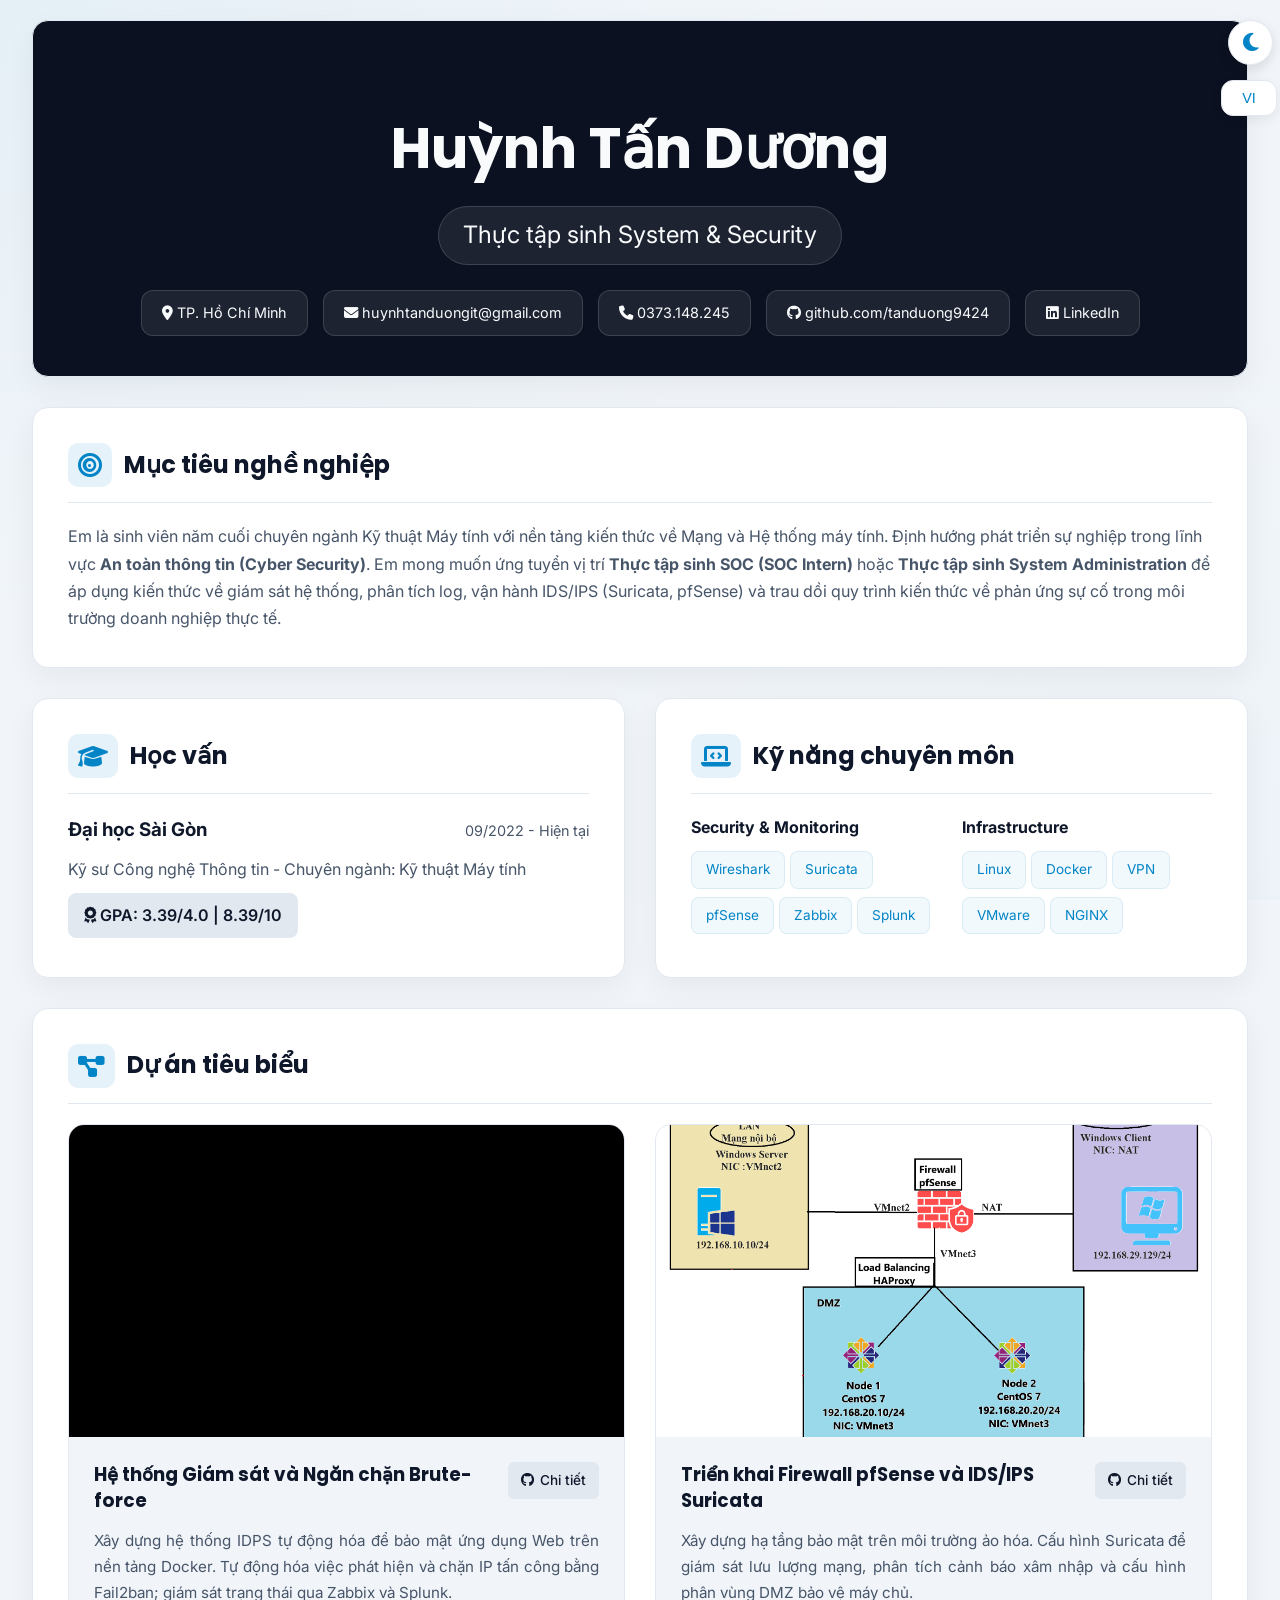
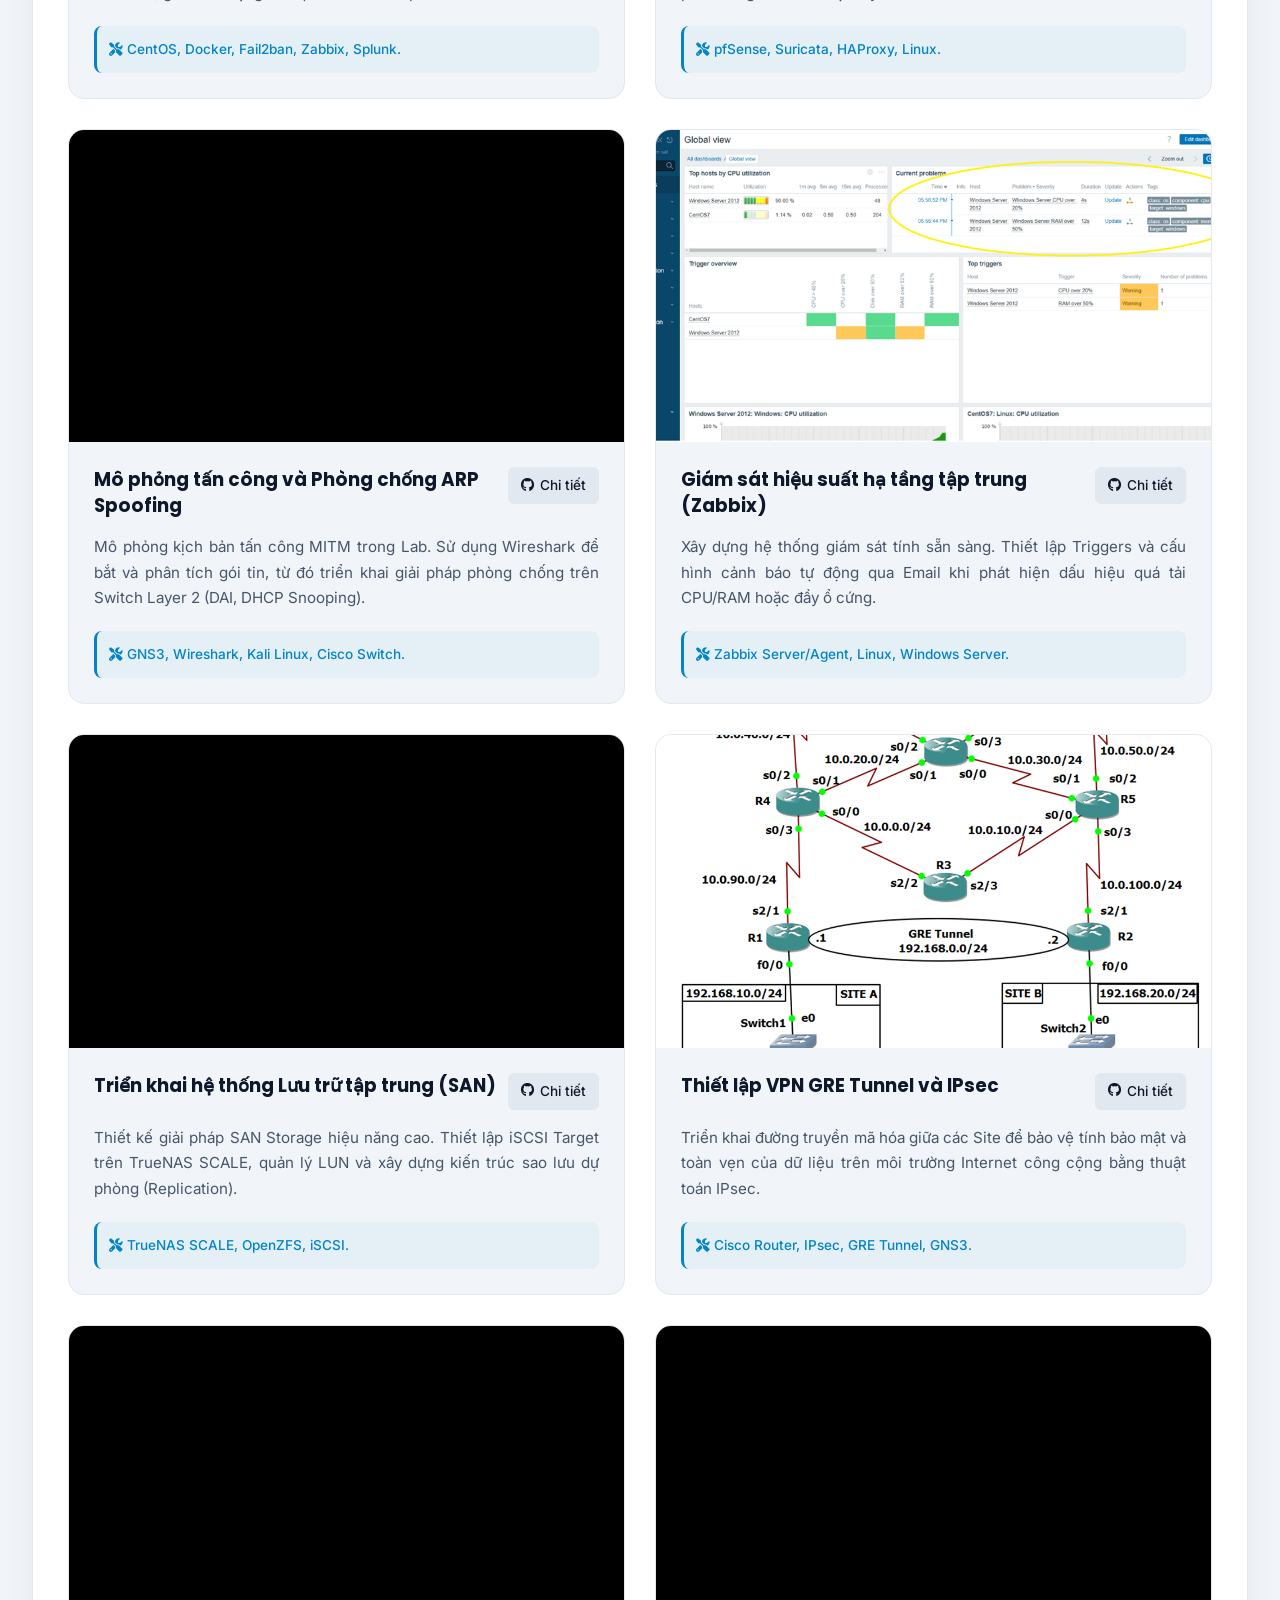
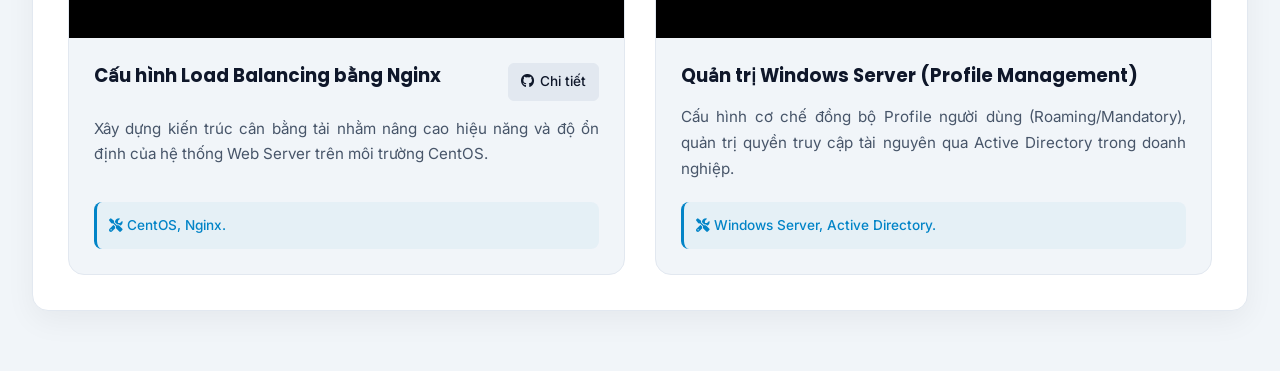
==== index.html @ 0d098e1c "update change language feature" ====
<!DOCTYPE html>
<html lang="vi">
<head>
    <meta charset="UTF-8">
    <meta name="viewport" content="width=device-width, initial-scale=1.0">
    <link rel="icon" href="data:image/svg+xml,<svg xmlns=%22http://www.w3.org/2000/svg%22 viewBox=%220 0 100 100%22><text y=%22.9em%22 font-size=%2290%22>🛡️</text></svg>">
    <title>Huỳnh Tấn Dương - System & Security Portfolio</title>
    <link href="https://fonts.googleapis.com/css2?family=Inter:wght@300;400;500;600;700&family=Poppins:wght@500;600;700&display=swap" rel="stylesheet">
    <link rel="stylesheet" href="https://cdnjs.cloudflare.com/ajax/libs/font-awesome/6.4.0/css/all.min.css">
    <style>
        :root {
            /* MẶC ĐỊNH: LIGHT MODE */
            --bg-main: #f1f5f9;
            --bg-card: #ffffff;
            --bg-hover: #e2e8f0;
            --text-primary: #0f172a;
            --text-secondary: #475569;
            --accent-color: #0284c7;
            --accent-glow: rgba(2, 132, 199, 0.3);
            --border-color: #e2e8f0;
            --gradient-1: rgba(2, 132, 199, 0.05);
            --gradient-2: rgba(2, 132, 199, 0.02);
            --card-radius: 16px;
            /* Header màu đảo để tăng tương phản: mặc định (light mode) header tối, chữ sáng */
            --header-bg: #0b1120;
            --header-text: #f8fafc;
            --header-contrast-bg: rgba(255,255,255,0.08);
            --header-contrast-border: rgba(255,255,255,0.14);
            --header-contrast-text: var(--header-text);
        }

        body.dark-mode {
            /* KHI CHUYỂN: DARK MODE */
            --bg-main: #0b1120;
            --bg-card: #1e293b;
            --bg-hover: #334155;
            --text-primary: #f8fafc;
            --text-secondary: #94a3b8;
            --accent-color: #0ea5e9;
            --accent-glow: rgba(14, 165, 233, 0.5);
            --border-color: #334155;
            --gradient-1: rgba(14, 165, 233, 0.1);
            --gradient-2: rgba(14, 165, 233, 0.05);
            /* Khi dark mode bật, đổi header sáng để tăng tương phản */
            --header-bg: #ffffff;
            --header-text: #0f172a;
            --header-contrast-bg: rgba(15,23,42,0.06);
            --header-contrast-border: rgba(15,23,42,0.12);
            --header-contrast-text: var(--header-text);
        }

        * { box-sizing: border-box; margin: 0; padding: 0; }

        body {
            font-family: 'Inter', sans-serif;
            line-height: 1.7;
            color: var(--text-secondary);
            background-color: var(--bg-main);
            background-image: 
                radial-gradient(at 0% 0%, var(--gradient-1) 0px, transparent 50%),
                radial-gradient(at 100% 100%, var(--gradient-2) 0px, transparent 50%);
            background-attachment: fixed;
            transition: background-color 0.4s ease, color 0.4s ease;
        }

        /* --- THEME TOGGLE VỚI HIỆU ỨNG ẨN/HIỆN --- */
        .theme-toggle {
            position: fixed; top: 20px; right: 7px; width: 45px; height: 45px;
            border-radius: 50%; background-color: var(--bg-card); 
            border: 1px solid var(--border-color);
            color: var(--accent-color); cursor: pointer; display: flex; align-items: center;
            justify-content: center; font-size: 1.3rem; z-index: 1000; 
            transition: all 0.4s cubic-bezier(0.4, 0, 0.2, 1);
            box-shadow: 0 4px 12px rgba(0,0,0,0.1);
        }

        .lang-toggle { 
            position: fixed; top: 80px; right: 3px; width: 56px; height: 36px; 
            border-radius: 12px; background-color: var(--bg-card); 
            border: 1px solid var(--border-color); 
            color: var(--accent-color); cursor: pointer; display: flex; align-items: center; 
            justify-content: center; font-size: 0.9rem; z-index: 1000; padding: 4px 8px; 
            transition: all 0.3s ease; 
            box-shadow: 0 4px 12px rgba(0,0,0,0.06); }

        /* Class để ẩn nút khi cuộn */
        .theme-toggle.hidden {
            opacity: 0;
            visibility: hidden;
            transform: translateY(-20px);
        }

        .theme-toggle:hover { 
            transform: scale(1.1); 
            border-color: var(--accent-color); 
        }

        .lang-toggle.hidden {
            opacity: 0;
            visibility: hidden;
            transform: translateY(-20px);
        }

        .lang-toggle:hover { 
            transform: scale(1.1); 
            border-color: var(--accent-color); 
        }

        /* Logic Icon: Mặc định Light hiện Moon, sang Dark hiện Sun */
        .theme-toggle .fa-moon { display: block; }
        .theme-toggle .fa-sun { display: none; }
        body.dark-mode .theme-toggle .fa-moon { display: none; }
        body.dark-mode .theme-toggle .fa-sun { display: block; }

        /* --- LAYOUT CHÍNH --- */
        .container { max-width: 1400px; width: 95%; margin: 0 auto; padding-bottom: 60px; }

        header { padding: 80px 20px 40px; text-align: center; background: var(--header-bg); color: var(--header-text); border: 1px solid var(--border-color); border-radius: var(--card-radius); box-shadow: 0 10px 30px rgba(0,0,0,0.05); transition: background-color 0.4s ease, border-color 0.4s ease, color 0.3s ease; margin: 20px 0 30px; }
        h1 { font-family: 'Poppins', sans-serif; font-size: 3.5rem; color: var(--header-text); margin-bottom: 10px; }
        .role-title { color: var(--header-text); font-size: 1.5rem; background: var(--header-contrast-bg); padding: 8px 24px; border-radius: 50px; display: inline-block; margin-bottom: 25px; transition: color 0.3s ease, background 0.3s ease; border: 1px solid var(--header-contrast-border); }

        .contact-info { display: flex; justify-content: center; flex-wrap: wrap; gap: 15px; }
        .contact-info > * { background: var(--bg-card); padding: 10px 20px; border-radius: 12px; color: var(--text-primary); text-decoration: none; border: 1px solid var(--border-color); font-size: 0.9rem; transition: all 0.3s; }
        /* Override màu trong header để tương phản với header background */
        header .contact-info > * { color: var(--header-contrast-text); background: var(--header-contrast-bg); border-color: var(--header-contrast-border); }
        .contact-info a:hover { border-color: var(--accent-color); transform: translateY(-2px); }

        /* BỐ CỤC GRID */
        .main-grid { display: grid; grid-template-columns: 1fr 1fr; gap: 30px; }
        .full-width { grid-column: 1 / -1; }

        section { background: var(--bg-card); padding: 35px; border-radius: var(--card-radius); border: 1px solid var(--border-color); box-shadow: 0 10px 30px rgba(0,0,0,0.05); transition: background-color 0.4s ease; }
        
        h2 { font-family: 'Poppins', sans-serif; color: var(--text-primary); font-size: 1.5rem; margin-bottom: 20px; display: flex; align-items: center; gap: 12px; border-bottom: 1px solid var(--border-color); padding-bottom: 15px; }
        h2 i { color: var(--accent-color); background: rgba(2, 132, 199, 0.1); padding: 10px; border-radius: 10px; }

        .tag { background: rgba(2, 132, 199, 0.05); color: var(--accent-color); padding: 6px 14px; border-radius: 8px; font-size: 0.85rem; border: 1px solid rgba(2, 132, 199, 0.1); margin-right: 5px; margin-bottom: 8px; display: inline-block; }

        /* DỰ ÁN */
        .project-grid { display: grid; grid-template-columns: 1fr 1fr; gap: 30px; }
        .project-card { background: var(--bg-main); border-radius: 16px; border: 1px solid var(--border-color); overflow: hidden; display: flex; flex-direction: column; transition: all 0.3s ease; height: 100%; }
        .project-card:hover { transform: translateY(-5px); border-color: var(--accent-color); box-shadow: 0 15px 35px rgba(0,0,0,0.1); }

        .media-container { width: 100%; aspect-ratio: 16 / 9; background: #000; overflow: hidden; position: relative; }
        .media-container iframe, .media-container img { width: 100%; height: 100%; object-fit: cover; border: 0; }

        .project-content { padding: 25px; flex-grow: 1; display: flex; flex-direction: column; }
        .project-header-box { display: flex; justify-content: space-between; align-items: flex-start; margin-bottom: 15px; gap: 10px; }
        .project-title { font-family: 'Poppins', sans-serif; font-size: 1.15rem; font-weight: 700; color: var(--text-primary); line-height: 1.4; }
        
        .project-link { color: var(--text-primary); background: var(--bg-hover); padding: 6px 12px; border-radius: 6px; text-decoration: none; font-size: 0.85rem; font-weight: 500; display: inline-flex; align-items: center; gap: 6px; white-space: nowrap; transition: all 0.2s; border: 1px solid var(--border-color); }
        .project-link:hover { background: var(--accent-color); color: #fff; border-color: var(--accent-color); }

        .project-desc { font-size: 0.95rem; margin-bottom: 20px; flex-grow: 1; text-align: justify; }
        .project-tech { font-size: 0.85rem; color: var(--accent-color); background: rgba(2, 132, 199, 0.05); padding: 12px; border-radius: 8px; border-left: 3px solid var(--accent-color); font-weight: 500; }

        /* RESPONSIVE */
        @media (max-width: 1024px) {
            .main-grid, .project-grid { grid-template-columns: 1fr; }
            h1 { font-size: 2.5rem; }
            .container { width: 92%; }
        }
    </style>
</head>
<body>

<button class="theme-toggle" id="theme-toggle" aria-label="Đổi giao diện">
    <i class="fas fa-moon"></i>
    <i class="fas fa-sun"></i>
</button>

<button class="lang-toggle" id="lang-toggle" aria-label="Toggle language">EN</button>

<div class="container">
    <header id="header">
        <h1>Huỳnh Tấn Dương</h1>
        <div class="role-title" data-i18n="roleTitle">Thực tập sinh System & Security</div>
        <div class="contact-info">
            <span data-i18n="city"><i class="fas fa-map-marker-alt"></i> TP. Hồ Chí Minh</span>
            <span><i class="fas fa-envelope"></i> huynhtanduongit@gmail.com</span>
            <span data-i18n="phone"><i class="fas fa-phone"></i> 0373.148.245</span>
            <a href="https://github.com/tanduong9424" target="_blank"><i class="fab fa-github"></i> github.com/tanduong9424</a>
            <a href="https://www.linkedin.com/in/huỳnh-tấn-dương-b003352ab" target="_blank"><i class="fab fa-linkedin"></i> LinkedIn</a>
        </div>
    </header>

    <div class="main-grid">
        <section id="objective" class="full-width">
            <h2 data-i18n="objectiveHeading"><i class="fas fa-bullseye"></i> Mục tiêu nghề nghiệp</h2>
            <p data-i18n="objectiveText">Em là sinh viên năm cuối chuyên ngành Kỹ thuật Máy tính với nền tảng kiến thức về Mạng và Hệ thống máy tính. Định hướng phát triển sự nghiệp trong lĩnh vực <strong>An toàn thông tin (Cyber Security)</strong>. Em mong muốn ứng tuyển vị trí <strong>Thực tập sinh SOC (SOC Intern)</strong> hoặc <strong>Thực tập sinh System Administration</strong> để áp dụng kiến thức về giám sát hệ thống, phân tích log, vận hành IDS/IPS (Suricata, pfSense) và trau dồi quy trình kiến thức về phản ứng sự cố trong môi trường doanh nghiệp thực tế.</p>
        </section>

        <section id="education">
            <h2 data-i18n="educationHeading"><i class="fas fa-graduation-cap"></i> Học vấn</h2>
            <div style="display: flex; justify-content: space-between; align-items: baseline;">
                <h3 style="color: var(--text-primary);" data-i18n="university">Đại học Sài Gòn</h3>
                <span style="font-size: 0.9rem;" data-i18n="educationDate">09/2022 - Hiện tại</span>
            </div>
            <p style="margin: 10px 0;" data-i18n="degree">Kỹ sư Công nghệ Thông tin - Chuyên ngành: Kỹ thuật Máy tính</p>
            <div style="background: var(--bg-hover); padding: 8px 15px; border-radius: 8px; display: inline-block; color: var(--text-primary); font-weight: 600; border: 1px solid var(--border-color);">
                <i class="fas fa-award"></i> GPA: 3.39/4.0 | 8.39/10
            </div>
        </section>

        <section id="skills">
            <h2 data-i18n="skillsHeading"><i class="fas fa-laptop-code"></i> Kỹ năng chuyên môn</h2>
            <div style="display: grid; grid-template-columns: 1fr 1fr; gap: 20px;">
                <div>
                    <h4 style="color: var(--text-primary); margin-bottom: 10px;" data-i18n="secMonitoring">Security & Monitoring</h4>
                    <span class="tag">Wireshark</span><span class="tag">Suricata</span><span class="tag">pfSense</span><span class="tag">Zabbix</span><span class="tag">Splunk</span>
                </div>
                <div>
                    <h4 style="color: var(--text-primary); margin-bottom: 10px;" data-i18n="infrastructure">Infrastructure</h4>
                    <span class="tag">Linux</span><span class="tag">Docker</span><span class="tag">VPN</span><span class="tag">VMware</span><span class="tag">NGINX</span>
                </div>
            </div>
        </section>

        <section id="projects" class="full-width">
            <h2 data-i18n="projectsHeading"><i class="fas fa-project-diagram"></i> Dự án tiêu biểu</h2>
            <div class="project-grid">
                
                <div class="project-card">
                    <div class="media-container"><iframe src="https://www.youtube.com/embed/CfIdjHtFCog" allowfullscreen></iframe></div>
                    <div class="project-content">
                        <div class="project-header-box">
                            <span class="project-title" data-i18n="p1Title">Hệ thống Giám sát và Ngăn chặn Brute-force</span>
                            <a href="https://github.com/tanduong9424/BruteForce-Prevention-System" class="project-link" target="_blank"><i class="fab fa-github"></i> <span data-i18n="details">Chi tiết</span></a>
                        </div>
                        <p class="project-desc" data-i18n="p1Desc">Xây dựng hệ thống IDPS tự động hóa để bảo mật ứng dụng Web trên nền tảng Docker. Tự động hóa việc phát hiện và chặn IP tấn công bằng Fail2ban; giám sát trạng thái qua Zabbix và Splunk.</p>
                        <div class="project-tech"><i class="fas fa-tools"></i> CentOS, Docker, Fail2ban, Zabbix, Splunk.</div>
                    </div>
                </div>

                <div class="project-card">
                    <div class="media-container"><img src="img/Firewall_pFSense.png" alt="Firewall" onerror="this.src='https://via.placeholder.com/1600x900/e2e8f0/0284c7?text=Firewall+pfSense'"></div>
                    <div class="project-content">
                        <div class="project-header-box">
                            <span class="project-title" data-i18n="p2Title">Triển khai Firewall pfSense và IDS/IPS Suricata</span>
                            <a href="https://github.com/tanduong9424/Firewall" class="project-link" target="_blank"><i class="fab fa-github"></i> <span data-i18n="details">Chi tiết</span></a>
                        </div>
                        <p class="project-desc" data-i18n="p2Desc">Xây dựng hạ tầng bảo mật trên môi trường ảo hóa. Cấu hình Suricata để giám sát lưu lượng mạng, phân tích cảnh báo xâm nhập và cấu hình phân vùng DMZ bảo vệ máy chủ.</p>
                        <div class="project-tech"><i class="fas fa-tools"></i> pfSense, Suricata, HAProxy, Linux.</div>
                    </div>
                </div>

                <div class="project-card">
                    <div class="media-container"><iframe src="https://www.youtube.com/embed/1dm-6aczEgE" allowfullscreen></iframe></div>
                    <div class="project-content">
                        <div class="project-header-box">
                            <span class="project-title" data-i18n="p3Title">Mô phỏng tấn công và Phòng chống ARP Spoofing</span>
                            <a href="https://github.com/tanduong9424/Timhieu_ARP_Spoofing" class="project-link" target="_blank"><i class="fab fa-github"></i> <span data-i18n="details">Chi tiết</span></a>
                        </div>
                        <p class="project-desc" data-i18n="p3Desc">Mô phỏng kịch bản tấn công MITM trong Lab. Sử dụng Wireshark để bắt và phân tích gói tin, từ đó triển khai giải pháp phòng chống trên Switch Layer 2 (DAI, DHCP Snooping).</p>
                        <div class="project-tech"><i class="fas fa-tools"></i> GNS3, Wireshark, Kali Linux, Cisco Switch.</div>
                    </div>
                </div>

                <div class="project-card">
                    <div class="media-container"><img src="img/zabbix_giamsat_hieusuat.png" alt="Zabbix" onerror="this.src='https://via.placeholder.com/1600x900/e2e8f0/0284c7?text=Zabbix+Monitoring'"></div>
                    <div class="project-content">
                        <div class="project-header-box">
                            <span class="project-title" data-i18n="p4Title">Giám sát hiệu suất hạ tầng tập trung (Zabbix)</span>
                            <a href="https://github.com/tanduong9424/ZABBIX-Performance-monitoring" class="project-link" target="_blank"><i class="fab fa-github"></i> <span data-i18n="details">Chi tiết</span></a>
                        </div>
                        <p class="project-desc" data-i18n="p4Desc">Xây dựng hệ thống giám sát tính sẵn sàng. Thiết lập Triggers và cấu hình cảnh báo tự động qua Email khi phát hiện dấu hiệu quá tải CPU/RAM hoặc đầy ổ cứng.</p>
                        <div class="project-tech"><i class="fas fa-tools"></i> Zabbix Server/Agent, Linux, Windows Server.</div>
                    </div>
                </div>

                <div class="project-card">
                    <div class="media-container"><iframe src="https://www.youtube.com/embed/FXNRfB4K9yw" allowfullscreen></iframe></div>
                    <div class="project-content">
                        <div class="project-header-box">
                            <span class="project-title" data-i18n="p5Title">Triển khai hệ thống Lưu trữ tập trung (SAN)</span>
                            <a href="https://github.com/tanduong9424/SAN_Storage" class="project-link" target="_blank"><i class="fab fa-github"></i> <span data-i18n="details">Chi tiết</span></a>
                        </div>
                        <p class="project-desc" data-i18n="p5Desc">Thiết kế giải pháp SAN Storage hiệu năng cao. Thiết lập iSCSI Target trên TrueNAS SCALE, quản lý LUN và xây dựng kiến trúc sao lưu dự phòng (Replication).</p>
                        <div class="project-tech"><i class="fas fa-tools"></i> TrueNAS SCALE, OpenZFS, iSCSI.</div>
                    </div>
                </div>

                <div class="project-card">
                    <div class="media-container"><img src="img/VPN_GRE_Tunnel.png" alt="VPN" onerror="this.src='https://via.placeholder.com/1600x900/e2e8f0/0284c7?text=VPN+GRE+Tunnel'"></div>
                    <div class="project-content">
                        <div class="project-header-box">
                            <span class="project-title" data-i18n="p6Title">Thiết lập VPN GRE Tunnel và IPsec</span>
                            <a href="https://github.com/tanduong9424/VPN_GRE_TUNNEL_IPSEC" class="project-link" target="_blank"><i class="fab fa-github"></i> <span data-i18n="details">Chi tiết</span></a>
                        </div>
                        <p class="project-desc" data-i18n="p6Desc">Triển khai đường truyền mã hóa giữa các Site để bảo vệ tính bảo mật và toàn vẹn của dữ liệu trên môi trường Internet công cộng bằng thuật toán IPsec.</p>
                        <div class="project-tech"><i class="fas fa-tools"></i> Cisco Router, IPsec, GRE Tunnel, GNS3.</div>
                    </div>
                </div>

                <div class="project-card">
                    <div class="media-container"><iframe src="https://www.youtube.com/embed/fdOh9TxkmKY" allowfullscreen></iframe></div>
                    <div class="project-content">
                        <div class="project-header-box">
                            <span class="project-title" data-i18n="p7Title">Cấu hình Load Balancing bằng Nginx</span>
                            <a href="https://github.com/tanduong9424/Load-Balancing-NGINX" class="project-link" target="_blank"><i class="fab fa-github"></i> <span data-i18n="details">Chi tiết</span></a>
                        </div>
                        <p class="project-desc" data-i18n="p7Desc">Xây dựng kiến trúc cân bằng tải nhằm nâng cao hiệu năng và độ ổn định của hệ thống Web Server trên môi trường CentOS.</p>
                        <div class="project-tech"><i class="fas fa-tools"></i> CentOS, Nginx.</div>
                    </div>
                </div>

                <div class="project-card">
                    <div class="media-container"><iframe src="https://www.youtube.com/embed/rvCLUyPi-Yo" allowfullscreen></iframe></div>
                    <div class="project-content">
                        <div class="project-header-box">
                            <span class="project-title" data-i18n="p8Title">Quản trị Windows Server (Profile Management)</span>
                        </div>
                        <p class="project-desc" data-i18n="p8Desc">Cấu hình cơ chế đồng bộ Profile người dùng (Roaming/Mandatory), quản trị quyền truy cập tài nguyên qua Active Directory trong doanh nghiệp.</p>
                        <div class="project-tech"><i class="fas fa-tools"></i> Windows Server, Active Directory.</div>
                    </div>
                </div>

            </div>
        </section>
    </div>
</div>

<script>
    const themeToggle = document.getElementById('theme-toggle');
    const langToggle = document.getElementById('lang-toggle');
    const body = document.body;

    // 1. Logic chuyển đổi Theme (Mặc định là Light)
    const currentTheme = localStorage.getItem('theme');
    if (currentTheme === 'dark-mode') {
        body.classList.add('dark-mode');
    }

    themeToggle.addEventListener('click', () => {
        body.classList.toggle('dark-mode');
        const theme = body.classList.contains('dark-mode') ? 'dark-mode' : 'light-mode';
        localStorage.setItem('theme', theme);
    });

    // 2. Logic ẩn/hiện nút khi cuộn chuột
    window.addEventListener('scroll', () => {
        // Nếu cuộn quá 300px (vượt qua header) thì ẩn nút
        if (window.scrollY > 300) {
            themeToggle.classList.add('hidden');
            langToggle.classList.add('hidden');
        } else {
            themeToggle.classList.remove('hidden');
            langToggle.classList.remove('hidden');
        }
    });

    const translations = {
        en: {
            pageTitle: 'Huỳnh Tấn Dương - System & Security Portfolio',
            roleTitle: 'System & Security Intern',
            city: 'Ho Chi Minh City',
            email: 'huynhtanduongit@gmail.com',
            phone: '0373.148.245',
            objectiveHeading: 'Career Objective',
            objectiveText: "I am a final-year student majoring in Computer Engineering with a strong foundation in Networking and Computer Systems. I aim to develop my career in <strong>Cyber Security</strong>. I am seeking internships as a <strong>SOC Intern</strong> or <strong>System Administration Intern</strong> to apply skills in system monitoring, log analysis, operating IDS/IPS (Suricata, pfSense), and to gain practical experience in incident response within enterprise environments.",
            educationHeading: 'Education',
            university: 'Saigon University',
            skillsHeading: 'Technical Skills',
            secMonitoring: 'Security & Monitoring',
            infrastructure: 'Infrastructure',
            projectsHeading: 'Featured Projects',
            p1Title: 'Brute-Force Detection and Prevention System',
            p1Desc: 'Built an automated IDPS to secure web applications on Docker. Automated detection and blocking of attacking IPs using Fail2ban; monitored status with Zabbix and Splunk.',
            p2Title: 'pfSense Firewall and Suricata IDS/IPS Deployment',
            educationDate: '09/2022 - Present',
            degree: 'Bachelor of Information Technology - Major in Computer Engineering',
            p2Desc: 'Deployed security infrastructure in a virtualized environment. Configured Suricata to monitor network traffic, analyze intrusion alerts, and set up a DMZ to protect servers.',
            p3Title: 'ARP Spoofing Simulation and Mitigation',
            p3Desc: 'Simulated MITM attack scenarios in a lab. Used Wireshark to capture and analyze packets, then implemented mitigations on Layer 2 switches (DAI, DHCP Snooping).',
            p4Title: 'Centralized Infrastructure Performance Monitoring (Zabbix)',
            p4Desc: 'Built availability monitoring with triggers and automated email alerts for CPU/RAM spikes and disk capacity issues.',
            p5Title: 'Enterprise SAN Storage Deployment',
            p5Desc: 'Designed high-performance SAN solutions. Configured iSCSI targets on TrueNAS SCALE, managed LUNs, and implemented replication for backups.',
            p6Title: 'VPN GRE Tunnel and IPsec Setup',
            p6Desc: 'Deployed encrypted site-to-site tunnels to protect confidentiality and integrity using IPsec.',
            p7Title: 'Load Balancing with Nginx',
            p7Desc: 'Implemented load balancing architecture to improve performance and stability of web servers on CentOS.',
            p8Title: 'Windows Server Administration (Profile Management)',
            p8Desc: 'Configured user profile synchronization (Roaming/Mandatory) and managed resource access through Active Directory.',
            details: 'Details'
        },
        vi: {
            pageTitle: document.title,
            roleTitle: 'Thực tập sinh System & Security',
            city: 'TP. Hồ Chí Minh',
            email: 'huynhtanduongit@gmail.com',
            phone: '0373.148.245',
            objectiveHeading: 'Mục tiêu nghề nghiệp',
            objectiveText: document.querySelector('[data-i18n="objectiveText"]').innerHTML,
            educationHeading: 'Học vấn',
            university: 'Đại học Sài Gòn',
            skillsHeading: 'Kỹ năng chuyên môn',
            secMonitoring: 'Security & Monitoring',
            infrastructure: 'Infrastructure',
            projectsHeading: 'Dự án tiêu biểu',
            educationDate: document.querySelector('[data-i18n="educationDate"]').innerText,
            degree: document.querySelector('[data-i18n="degree"]').innerText,
            p1Title: document.querySelector('[data-i18n="p1Title"]').innerText,
            p1Desc: document.querySelector('[data-i18n="p1Desc"]').innerText,
            p2Title: document.querySelector('[data-i18n="p2Title"]').innerText,
            p2Desc: document.querySelector('[data-i18n="p2Desc"]').innerText,
            p3Title: document.querySelector('[data-i18n="p3Title"]').innerText,
            p3Desc: document.querySelector('[data-i18n="p3Desc"]').innerText,
            p4Title: document.querySelector('[data-i18n="p4Title"]').innerText,
            p4Desc: document.querySelector('[data-i18n="p4Desc"]').innerText,
            p5Title: document.querySelector('[data-i18n="p5Title"]').innerText,
            p5Desc: document.querySelector('[data-i18n="p5Desc"]').innerText,
            p6Title: document.querySelector('[data-i18n="p6Title"]').innerText,
            p6Desc: document.querySelector('[data-i18n="p6Desc"]').innerText,
            p7Title: document.querySelector('[data-i18n="p7Title"]').innerText,
            p7Desc: document.querySelector('[data-i18n="p7Desc"]').innerText,
            p8Title: document.querySelector('[data-i18n="p8Title"]').innerText,
            p8Desc: document.querySelector('[data-i18n="p8Desc"]').innerText,
            details: document.querySelector('[data-i18n="details"]').innerText
        }
    };

    function setLanguage(lang) {
        const els = document.querySelectorAll('[data-i18n]');
        els.forEach(el => {
            const key = el.getAttribute('data-i18n');
            const txt = translations[lang] && translations[lang][key];
            if (!txt) return;
            // preserve leading icon if exists
            const icon = el.querySelector('i');
            if (icon) {
                el.innerHTML = icon.outerHTML + ' ' + txt;
            } else {
                el.innerHTML = txt;
            }
        });
        document.title = translations[lang].pageTitle || document.title;
        langToggle.innerText = (lang === 'en') ? 'EN' : 'VI';
        localStorage.setItem('lang', lang);
    }

    // init language from localStorage or default vi
    const currentLang = localStorage.getItem('lang') || 'vi';
    setLanguage(currentLang);

    langToggle.addEventListener('click', () => {
        const next = (localStorage.getItem('lang') === 'en') ? 'vi' : 'en';
        setLanguage(next);
    });
</script>

</body>
</html>
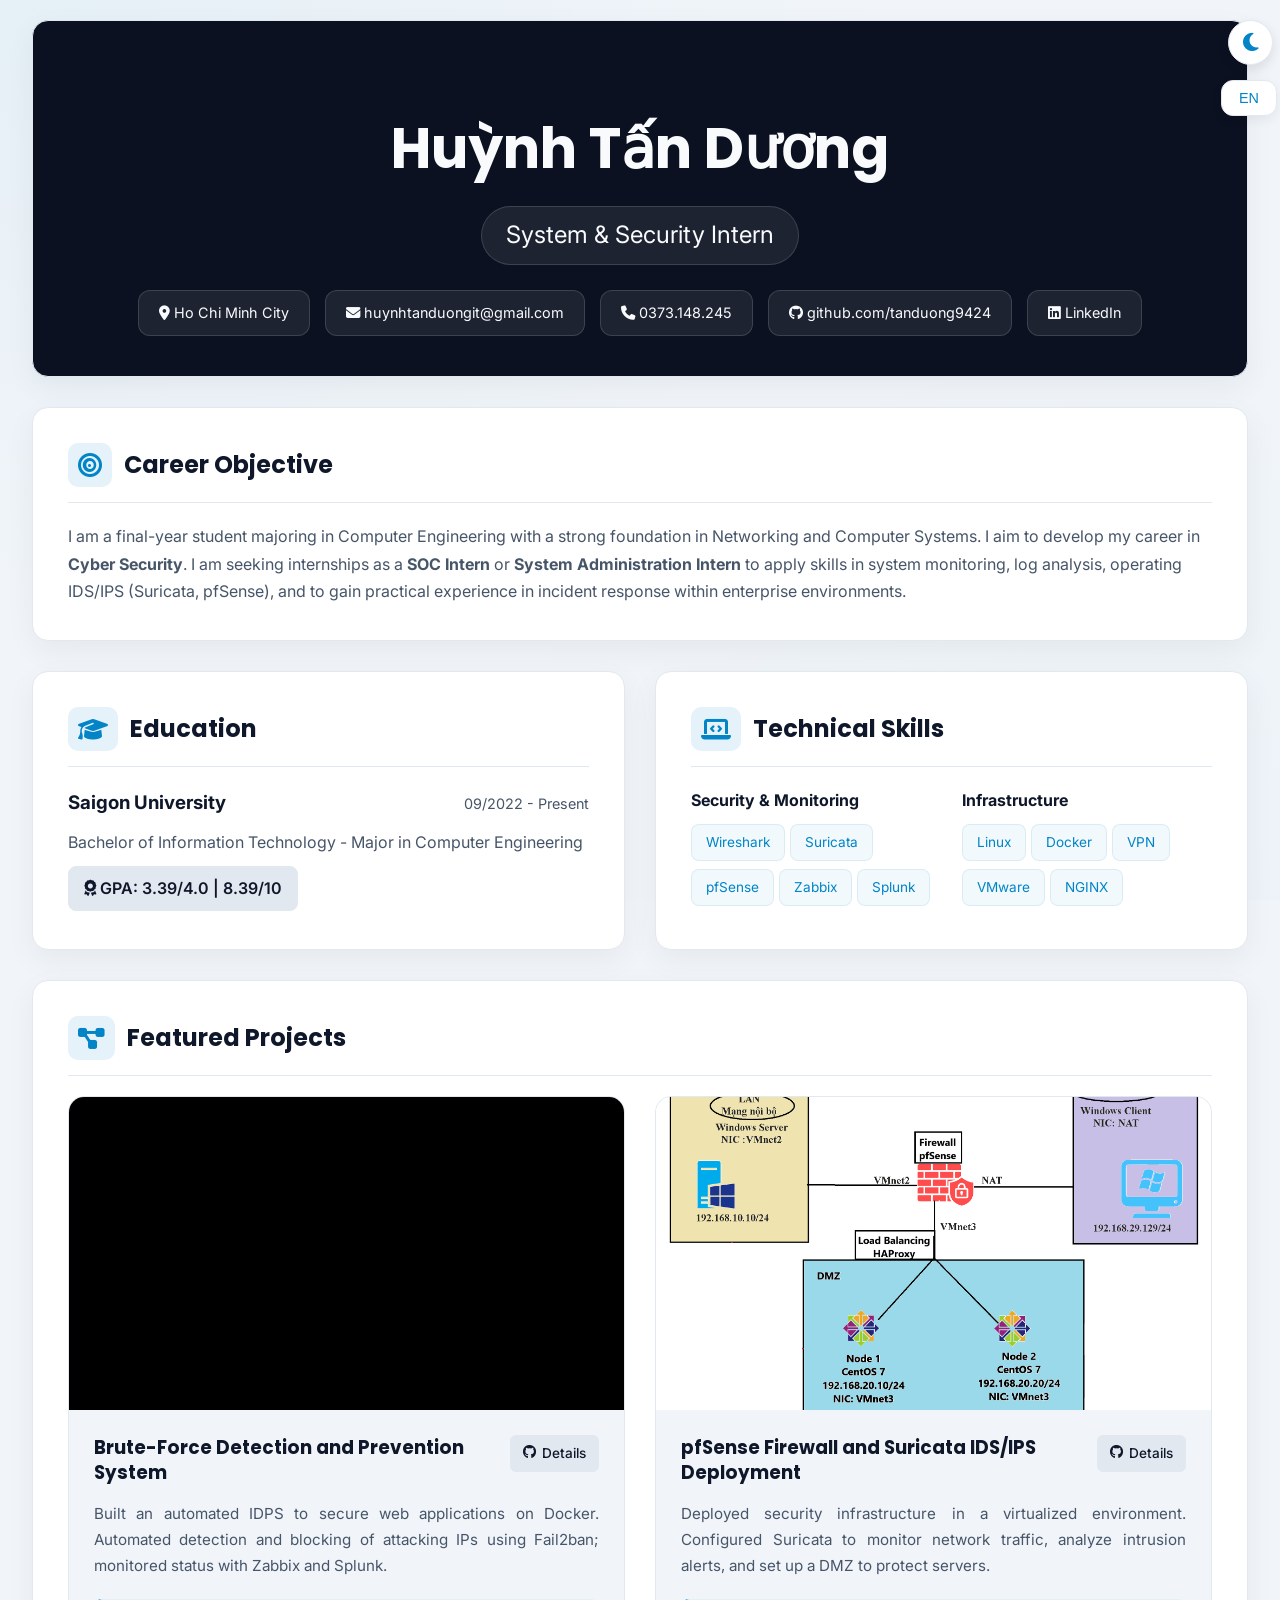
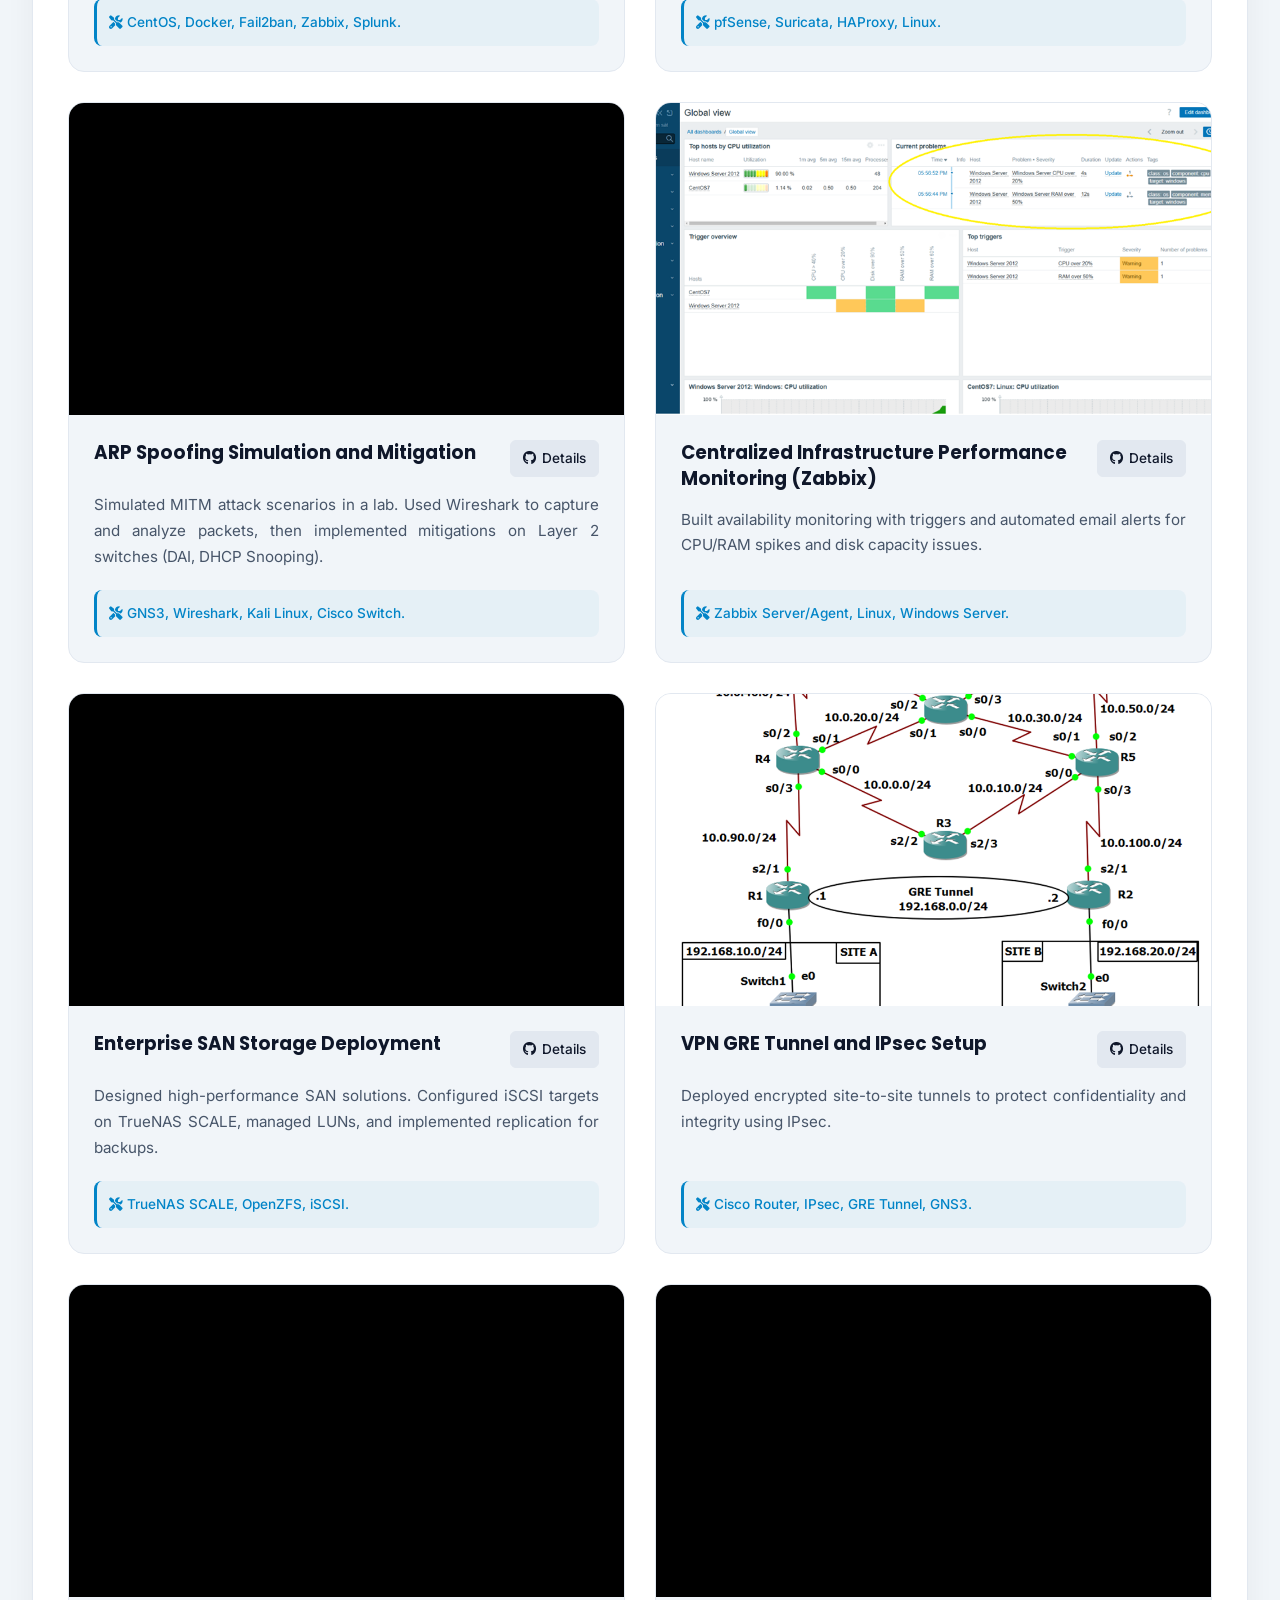
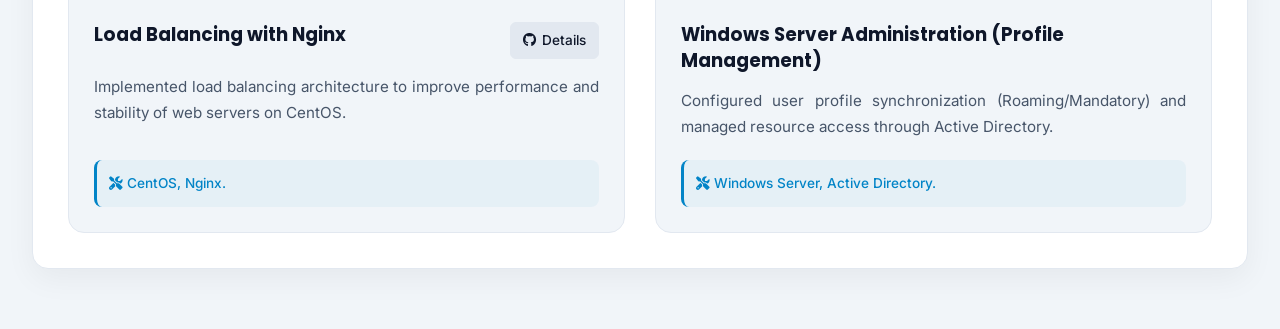
==== commit 021bb552: "changed primary language" ====
--- a/index.html
+++ b/index.html
@@ -1,5 +1,5 @@
 <!DOCTYPE html>
-<html lang="vi">
+<html lang="en">
 <head>
     <meta charset="UTF-8">
     <meta name="viewport" content="width=device-width, initial-scale=1.0">
@@ -439,8 +439,8 @@
         localStorage.setItem('lang', lang);
     }
 
-    // init language from localStorage or default vi
-    const currentLang = localStorage.getItem('lang') || 'vi';
+    // init language from localStorage or default en
+    const currentLang = localStorage.getItem('lang') || 'en';
     setLanguage(currentLang);
 
     langToggle.addEventListener('click', () => {
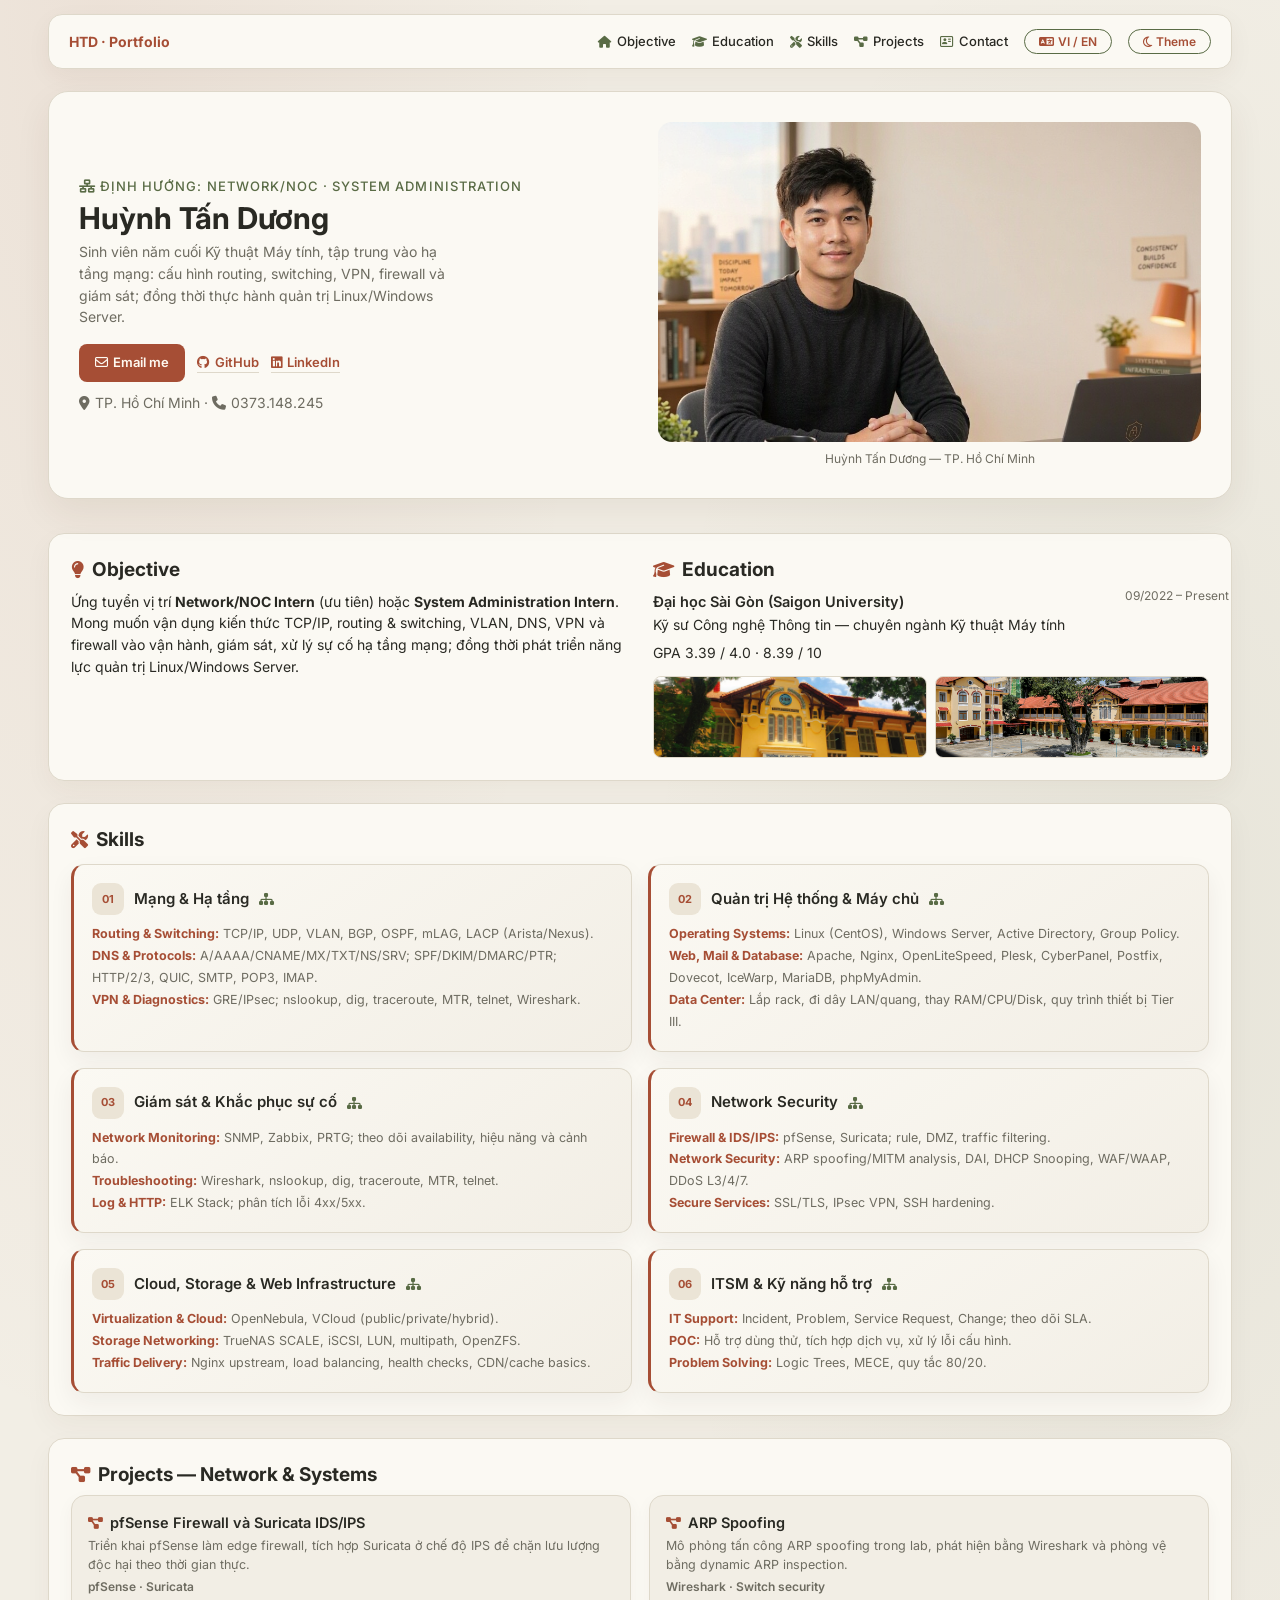
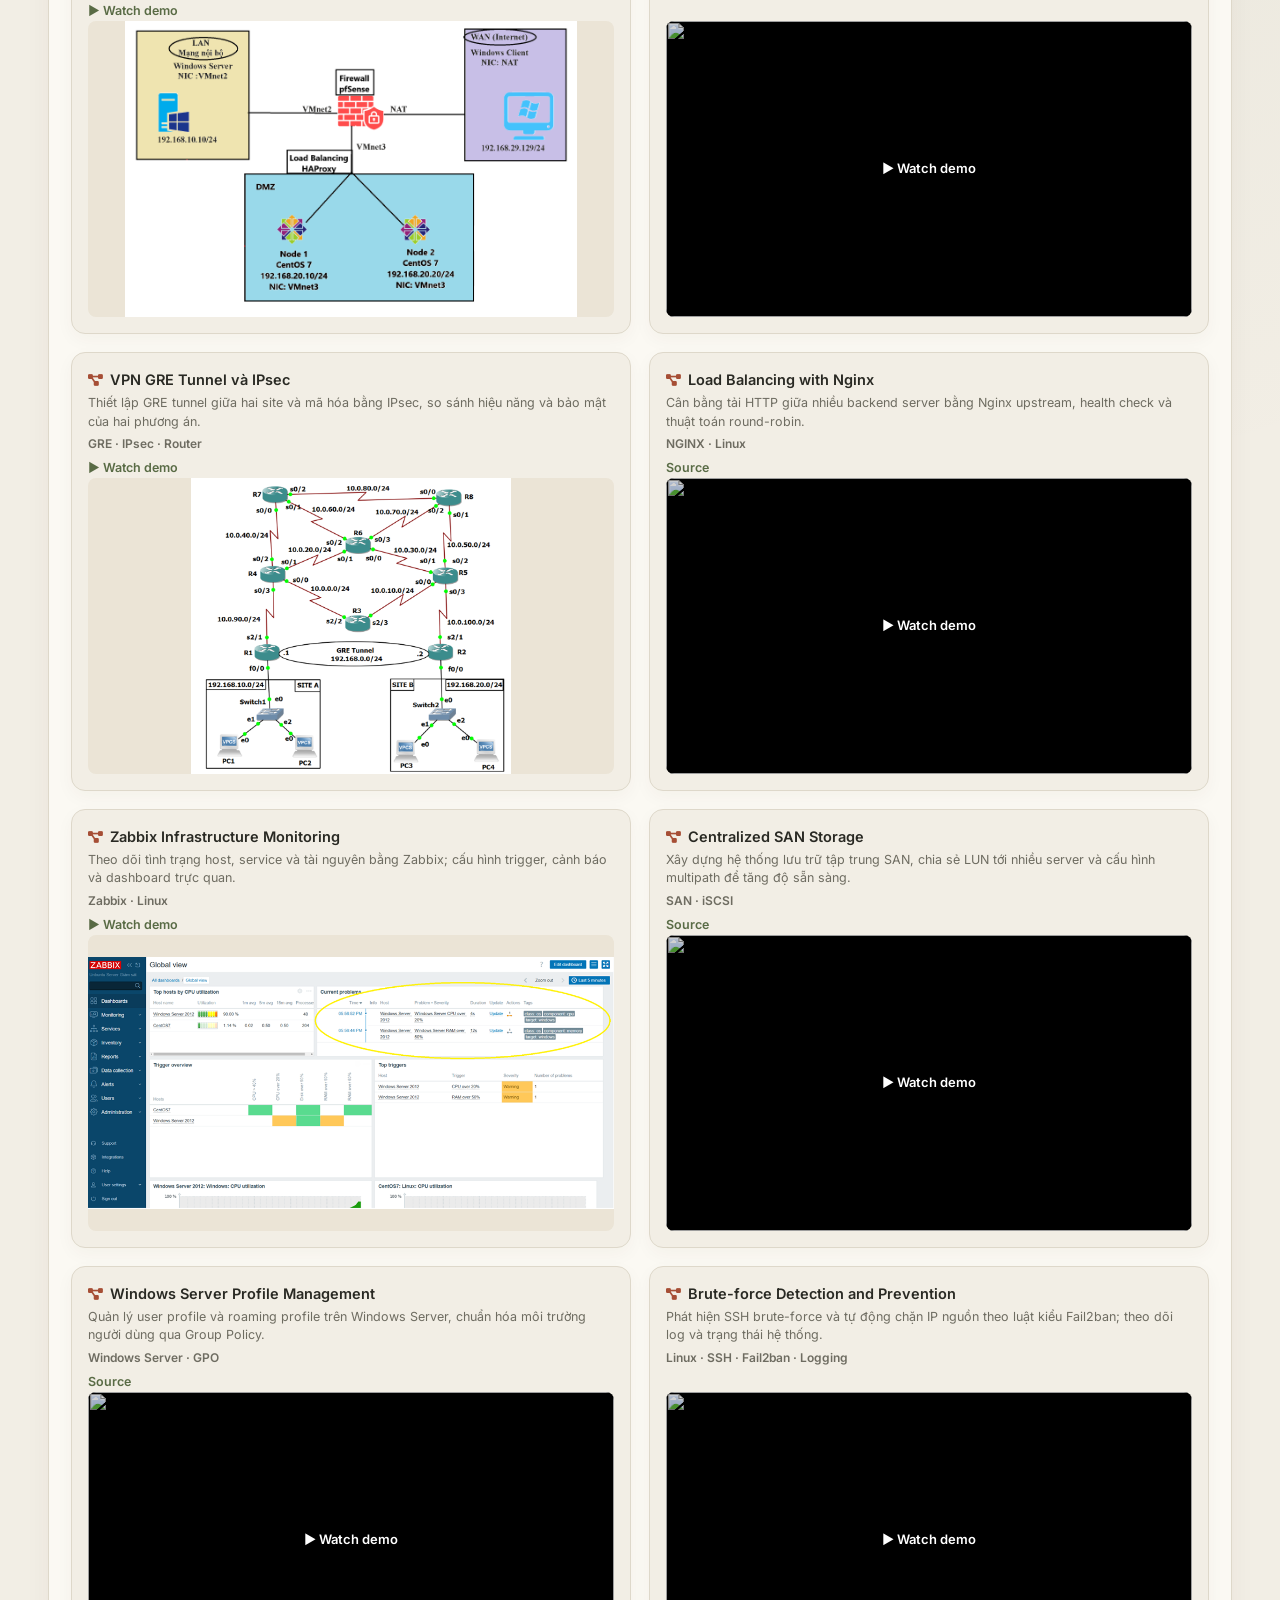
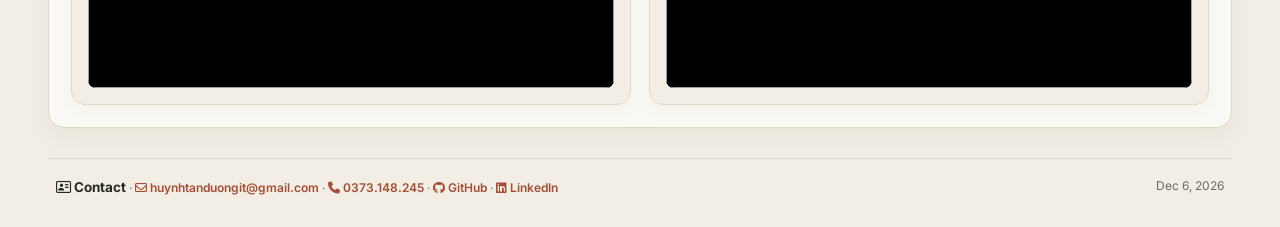
==== commit 8f219b67: "update portfolio" ====
--- a/index.html
+++ b/index.html
@@ -1,453 +1,333 @@
 <!DOCTYPE html>
-<html lang="en">
+<html lang="vi">
 <head>
-    <meta charset="UTF-8">
-    <meta name="viewport" content="width=device-width, initial-scale=1.0">
-    <link rel="icon" href="data:image/svg+xml,<svg xmlns=%22http://www.w3.org/2000/svg%22 viewBox=%220 0 100 100%22><text y=%22.9em%22 font-size=%2290%22>🛡️</text></svg>">
-    <title>Huỳnh Tấn Dương - System & Security Portfolio</title>
-    <link href="https://fonts.googleapis.com/css2?family=Inter:wght@300;400;500;600;700&family=Poppins:wght@500;600;700&display=swap" rel="stylesheet">
-    <link rel="stylesheet" href="https://cdnjs.cloudflare.com/ajax/libs/font-awesome/6.4.0/css/all.min.css">
-    <style>
-        :root {
-            /* MẶC ĐỊNH: LIGHT MODE */
-            --bg-main: #f1f5f9;
-            --bg-card: #ffffff;
-            --bg-hover: #e2e8f0;
-            --text-primary: #0f172a;
-            --text-secondary: #475569;
-            --accent-color: #0284c7;
-            --accent-glow: rgba(2, 132, 199, 0.3);
-            --border-color: #e2e8f0;
-            --gradient-1: rgba(2, 132, 199, 0.05);
-            --gradient-2: rgba(2, 132, 199, 0.02);
-            --card-radius: 16px;
-            /* Header màu đảo để tăng tương phản: mặc định (light mode) header tối, chữ sáng */
-            --header-bg: #0b1120;
-            --header-text: #f8fafc;
-            --header-contrast-bg: rgba(255,255,255,0.08);
-            --header-contrast-border: rgba(255,255,255,0.14);
-            --header-contrast-text: var(--header-text);
-        }
-
-        body.dark-mode {
-            /* KHI CHUYỂN: DARK MODE */
-            --bg-main: #0b1120;
-            --bg-card: #1e293b;
-            --bg-hover: #334155;
-            --text-primary: #f8fafc;
-            --text-secondary: #94a3b8;
-            --accent-color: #0ea5e9;
-            --accent-glow: rgba(14, 165, 233, 0.5);
-            --border-color: #334155;
-            --gradient-1: rgba(14, 165, 233, 0.1);
-            --gradient-2: rgba(14, 165, 233, 0.05);
-            /* Khi dark mode bật, đổi header sáng để tăng tương phản */
-            --header-bg: #ffffff;
-            --header-text: #0f172a;
-            --header-contrast-bg: rgba(15,23,42,0.06);
-            --header-contrast-border: rgba(15,23,42,0.12);
-            --header-contrast-text: var(--header-text);
-        }
-
-        * { box-sizing: border-box; margin: 0; padding: 0; }
-
-        body {
-            font-family: 'Inter', sans-serif;
-            line-height: 1.7;
-            color: var(--text-secondary);
-            background-color: var(--bg-main);
-            background-image: 
-                radial-gradient(at 0% 0%, var(--gradient-1) 0px, transparent 50%),
-                radial-gradient(at 100% 100%, var(--gradient-2) 0px, transparent 50%);
-            background-attachment: fixed;
-            transition: background-color 0.4s ease, color 0.4s ease;
-        }
-
-        /* --- THEME TOGGLE VỚI HIỆU ỨNG ẨN/HIỆN --- */
-        .theme-toggle {
-            position: fixed; top: 20px; right: 7px; width: 45px; height: 45px;
-            border-radius: 50%; background-color: var(--bg-card); 
-            border: 1px solid var(--border-color);
-            color: var(--accent-color); cursor: pointer; display: flex; align-items: center;
-            justify-content: center; font-size: 1.3rem; z-index: 1000; 
-            transition: all 0.4s cubic-bezier(0.4, 0, 0.2, 1);
-            box-shadow: 0 4px 12px rgba(0,0,0,0.1);
-        }
-
-        .lang-toggle { 
-            position: fixed; top: 80px; right: 3px; width: 56px; height: 36px; 
-            border-radius: 12px; background-color: var(--bg-card); 
-            border: 1px solid var(--border-color); 
-            color: var(--accent-color); cursor: pointer; display: flex; align-items: center; 
-            justify-content: center; font-size: 0.9rem; z-index: 1000; padding: 4px 8px; 
-            transition: all 0.3s ease; 
-            box-shadow: 0 4px 12px rgba(0,0,0,0.06); }
-
-        /* Class để ẩn nút khi cuộn */
-        .theme-toggle.hidden {
-            opacity: 0;
-            visibility: hidden;
-            transform: translateY(-20px);
-        }
-
-        .theme-toggle:hover { 
-            transform: scale(1.1); 
-            border-color: var(--accent-color); 
-        }
-
-        .lang-toggle.hidden {
-            opacity: 0;
-            visibility: hidden;
-            transform: translateY(-20px);
-        }
-
-        .lang-toggle:hover { 
-            transform: scale(1.1); 
-            border-color: var(--accent-color); 
-        }
-
-        /* Logic Icon: Mặc định Light hiện Moon, sang Dark hiện Sun */
-        .theme-toggle .fa-moon { display: block; }
-        .theme-toggle .fa-sun { display: none; }
-        body.dark-mode .theme-toggle .fa-moon { display: none; }
-        body.dark-mode .theme-toggle .fa-sun { display: block; }
-
-        /* --- LAYOUT CHÍNH --- */
-        .container { max-width: 1400px; width: 95%; margin: 0 auto; padding-bottom: 60px; }
-
-        header { padding: 80px 20px 40px; text-align: center; background: var(--header-bg); color: var(--header-text); border: 1px solid var(--border-color); border-radius: var(--card-radius); box-shadow: 0 10px 30px rgba(0,0,0,0.05); transition: background-color 0.4s ease, border-color 0.4s ease, color 0.3s ease; margin: 20px 0 30px; }
-        h1 { font-family: 'Poppins', sans-serif; font-size: 3.5rem; color: var(--header-text); margin-bottom: 10px; }
-        .role-title { color: var(--header-text); font-size: 1.5rem; background: var(--header-contrast-bg); padding: 8px 24px; border-radius: 50px; display: inline-block; margin-bottom: 25px; transition: color 0.3s ease, background 0.3s ease; border: 1px solid var(--header-contrast-border); }
-
-        .contact-info { display: flex; justify-content: center; flex-wrap: wrap; gap: 15px; }
-        .contact-info > * { background: var(--bg-card); padding: 10px 20px; border-radius: 12px; color: var(--text-primary); text-decoration: none; border: 1px solid var(--border-color); font-size: 0.9rem; transition: all 0.3s; }
-        /* Override màu trong header để tương phản với header background */
-        header .contact-info > * { color: var(--header-contrast-text); background: var(--header-contrast-bg); border-color: var(--header-contrast-border); }
-        .contact-info a:hover { border-color: var(--accent-color); transform: translateY(-2px); }
-
-        /* BỐ CỤC GRID */
-        .main-grid { display: grid; grid-template-columns: 1fr 1fr; gap: 30px; }
-        .full-width { grid-column: 1 / -1; }
-
-        section { background: var(--bg-card); padding: 35px; border-radius: var(--card-radius); border: 1px solid var(--border-color); box-shadow: 0 10px 30px rgba(0,0,0,0.05); transition: background-color 0.4s ease; }
-        
-        h2 { font-family: 'Poppins', sans-serif; color: var(--text-primary); font-size: 1.5rem; margin-bottom: 20px; display: flex; align-items: center; gap: 12px; border-bottom: 1px solid var(--border-color); padding-bottom: 15px; }
-        h2 i { color: var(--accent-color); background: rgba(2, 132, 199, 0.1); padding: 10px; border-radius: 10px; }
-
-        .tag { background: rgba(2, 132, 199, 0.05); color: var(--accent-color); padding: 6px 14px; border-radius: 8px; font-size: 0.85rem; border: 1px solid rgba(2, 132, 199, 0.1); margin-right: 5px; margin-bottom: 8px; display: inline-block; }
-
-        /* DỰ ÁN */
-        .project-grid { display: grid; grid-template-columns: 1fr 1fr; gap: 30px; }
-        .project-card { background: var(--bg-main); border-radius: 16px; border: 1px solid var(--border-color); overflow: hidden; display: flex; flex-direction: column; transition: all 0.3s ease; height: 100%; }
-        .project-card:hover { transform: translateY(-5px); border-color: var(--accent-color); box-shadow: 0 15px 35px rgba(0,0,0,0.1); }
-
-        .media-container { width: 100%; aspect-ratio: 16 / 9; background: #000; overflow: hidden; position: relative; }
-        .media-container iframe, .media-container img { width: 100%; height: 100%; object-fit: cover; border: 0; }
-
-        .project-content { padding: 25px; flex-grow: 1; display: flex; flex-direction: column; }
-        .project-header-box { display: flex; justify-content: space-between; align-items: flex-start; margin-bottom: 15px; gap: 10px; }
-        .project-title { font-family: 'Poppins', sans-serif; font-size: 1.15rem; font-weight: 700; color: var(--text-primary); line-height: 1.4; }
-        
-        .project-link { color: var(--text-primary); background: var(--bg-hover); padding: 6px 12px; border-radius: 6px; text-decoration: none; font-size: 0.85rem; font-weight: 500; display: inline-flex; align-items: center; gap: 6px; white-space: nowrap; transition: all 0.2s; border: 1px solid var(--border-color); }
-        .project-link:hover { background: var(--accent-color); color: #fff; border-color: var(--accent-color); }
-
-        .project-desc { font-size: 0.95rem; margin-bottom: 20px; flex-grow: 1; text-align: justify; }
-        .project-tech { font-size: 0.85rem; color: var(--accent-color); background: rgba(2, 132, 199, 0.05); padding: 12px; border-radius: 8px; border-left: 3px solid var(--accent-color); font-weight: 500; }
-
-        /* RESPONSIVE */
-        @media (max-width: 1024px) {
-            .main-grid, .project-grid { grid-template-columns: 1fr; }
-            h1 { font-size: 2.5rem; }
-            .container { width: 92%; }
-        }
-    </style>
+<meta charset="UTF-8">
+<meta name="viewport" content="width=device-width, initial-scale=1">
+<title>Huỳnh Tấn Dương - Network & Systems Portfolio</title>
+<link rel="icon" href="data:image/svg+xml,<svg xmlns=%22http://www.w3.org/2000/svg%22 viewBox=%220 0 100 100%22><text y=%22.9em%22 font-size=%2290%22>🛡️</text></svg>">
+<link href="https://fonts.googleapis.com/css2?family=Inter:wght@400;500;600;700&display=swap" rel="stylesheet">
+<link rel="stylesheet" href="https://cdnjs.cloudflare.com/ajax/libs/font-awesome/6.4.0/css/all.min.css">
+<style>
+:root{
+  --bg:#f2eee5; --surface:#fbf9f3; --text:#292923; --muted:#6e6c61; --line:#ded8ca;
+  --accent:#a64e35; --accent2:#596b45; --chip:#ebe4d6; --btn-text:#fffaf2;
+}
+body.dark{
+  --bg:#171916; --surface:#292c25; --text:#ede8dc; --muted:#b9b3a4; --line:#46493f;
+  --accent:#e19a75; --accent2:#b7c390; --chip:#383b32; --btn-text:#201c17;
+}
+*{box-sizing:border-box;margin:0;padding:0}
+html{scroll-behavior:smooth}
+body{font-family:'Inter',system-ui,sans-serif;background:radial-gradient(ellipse at 8% 0%,rgba(166,78,53,.08),transparent 30%),radial-gradient(ellipse at 92% 28%,rgba(89,107,69,.07),transparent 32%),var(--bg);color:var(--text);line-height:1.5;font-size:14px;transition:background .3s,color .3s}
+a{color:inherit;text-decoration:none}
+.wrap{max-width:1280px;margin:0 auto;padding:0 48px}
+
+/* NAV */
+.nav{display:flex;align-items:center;justify-content:space-between;gap:16px;padding:14px 20px;margin-top:14px;border:1px solid var(--line);border-radius:14px;background:var(--surface);box-shadow:0 8px 24px rgba(70,48,20,.05)}
+.brand{font-weight:700;color:var(--accent);font-size:14px}
+.nav-r{display:flex;align-items:center;gap:16px}
+.nav-r a.l{font-weight:500;font-size:13px}
+.nav-r a.l i{margin-right:5px;color:var(--accent2);font-size:12px}
+.pill{border:1px solid var(--accent2);color:var(--accent);background:transparent;border-radius:999px;padding:4px 14px;font:600 12px 'Inter',sans-serif;cursor:pointer}
+.pill i{margin-right:4px}
+
+/* HERO */
+.hero{display:grid;grid-template-columns:1fr 1fr;gap:36px;align-items:center;padding:30px;margin-top:22px;position:relative;overflow:hidden;border:1px solid var(--line);border-radius:20px;background:var(--surface);box-shadow:0 14px 36px rgba(70,48,20,.07)}
+.hero-l{padding:8px 0}
+.eyebrow{color:var(--accent2);font-weight:500;letter-spacing:.08em;font-size:13px;text-transform:uppercase}
+h1{font-size:30px;line-height:1.15;font-weight:700;margin-top:4px}
+.tagline{color:var(--muted);font-size:14px;margin-top:6px;max-width:370px;line-height:1.55}
+.cta{display:flex;align-items:center;gap:12px;margin-top:16px}
+.cta i,.loc i{margin-right:5px}
+.btn{background:var(--accent);color:var(--btn-text);font-weight:600;font-size:13px;padding:9px 16px;border-radius:8px}
+.ulink{color:var(--accent);font-weight:600;font-size:13px;border-bottom:1px solid var(--line)}
+.loc{color:var(--muted);margin-top:10px;font-size:14px}
+.hero-r{min-width:0}
+.photo{height:clamp(220px,25vw,320px);width:100%;object-fit:cover;object-position:center 20%;display:block;border-radius:14px}
+.caption{text-align:center;color:var(--muted);font-size:12px;margin-top:8px}
+
+/* SECTIONS */
+.sec{border:1px solid var(--line);margin-top:22px;padding:22px;border-radius:16px;background:var(--surface);box-shadow:0 10px 28px rgba(70,48,20,.045)}
+.grid2{display:grid;grid-template-columns:1fr 1fr;gap:26px}
+h2{font-size:19px;font-weight:700}
+h2[data-i="hObj"]:before{content:"\f0eb"}
+h2[data-i="hEdu"]:before{content:"\f19d"}
+h2[data-i="hSkills"]:before{content:"\f7d9"}
+h2.proj-h:before{content:"\f542"}
+h2[data-i="hObj"]:before,h2[data-i="hEdu"]:before,h2[data-i="hSkills"]:before,h2.proj-h:before{margin-right:8px;color:var(--accent);font:900 .9em "Font Awesome 6 Free"}
+.sec p{margin-top:6px;line-height:1.55}
+.edu-top{display:flex;justify-content:space-between;gap:12px}
+.edu-top .d{color:var(--muted);font-size:12px;white-space:nowrap;margin-right:-20px;padding-top:2px}
+.sub{font-weight:600;font-size:14.5px;margin-top:8px}
+.chips{display:flex;flex-wrap:wrap;gap:8px;margin-top:8px}
+.chip{background:var(--chip);color:var(--accent);border-radius:999px;padding:3px 13px;font-size:12.5px;font-weight:500}
+.skill-groups{display:grid;grid-template-columns:repeat(2,minmax(0,1fr));gap:16px;margin-top:10px;counter-reset:skill}
+.skill-group{padding:18px;border:1px solid var(--line);border-left:3px solid var(--accent);border-radius:13px;background:linear-gradient(145deg,var(--surface),var(--bg));box-shadow:0 10px 24px rgba(48,40,28,.06);transition:transform .2s ease,box-shadow .2s ease,border-color .2s ease}
+.skill-group:hover{transform:translateY(-3px);box-shadow:0 16px 30px rgba(48,40,28,.11);border-left-color:var(--accent2)}
+.skill-group .sub{margin-top:0;display:flex;align-items:center;gap:10px;font-size:15px}
+.skill-group .sub:before{counter-increment:skill;content:counter(skill,decimal-leading-zero);display:inline-grid;place-items:center;flex:0 0 32px;height:32px;border-radius:9px;background:var(--chip);color:var(--accent);font-size:11px;font-weight:700}
+.skill-group .sub:after{content:"\f0e8";color:var(--accent2);font:900 13px "Font Awesome 6 Free"}
+.skill-group p{margin-top:8px;font-size:12.5px;line-height:1.75;color:var(--muted)}
+.skill-group strong{color:var(--accent);font-weight:700}
+
+/* PROJECTS */
+.proj-h{margin-bottom:6px}
+.projects{display:grid;grid-template-columns:repeat(2,minmax(0,1fr));gap:18px}
+.p{padding:16px;display:flex;flex-direction:column;border:1px solid var(--line);border-radius:14px;background:var(--bg);box-shadow:0 6px 18px rgba(70,48,20,.04)}
+.p h3{font-size:14.5px;font-weight:600}
+.p h3:before{content:"\f542";margin-right:7px;color:var(--accent);font:900 .9em "Font Awesome 6 Free"}
+.edu-thumbs{display:grid;grid-template-columns:1fr 1fr;gap:8px;margin-top:12px}
+.edu-thumbs img{display:block;width:100%;height:82px;object-fit:cover;border:1px solid var(--line);border-radius:8px}
+.edu-thumbs img:first-child{object-position:center 52%}
+.p .desc{color:var(--muted);font-size:12.5px;line-height:1.5;margin-top:3px}
+.p .tech{color:var(--muted);font-weight:600;font-size:12px;margin-top:4px}
+.project-image{aspect-ratio:16/9;border-radius:8px;overflow:hidden;background:var(--chip);margin-top:auto;flex:0 0 auto}
+.project-image img{width:100%;height:100%;object-fit:contain;display:block}
+.act{display:inline-block;margin-top:6px;color:var(--accent2);font-weight:600;font-size:12.5px;cursor:pointer;list-style:none}
+.video-cover{position:relative;display:block;aspect-ratio:16/9;border-radius:8px;overflow:hidden;background:#000;margin-top:auto;flex:0 0 auto}
+.video-cover img{width:100%;height:100%;object-fit:cover;display:block;transition:transform .3s ease}
+.video-cover:hover img{transform:scale(1.03)}
+.video-cover-label{position:absolute;inset:0;display:grid;place-items:center;color:#fff;font-size:13px;font-weight:600;background:rgba(0,0,0,.18);text-shadow:0 1px 5px rgba(0,0,0,.8)}
+
+/* FOOTER */
+footer{border-top:1px solid var(--line);margin-top:30px;padding:18px 8px 30px;display:flex;justify-content:space-between;font-size:12px;color:var(--muted)}
+footer b{color:var(--text);font-size:13.5px}
+footer a{color:var(--accent);font-weight:600}
+
+@media(max-width:760px){
+  .wrap{padding:0 20px}
+  .nav{flex-wrap:wrap;gap:10px;padding:12px 14px}
+  .nav-r{flex-wrap:wrap;gap:10px}
+  .hero,.grid2,.projects{grid-template-columns:1fr}
+  .hero{gap:18px;padding:20px;margin-top:14px}
+  .photo{height:210px}
+  .skill-groups{grid-template-columns:1fr}
+  .hero-r{order:-1}
+  .hero-l{padding:0}
+  .sec{padding:18px;margin-top:16px}
+  .edu-top .d{margin-right:0}
+  footer{flex-direction:column;gap:6px}
+}
+</style>
 </head>
 <body>
-
-<button class="theme-toggle" id="theme-toggle" aria-label="Đổi giao diện">
-    <i class="fas fa-moon"></i>
-    <i class="fas fa-sun"></i>
-</button>
-
-<button class="lang-toggle" id="lang-toggle" aria-label="Toggle language">EN</button>
-
-<div class="container">
-    <header id="header">
-        <h1>Huỳnh Tấn Dương</h1>
-        <div class="role-title" data-i18n="roleTitle">Thực tập sinh System & Security</div>
-        <div class="contact-info">
-            <span data-i18n="city"><i class="fas fa-map-marker-alt"></i> TP. Hồ Chí Minh</span>
-            <span><i class="fas fa-envelope"></i> huynhtanduongit@gmail.com</span>
-            <span data-i18n="phone"><i class="fas fa-phone"></i> 0373.148.245</span>
-            <a href="https://github.com/tanduong9424" target="_blank"><i class="fab fa-github"></i> github.com/tanduong9424</a>
-            <a href="https://www.linkedin.com/in/huỳnh-tấn-dương-b003352ab" target="_blank"><i class="fab fa-linkedin"></i> LinkedIn</a>
+<div class="wrap">
+
+  <nav class="nav">
+    <a href="index2.html#top" class="brand">HTD · Portfolio</a>
+    <div class="nav-r">
+      <a class="l" href="index2.html#objective"><i class="fa-solid fa-house" aria-hidden="true"></i><span data-i="nObj">Objective</span></a>
+      <a class="l" href="education.html"><i class="fa-solid fa-graduation-cap" aria-hidden="true"></i><span data-i="nEdu">Education</span></a>
+      <a class="l" href="skills.html"><i class="fa-solid fa-screwdriver-wrench" aria-hidden="true"></i><span data-i="nSkills">Skills</span></a>
+      <a class="l" href="projects.html"><i class="fa-solid fa-diagram-project" aria-hidden="true"></i><span data-i="nProj">Projects</span></a>
+      <a class="l" href="contact.html"><i class="fa-regular fa-address-card" aria-hidden="true"></i><span data-i="nContact">Contact</span></a>
+      <button class="pill" id="langBtn"><i class="fa-solid fa-language" aria-hidden="true"></i>VI / EN</button>
+      <button class="pill" id="themeBtn"><i class="fa-regular fa-moon" aria-hidden="true"></i>Theme</button>
+    </div>
+  </nav>
+
+  <header class="hero" id="top">
+    <div class="hero-l">
+      <div class="eyebrow"><i class="fa-solid fa-network-wired" aria-hidden="true"></i> <span data-i="role">Định hướng: Network/NOC · System Administration</span></div>
+      <h1>Huỳnh Tấn Dương</h1>
+      <p class="tagline" data-i="tagline">Sinh viên năm cuối Kỹ thuật Máy tính, tập trung vào hạ tầng mạng: cấu hình routing, switching, VPN, firewall và giám sát; đồng thời thực hành quản trị Linux/Windows Server.</p>
+      <div class="cta">
+        <a class="btn" href="mailto:huynhtanduongit@gmail.com"><i class="fa-regular fa-envelope" aria-hidden="true"></i><span data-i="emailMe">Email me</span></a>
+        <a class="ulink" href="https://github.com/tanduong9424" target="_blank" rel="noopener"><i class="fa-brands fa-github" aria-hidden="true"></i>GitHub</a>
+        <a class="ulink" href="https://www.linkedin.com/in/huỳnh-tấn-dương-b003352ab" target="_blank" rel="noopener"><i class="fa-brands fa-linkedin" aria-hidden="true"></i>LinkedIn</a>
+      </div>
+      <div class="loc"><i class="fa-solid fa-location-dot" aria-hidden="true"></i><span data-i="city">TP. Hồ Chí Minh</span> · <i class="fa-solid fa-phone" aria-hidden="true"></i><a href="tel:0373148245">0373.148.245</a></div>
+    </div>
+    <div class="hero-r">
+      <!-- Đặt ảnh chân dung vào img/avatar.jpg -->
+      <img class="photo" src="img/avatar.jpg" alt="Huỳnh Tấn Dương" onerror="this.style.visibility='hidden'">
+      <div class="caption"><span>Huỳnh Tấn Dương — </span><span data-i="city2">TP. Hồ Chí Minh</span></div>
+    </div>
+  </header>
+
+  <div class="sec grid2" id="objective" style="margin-top:34px">
+    <div>
+      <h2 data-i="hObj">Objective</h2>
+      <p data-i="objText">Ứng tuyển vị trí <strong>Network/NOC Intern</strong> (ưu tiên) hoặc <strong>System Administration Intern</strong>. Mong muốn vận dụng kiến thức TCP/IP, routing & switching, VLAN, DNS, VPN và firewall vào vận hành, giám sát, xử lý sự cố hạ tầng mạng; đồng thời phát triển năng lực quản trị Linux/Windows Server.</p>
+    </div>
+    <div id="education">
+      <h2 data-i="hEdu">Education</h2>
+      <div class="edu-top">
+        <div>
+          <div class="sub" style="margin-top:6px" data-i="uni">Đại học Sài Gòn (Saigon University)</div>
+          <p style="margin-top:2px" data-i="degree">Kỹ sư Công nghệ Thông tin — chuyên ngành Kỹ thuật Máy tính</p>
         </div>
-    </header>
-
-    <div class="main-grid">
-        <section id="objective" class="full-width">
-            <h2 data-i18n="objectiveHeading"><i class="fas fa-bullseye"></i> Mục tiêu nghề nghiệp</h2>
-            <p data-i18n="objectiveText">Em là sinh viên năm cuối chuyên ngành Kỹ thuật Máy tính với nền tảng kiến thức về Mạng và Hệ thống máy tính. Định hướng phát triển sự nghiệp trong lĩnh vực <strong>An toàn thông tin (Cyber Security)</strong>. Em mong muốn ứng tuyển vị trí <strong>Thực tập sinh SOC (SOC Intern)</strong> hoặc <strong>Thực tập sinh System Administration</strong> để áp dụng kiến thức về giám sát hệ thống, phân tích log, vận hành IDS/IPS (Suricata, pfSense) và trau dồi quy trình kiến thức về phản ứng sự cố trong môi trường doanh nghiệp thực tế.</p>
-        </section>
-
-        <section id="education">
-            <h2 data-i18n="educationHeading"><i class="fas fa-graduation-cap"></i> Học vấn</h2>
-            <div style="display: flex; justify-content: space-between; align-items: baseline;">
-                <h3 style="color: var(--text-primary);" data-i18n="university">Đại học Sài Gòn</h3>
-                <span style="font-size: 0.9rem;" data-i18n="educationDate">09/2022 - Hiện tại</span>
-            </div>
-            <p style="margin: 10px 0;" data-i18n="degree">Kỹ sư Công nghệ Thông tin - Chuyên ngành: Kỹ thuật Máy tính</p>
-            <div style="background: var(--bg-hover); padding: 8px 15px; border-radius: 8px; display: inline-block; color: var(--text-primary); font-weight: 600; border: 1px solid var(--border-color);">
-                <i class="fas fa-award"></i> GPA: 3.39/4.0 | 8.39/10
-            </div>
-        </section>
-
-        <section id="skills">
-            <h2 data-i18n="skillsHeading"><i class="fas fa-laptop-code"></i> Kỹ năng chuyên môn</h2>
-            <div style="display: grid; grid-template-columns: 1fr 1fr; gap: 20px;">
-                <div>
-                    <h4 style="color: var(--text-primary); margin-bottom: 10px;" data-i18n="secMonitoring">Security & Monitoring</h4>
-                    <span class="tag">Wireshark</span><span class="tag">Suricata</span><span class="tag">pfSense</span><span class="tag">Zabbix</span><span class="tag">Splunk</span>
-                </div>
-                <div>
-                    <h4 style="color: var(--text-primary); margin-bottom: 10px;" data-i18n="infrastructure">Infrastructure</h4>
-                    <span class="tag">Linux</span><span class="tag">Docker</span><span class="tag">VPN</span><span class="tag">VMware</span><span class="tag">NGINX</span>
-                </div>
-            </div>
-        </section>
-
-        <section id="projects" class="full-width">
-            <h2 data-i18n="projectsHeading"><i class="fas fa-project-diagram"></i> Dự án tiêu biểu</h2>
-            <div class="project-grid">
-                
-                <div class="project-card">
-                    <div class="media-container"><iframe src="https://www.youtube.com/embed/CfIdjHtFCog" allowfullscreen></iframe></div>
-                    <div class="project-content">
-                        <div class="project-header-box">
-                            <span class="project-title" data-i18n="p1Title">Hệ thống Giám sát và Ngăn chặn Brute-force</span>
-                            <a href="https://github.com/tanduong9424/BruteForce-Prevention-System" class="project-link" target="_blank"><i class="fab fa-github"></i> <span data-i18n="details">Chi tiết</span></a>
-                        </div>
-                        <p class="project-desc" data-i18n="p1Desc">Xây dựng hệ thống IDPS tự động hóa để bảo mật ứng dụng Web trên nền tảng Docker. Tự động hóa việc phát hiện và chặn IP tấn công bằng Fail2ban; giám sát trạng thái qua Zabbix và Splunk.</p>
-                        <div class="project-tech"><i class="fas fa-tools"></i> CentOS, Docker, Fail2ban, Zabbix, Splunk.</div>
-                    </div>
-                </div>
-
-                <div class="project-card">
-                    <div class="media-container"><img src="img/Firewall_pFSense.png" alt="Firewall" onerror="this.src='https://via.placeholder.com/1600x900/e2e8f0/0284c7?text=Firewall+pfSense'"></div>
-                    <div class="project-content">
-                        <div class="project-header-box">
-                            <span class="project-title" data-i18n="p2Title">Triển khai Firewall pfSense và IDS/IPS Suricata</span>
-                            <a href="https://github.com/tanduong9424/Firewall" class="project-link" target="_blank"><i class="fab fa-github"></i> <span data-i18n="details">Chi tiết</span></a>
-                        </div>
-                        <p class="project-desc" data-i18n="p2Desc">Xây dựng hạ tầng bảo mật trên môi trường ảo hóa. Cấu hình Suricata để giám sát lưu lượng mạng, phân tích cảnh báo xâm nhập và cấu hình phân vùng DMZ bảo vệ máy chủ.</p>
-                        <div class="project-tech"><i class="fas fa-tools"></i> pfSense, Suricata, HAProxy, Linux.</div>
-                    </div>
-                </div>
-
-                <div class="project-card">
-                    <div class="media-container"><iframe src="https://www.youtube.com/embed/1dm-6aczEgE" allowfullscreen></iframe></div>
-                    <div class="project-content">
-                        <div class="project-header-box">
-                            <span class="project-title" data-i18n="p3Title">Mô phỏng tấn công và Phòng chống ARP Spoofing</span>
-                            <a href="https://github.com/tanduong9424/Timhieu_ARP_Spoofing" class="project-link" target="_blank"><i class="fab fa-github"></i> <span data-i18n="details">Chi tiết</span></a>
-                        </div>
-                        <p class="project-desc" data-i18n="p3Desc">Mô phỏng kịch bản tấn công MITM trong Lab. Sử dụng Wireshark để bắt và phân tích gói tin, từ đó triển khai giải pháp phòng chống trên Switch Layer 2 (DAI, DHCP Snooping).</p>
-                        <div class="project-tech"><i class="fas fa-tools"></i> GNS3, Wireshark, Kali Linux, Cisco Switch.</div>
-                    </div>
-                </div>
-
-                <div class="project-card">
-                    <div class="media-container"><img src="img/zabbix_giamsat_hieusuat.png" alt="Zabbix" onerror="this.src='https://via.placeholder.com/1600x900/e2e8f0/0284c7?text=Zabbix+Monitoring'"></div>
-                    <div class="project-content">
-                        <div class="project-header-box">
-                            <span class="project-title" data-i18n="p4Title">Giám sát hiệu suất hạ tầng tập trung (Zabbix)</span>
-                            <a href="https://github.com/tanduong9424/ZABBIX-Performance-monitoring" class="project-link" target="_blank"><i class="fab fa-github"></i> <span data-i18n="details">Chi tiết</span></a>
-                        </div>
-                        <p class="project-desc" data-i18n="p4Desc">Xây dựng hệ thống giám sát tính sẵn sàng. Thiết lập Triggers và cấu hình cảnh báo tự động qua Email khi phát hiện dấu hiệu quá tải CPU/RAM hoặc đầy ổ cứng.</p>
-                        <div class="project-tech"><i class="fas fa-tools"></i> Zabbix Server/Agent, Linux, Windows Server.</div>
-                    </div>
-                </div>
-
-                <div class="project-card">
-                    <div class="media-container"><iframe src="https://www.youtube.com/embed/FXNRfB4K9yw" allowfullscreen></iframe></div>
-                    <div class="project-content">
-                        <div class="project-header-box">
-                            <span class="project-title" data-i18n="p5Title">Triển khai hệ thống Lưu trữ tập trung (SAN)</span>
-                            <a href="https://github.com/tanduong9424/SAN_Storage" class="project-link" target="_blank"><i class="fab fa-github"></i> <span data-i18n="details">Chi tiết</span></a>
-                        </div>
-                        <p class="project-desc" data-i18n="p5Desc">Thiết kế giải pháp SAN Storage hiệu năng cao. Thiết lập iSCSI Target trên TrueNAS SCALE, quản lý LUN và xây dựng kiến trúc sao lưu dự phòng (Replication).</p>
-                        <div class="project-tech"><i class="fas fa-tools"></i> TrueNAS SCALE, OpenZFS, iSCSI.</div>
-                    </div>
-                </div>
-
-                <div class="project-card">
-                    <div class="media-container"><img src="img/VPN_GRE_Tunnel.png" alt="VPN" onerror="this.src='https://via.placeholder.com/1600x900/e2e8f0/0284c7?text=VPN+GRE+Tunnel'"></div>
-                    <div class="project-content">
-                        <div class="project-header-box">
-                            <span class="project-title" data-i18n="p6Title">Thiết lập VPN GRE Tunnel và IPsec</span>
-                            <a href="https://github.com/tanduong9424/VPN_GRE_TUNNEL_IPSEC" class="project-link" target="_blank"><i class="fab fa-github"></i> <span data-i18n="details">Chi tiết</span></a>
-                        </div>
-                        <p class="project-desc" data-i18n="p6Desc">Triển khai đường truyền mã hóa giữa các Site để bảo vệ tính bảo mật và toàn vẹn của dữ liệu trên môi trường Internet công cộng bằng thuật toán IPsec.</p>
-                        <div class="project-tech"><i class="fas fa-tools"></i> Cisco Router, IPsec, GRE Tunnel, GNS3.</div>
-                    </div>
-                </div>
-
-                <div class="project-card">
-                    <div class="media-container"><iframe src="https://www.youtube.com/embed/fdOh9TxkmKY" allowfullscreen></iframe></div>
-                    <div class="project-content">
-                        <div class="project-header-box">
-                            <span class="project-title" data-i18n="p7Title">Cấu hình Load Balancing bằng Nginx</span>
-                            <a href="https://github.com/tanduong9424/Load-Balancing-NGINX" class="project-link" target="_blank"><i class="fab fa-github"></i> <span data-i18n="details">Chi tiết</span></a>
-                        </div>
-                        <p class="project-desc" data-i18n="p7Desc">Xây dựng kiến trúc cân bằng tải nhằm nâng cao hiệu năng và độ ổn định của hệ thống Web Server trên môi trường CentOS.</p>
-                        <div class="project-tech"><i class="fas fa-tools"></i> CentOS, Nginx.</div>
-                    </div>
-                </div>
-
-                <div class="project-card">
-                    <div class="media-container"><iframe src="https://www.youtube.com/embed/rvCLUyPi-Yo" allowfullscreen></iframe></div>
-                    <div class="project-content">
-                        <div class="project-header-box">
-                            <span class="project-title" data-i18n="p8Title">Quản trị Windows Server (Profile Management)</span>
-                        </div>
-                        <p class="project-desc" data-i18n="p8Desc">Cấu hình cơ chế đồng bộ Profile người dùng (Roaming/Mandatory), quản trị quyền truy cập tài nguyên qua Active Directory trong doanh nghiệp.</p>
-                        <div class="project-tech"><i class="fas fa-tools"></i> Windows Server, Active Directory.</div>
-                    </div>
-                </div>
-
-            </div>
-        </section>
-    </div>
+        <span class="d">09/2022 – <span data-i="present">Present</span></span>
+      </div>
+      <p>GPA 3.39 / 4.0 · 8.39 / 10</p>
+      <div class="edu-thumbs" aria-label="Saigon University campus">
+        <img src="img/sgu.jpg" alt="Tòa nhà chính Đại học Sài Gòn" loading="lazy">
+        <img src="img/sanSGU.webp" alt="Khuôn viên Đại học Sài Gòn" loading="lazy">
+      </div>
+    </div>
+  </div>
+
+  <div class="sec" id="skills">
+    <h2 data-i="hSkills">Skills</h2>
+    <div class="skill-groups">
+      <div class="skill-group">
+        <div class="sub" data-i="s2Title">Mạng & Hạ tầng</div>
+        <p data-i="s2Details"><strong>Routing & Switching:</strong> TCP/IP, UDP, VLAN, BGP, OSPF, mLAG, LACP (Arista/Nexus).<br><strong>DNS & Protocols:</strong> A/AAAA/CNAME/MX/TXT/NS/SRV; SPF/DKIM/DMARC/PTR; HTTP/2/3, QUIC, SMTP, POP3, IMAP.<br><strong>VPN & Diagnostics:</strong> GRE/IPsec; nslookup, dig, traceroute, MTR, telnet, Wireshark.</p>
+      </div>
+      <div class="skill-group">
+        <div class="sub" data-i="s1Title">Quản trị Hệ thống & Máy chủ</div>
+        <p data-i="s1Details"><strong>Operating Systems:</strong> Linux (CentOS), Windows Server, Active Directory, Group Policy.<br><strong>Web, Mail & Database:</strong> Apache, Nginx, OpenLiteSpeed, Plesk, CyberPanel, Postfix, Dovecot, IceWarp, MariaDB, phpMyAdmin.<br><strong>Data Center:</strong> Lắp rack, đi dây LAN/quang, thay RAM/CPU/Disk, quy trình thiết bị Tier III.</p>
+      </div>
+      <div class="skill-group">
+        <div class="sub" data-i="s5Title">Giám sát & Khắc phục sự cố</div>
+        <p data-i="s5Details"><strong>Network Monitoring:</strong> SNMP, Zabbix, PRTG; theo dõi availability, hiệu năng và cảnh báo.<br><strong>Troubleshooting:</strong> Wireshark, nslookup, dig, traceroute, MTR, telnet.<br><strong>Log & HTTP:</strong> ELK Stack; phân tích lỗi 4xx/5xx.</p>
+      </div>
+      <div class="skill-group">
+        <div class="sub" data-i="s3Title">Network Security</div>
+        <p data-i="s3Details"><strong>Firewall & IDS/IPS:</strong> pfSense, Suricata; rule, DMZ, traffic filtering.<br><strong>Network Security:</strong> ARP spoofing/MITM analysis, DAI, DHCP Snooping, WAF/WAAP, DDoS L3/4/7.<br><strong>Secure Services:</strong> SSL/TLS, IPsec VPN, SSH hardening.</p>
+      </div>
+      <div class="skill-group">
+        <div class="sub" data-i="s4Title">Cloud, Storage & Web Infrastructure</div>
+        <p data-i="s4Details"><strong>Virtualization & Cloud:</strong> OpenNebula, VCloud (public/private/hybrid).<br><strong>Storage Networking:</strong> TrueNAS SCALE, iSCSI, LUN, multipath, OpenZFS.<br><strong>Traffic Delivery:</strong> Nginx upstream, load balancing, health checks, CDN/cache basics.</p>
+      </div>
+      <div class="skill-group">
+        <div class="sub" data-i="s6Title">ITSM & Kỹ năng hỗ trợ</div>
+        <p data-i="s6Details"><strong>IT Support:</strong> Incident, Problem, Service Request, Change; theo dõi SLA.<br><strong>POC:</strong> Hỗ trợ dùng thử, tích hợp dịch vụ, xử lý lỗi cấu hình.<br><strong>Problem Solving:</strong> Logic Trees, MECE, quy tắc 80/20.</p>
+      </div>
+    </div>
+  </div>
+
+  <div class="sec" id="projects">
+    <h2 class="proj-h" data-i="hProj">Projects — Network & Systems</h2>
+    <div class="projects">
+
+      <div class="p">
+        <h3>pfSense Firewall và Suricata IDS/IPS</h3>
+        <div class="desc" data-i="p2">Triển khai pfSense làm edge firewall, tích hợp Suricata ở chế độ IPS để chặn lưu lượng độc hại theo thời gian thực.</div>
+        <div class="tech">pfSense · Suricata</div>
+        <a class="act" href="https://github.com/tanduong9424/Firewall" target="_blank" rel="noopener">▶ Watch demo</a>
+        <div class="project-image"><img src="img/Firewall_pFSense.png" alt="Sơ đồ hệ thống pfSense, DMZ và các máy chủ CentOS" loading="lazy"></div>
+      </div>
+
+      <div class="p">
+        <h3>ARP Spoofing</h3>
+        <div class="desc" data-i="p3">Mô phỏng tấn công ARP spoofing trong lab, phát hiện bằng Wireshark và phòng vệ bằng dynamic ARP inspection.</div>
+        <div class="tech">Wireshark · Switch security</div>
+        <a class="video-cover" href="https://www.youtube.com/watch?v=1dm-6aczEgE" target="_blank" rel="noopener noreferrer" aria-label="Watch ARP spoofing demo on YouTube"><img src="https://i.ytimg.com/vi/1dm-6aczEgE/hqdefault.jpg" alt="" loading="lazy"><span class="video-cover-label">▶ Watch demo</span></a>
+      </div>
+
+      <div class="p">
+        <h3>VPN GRE Tunnel và IPsec</h3>
+        <div class="desc" data-i="p6">Thiết lập GRE tunnel giữa hai site và mã hóa bằng IPsec, so sánh hiệu năng và bảo mật của hai phương án.</div>
+        <div class="tech">GRE · IPsec · Router</div>
+        <a class="act" href="https://github.com/tanduong9424/VPN_GRE_TUNNEL_IPSEC" target="_blank" rel="noopener">▶ Watch demo</a>
+        <div class="project-image"><img src="img/VPN_GRE_Tunnel.png" alt="Sơ đồ GRE tunnel mã hóa IPsec kết nối hai site" loading="lazy"></div>
+      </div>
+
+      <div class="p">
+        <h3>Load Balancing with Nginx</h3>
+        <div class="desc" data-i="p7">Cân bằng tải HTTP giữa nhiều backend server bằng Nginx upstream, health check và thuật toán round-robin.</div>
+        <div class="tech">NGINX · Linux</div>
+        <a class="act" href="https://github.com/tanduong9424/Load-Balancing-NGINX" target="_blank" rel="noopener">Source</a>
+        <a class="video-cover" href="https://www.youtube.com/watch?v=fdOh9TxkmKY" target="_blank" rel="noopener noreferrer" aria-label="Watch Nginx load balancing demo on YouTube"><img src="https://i.ytimg.com/vi/fdOh9TxkmKY/hqdefault.jpg" alt="" loading="lazy"><span class="video-cover-label">▶ Watch demo</span></a>
+      </div>
+
+      <div class="p">
+        <h3>Zabbix Infrastructure Monitoring</h3>
+        <div class="desc" data-i="p4">Theo dõi tình trạng host, service và tài nguyên bằng Zabbix; cấu hình trigger, cảnh báo và dashboard trực quan.</div>
+        <div class="tech">Zabbix · Linux</div>
+        <a class="act" href="https://github.com/tanduong9424/ZABBIX-Performance-monitoring" target="_blank" rel="noopener">▶ Watch demo</a>
+        <div class="project-image"><img src="img/zabbix_giamsat_hieusuat.png" alt="Dashboard Zabbix theo dõi CPU, RAM và các cảnh báo hệ thống" loading="lazy"></div>
+      </div>
+
+      <div class="p">
+        <h3>Centralized SAN Storage</h3>
+        <div class="desc" data-i="p5">Xây dựng hệ thống lưu trữ tập trung SAN, chia sẻ LUN tới nhiều server và cấu hình multipath để tăng độ sẵn sàng.</div>
+        <div class="tech">SAN · iSCSI</div>
+        <a class="act" href="https://github.com/tanduong9424/SAN_Storage" target="_blank" rel="noopener">Source</a>
+        <a class="video-cover" href="https://www.youtube.com/watch?v=FXNRfB4K9yw" target="_blank" rel="noopener noreferrer" aria-label="Watch SAN storage demo on YouTube"><img src="https://i.ytimg.com/vi/FXNRfB4K9yw/hqdefault.jpg" alt="" loading="lazy"><span class="video-cover-label">▶ Watch demo</span></a>
+      </div>
+
+      <div class="p">
+        <h3>Windows Server Profile Management</h3>
+        <div class="desc" data-i="p8">Quản lý user profile và roaming profile trên Windows Server, chuẩn hóa môi trường người dùng qua Group Policy.</div>
+        <div class="tech">Windows Server · GPO</div>
+        <a class="act" href="https://www.youtube.com/watch?v=rvCLUyPi-Yo" target="_blank" rel="noopener">Source</a>
+        <a class="video-cover" href="https://www.youtube.com/watch?v=rvCLUyPi-Yo" target="_blank" rel="noopener noreferrer" aria-label="Watch Windows Server profile management demo on YouTube"><img src="https://i.ytimg.com/vi/rvCLUyPi-Yo/hqdefault.jpg" alt="" loading="lazy"><span class="video-cover-label">▶ Watch demo</span></a>
+      </div>
+
+      <div class="p">
+        <h3>Brute-force Detection and Prevention</h3>
+        <div class="desc" data-i="p1">Phát hiện SSH brute-force và tự động chặn IP nguồn theo luật kiểu Fail2ban; theo dõi log và trạng thái hệ thống.</div>
+        <div class="tech">Linux · SSH · Fail2ban · Logging</div>
+        <a class="video-cover" href="https://www.youtube.com/watch?v=CfIdjHtFCog" target="_blank" rel="noopener noreferrer" aria-label="Watch brute-force detection demo on YouTube"><img src="https://i.ytimg.com/vi/CfIdjHtFCog/hqdefault.jpg" alt="" loading="lazy"><span class="video-cover-label">▶ Watch demo</span></a>
+      </div>
+
+    </div>
+  </div>
+
+  <footer id="contact">
+    <div><b><i class="fa-regular fa-address-card" aria-hidden="true"></i> Contact</b> · <a href="mailto:huynhtanduongit@gmail.com"><i class="fa-regular fa-envelope" aria-hidden="true"></i> huynhtanduongit@gmail.com</a> · <a href="tel:0373148245"><i class="fa-solid fa-phone" aria-hidden="true"></i> 0373.148.245</a> · <a href="https://github.com/tanduong9424" target="_blank" rel="noopener"><i class="fa-brands fa-github" aria-hidden="true"></i> GitHub</a> · <a href="https://www.linkedin.com/in/huỳnh-tấn-dương-b003352ab" target="_blank" rel="noopener"><i class="fa-brands fa-linkedin" aria-hidden="true"></i> LinkedIn</a></div>
+    <div id="year"></div>
+  </footer>
 </div>
 
 <script>
-    const themeToggle = document.getElementById('theme-toggle');
-    const langToggle = document.getElementById('lang-toggle');
-    const body = document.body;
-
-    // 1. Logic chuyển đổi Theme (Mặc định là Light)
-    const currentTheme = localStorage.getItem('theme');
-    if (currentTheme === 'dark-mode') {
-        body.classList.add('dark-mode');
-    }
-
-    themeToggle.addEventListener('click', () => {
-        body.classList.toggle('dark-mode');
-        const theme = body.classList.contains('dark-mode') ? 'dark-mode' : 'light-mode';
-        localStorage.setItem('theme', theme);
-    });
-
-    // 2. Logic ẩn/hiện nút khi cuộn chuột
-    window.addEventListener('scroll', () => {
-        // Nếu cuộn quá 300px (vượt qua header) thì ẩn nút
-        if (window.scrollY > 300) {
-            themeToggle.classList.add('hidden');
-            langToggle.classList.add('hidden');
-        } else {
-            themeToggle.classList.remove('hidden');
-            langToggle.classList.remove('hidden');
-        }
-    });
-
-    const translations = {
-        en: {
-            pageTitle: 'Huỳnh Tấn Dương - System & Security Portfolio',
-            roleTitle: 'System & Security Intern',
-            city: 'Ho Chi Minh City',
-            email: 'huynhtanduongit@gmail.com',
-            phone: '0373.148.245',
-            objectiveHeading: 'Career Objective',
-            objectiveText: "I am a final-year student majoring in Computer Engineering with a strong foundation in Networking and Computer Systems. I aim to develop my career in <strong>Cyber Security</strong>. I am seeking internships as a <strong>SOC Intern</strong> or <strong>System Administration Intern</strong> to apply skills in system monitoring, log analysis, operating IDS/IPS (Suricata, pfSense), and to gain practical experience in incident response within enterprise environments.",
-            educationHeading: 'Education',
-            university: 'Saigon University',
-            skillsHeading: 'Technical Skills',
-            secMonitoring: 'Security & Monitoring',
-            infrastructure: 'Infrastructure',
-            projectsHeading: 'Featured Projects',
-            p1Title: 'Brute-Force Detection and Prevention System',
-            p1Desc: 'Built an automated IDPS to secure web applications on Docker. Automated detection and blocking of attacking IPs using Fail2ban; monitored status with Zabbix and Splunk.',
-            p2Title: 'pfSense Firewall and Suricata IDS/IPS Deployment',
-            educationDate: '09/2022 - Present',
-            degree: 'Bachelor of Information Technology - Major in Computer Engineering',
-            p2Desc: 'Deployed security infrastructure in a virtualized environment. Configured Suricata to monitor network traffic, analyze intrusion alerts, and set up a DMZ to protect servers.',
-            p3Title: 'ARP Spoofing Simulation and Mitigation',
-            p3Desc: 'Simulated MITM attack scenarios in a lab. Used Wireshark to capture and analyze packets, then implemented mitigations on Layer 2 switches (DAI, DHCP Snooping).',
-            p4Title: 'Centralized Infrastructure Performance Monitoring (Zabbix)',
-            p4Desc: 'Built availability monitoring with triggers and automated email alerts for CPU/RAM spikes and disk capacity issues.',
-            p5Title: 'Enterprise SAN Storage Deployment',
-            p5Desc: 'Designed high-performance SAN solutions. Configured iSCSI targets on TrueNAS SCALE, managed LUNs, and implemented replication for backups.',
-            p6Title: 'VPN GRE Tunnel and IPsec Setup',
-            p6Desc: 'Deployed encrypted site-to-site tunnels to protect confidentiality and integrity using IPsec.',
-            p7Title: 'Load Balancing with Nginx',
-            p7Desc: 'Implemented load balancing architecture to improve performance and stability of web servers on CentOS.',
-            p8Title: 'Windows Server Administration (Profile Management)',
-            p8Desc: 'Configured user profile synchronization (Roaming/Mandatory) and managed resource access through Active Directory.',
-            details: 'Details'
-        },
-        vi: {
-            pageTitle: document.title,
-            roleTitle: 'Thực tập sinh System & Security',
-            city: 'TP. Hồ Chí Minh',
-            email: 'huynhtanduongit@gmail.com',
-            phone: '0373.148.245',
-            objectiveHeading: 'Mục tiêu nghề nghiệp',
-            objectiveText: document.querySelector('[data-i18n="objectiveText"]').innerHTML,
-            educationHeading: 'Học vấn',
-            university: 'Đại học Sài Gòn',
-            skillsHeading: 'Kỹ năng chuyên môn',
-            secMonitoring: 'Security & Monitoring',
-            infrastructure: 'Infrastructure',
-            projectsHeading: 'Dự án tiêu biểu',
-            educationDate: document.querySelector('[data-i18n="educationDate"]').innerText,
-            degree: document.querySelector('[data-i18n="degree"]').innerText,
-            p1Title: document.querySelector('[data-i18n="p1Title"]').innerText,
-            p1Desc: document.querySelector('[data-i18n="p1Desc"]').innerText,
-            p2Title: document.querySelector('[data-i18n="p2Title"]').innerText,
-            p2Desc: document.querySelector('[data-i18n="p2Desc"]').innerText,
-            p3Title: document.querySelector('[data-i18n="p3Title"]').innerText,
-            p3Desc: document.querySelector('[data-i18n="p3Desc"]').innerText,
-            p4Title: document.querySelector('[data-i18n="p4Title"]').innerText,
-            p4Desc: document.querySelector('[data-i18n="p4Desc"]').innerText,
-            p5Title: document.querySelector('[data-i18n="p5Title"]').innerText,
-            p5Desc: document.querySelector('[data-i18n="p5Desc"]').innerText,
-            p6Title: document.querySelector('[data-i18n="p6Title"]').innerText,
-            p6Desc: document.querySelector('[data-i18n="p6Desc"]').innerText,
-            p7Title: document.querySelector('[data-i18n="p7Title"]').innerText,
-            p7Desc: document.querySelector('[data-i18n="p7Desc"]').innerText,
-            p8Title: document.querySelector('[data-i18n="p8Title"]').innerText,
-            p8Desc: document.querySelector('[data-i18n="p8Desc"]').innerText,
-            details: document.querySelector('[data-i18n="details"]').innerText
-        }
-    };
-
-    function setLanguage(lang) {
-        const els = document.querySelectorAll('[data-i18n]');
-        els.forEach(el => {
-            const key = el.getAttribute('data-i18n');
-            const txt = translations[lang] && translations[lang][key];
-            if (!txt) return;
-            // preserve leading icon if exists
-            const icon = el.querySelector('i');
-            if (icon) {
-                el.innerHTML = icon.outerHTML + ' ' + txt;
-            } else {
-                el.innerHTML = txt;
-            }
-        });
-        document.title = translations[lang].pageTitle || document.title;
-        langToggle.innerText = (lang === 'en') ? 'EN' : 'VI';
-        localStorage.setItem('lang', lang);
-    }
-
-    // init language from localStorage or default en
-    const currentLang = localStorage.getItem('lang') || 'en';
-    setLanguage(currentLang);
-
-    langToggle.addEventListener('click', () => {
-        const next = (localStorage.getItem('lang') === 'en') ? 'vi' : 'en';
-        setLanguage(next);
-    });
+const EN = {
+  nObj:'Objective', nEdu:'Education', nSkills:'Skills', nProj:'Projects', nContact:'Contact',
+  role:'Target roles: Network/NOC · Systems Administration',
+  tagline:'Final-year Computer Engineering student focused on network infrastructure: routing, switching, VPNs, firewalls and monitoring, with hands-on Linux/Windows Server administration.',
+  emailMe:'Email me', city:'Ho Chi Minh City', city2:'Ho Chi Minh City',
+  hObj:'Objective',
+  objText:'Seeking <strong>Network/NOC Intern</strong> roles first, followed by <strong>System Administration Intern</strong> roles. Ready to apply TCP/IP, routing and switching, VLAN, DNS, VPN and firewall fundamentals to network operations, monitoring and troubleshooting while growing Linux/Windows Server administration skills.',
+  hEdu:'Education', uni:'Saigon University',
+  degree:'Bachelor of Information Technology — Major in Computer Engineering',
+  present:'Present', hSkills:'Skills',
+  s2Title:'Networking & Infrastructure',
+  s2Details:'<strong>Routing & Switching:</strong> TCP/IP, UDP, VLAN, BGP, OSPF, mLAG, LACP (Arista/Nexus).<br><strong>DNS & Protocols:</strong> A/AAAA/CNAME/MX/TXT/NS/SRV; SPF/DKIM/DMARC/PTR; HTTP/2/3, QUIC, SMTP, POP3, IMAP.<br><strong>VPN & Diagnostics:</strong> GRE/IPsec; nslookup, dig, traceroute, MTR, telnet, Wireshark.',
+  s1Title:'System & Server Administration',
+  s1Details:'<strong>Operating Systems:</strong> Linux (CentOS), Windows Server, Active Directory, Group Policy.<br><strong>Web, Mail & Database:</strong> Apache, Nginx, OpenLiteSpeed, Plesk, CyberPanel, Postfix, Dovecot, IceWarp, MariaDB, phpMyAdmin.<br><strong>Data Center:</strong> Rack installation, LAN/fiber cabling, RAM/CPU/disk replacement, Tier III equipment procedures.',
+  s5Title:'Monitoring & Troubleshooting',
+  s5Details:'<strong>Network Monitoring:</strong> SNMP, Zabbix, PRTG; availability, performance and alerts.<br><strong>Troubleshooting:</strong> Wireshark, nslookup, dig, traceroute, MTR, telnet.<br><strong>Logs & HTTP:</strong> ELK Stack; 4xx/5xx error analysis.',
+  s3Title:'Network Security',
+  s3Details:'<strong>Firewall & IDS/IPS:</strong> pfSense, Suricata; rules, DMZ and traffic filtering.<br><strong>Network Security:</strong> ARP spoofing/MITM analysis, DAI, DHCP Snooping, WAF/WAAP, L3/4/7 DDoS.<br><strong>Secure Services:</strong> SSL/TLS, IPsec VPN and SSH hardening.',
+  s4Title:'Cloud, Storage & Web Infrastructure',
+  s4Details:'<strong>Virtualization & Cloud:</strong> OpenNebula, VCloud (public/private/hybrid).<br><strong>Storage Networking:</strong> TrueNAS SCALE, iSCSI, LUN, multipath, OpenZFS.<br><strong>Traffic Delivery:</strong> Nginx upstream, load balancing, health checks and CDN/cache basics.',
+  s6Title:'ITSM & Support Skills',
+  s6Details:'<strong>IT Support:</strong> Incident, Problem, Service Request and Change; SLA tracking.<br><strong>POC:</strong> Trial support, service integration and configuration troubleshooting.<br><strong>Problem Solving:</strong> Logic Trees, MECE and the 80/20 rule.',
+  hProj:'Projects — Network & Systems',
+  p1:'Detects SSH brute-force attempts and blocks source IPs with Fail2ban-style rules; monitors logs and system status.',
+  p2:'Deployed pfSense as an edge firewall with Suricata in IPS mode to block malicious traffic in real time.',
+  p3:'Simulated ARP spoofing attacks in a lab, detected with Wireshark and mitigated with dynamic ARP inspection.',
+  p4:'Monitored host, service and resource health with Zabbix; configured triggers, alerts and visual dashboards.',
+  p5:'Built centralized SAN storage, sharing LUNs to multiple servers and configuring multipath for higher availability.',
+  p6:'Set up a GRE tunnel between two sites and encrypted it with IPsec, comparing performance and security of both.',
+  p7:'Load-balanced HTTP across multiple backend servers with Nginx upstream, health checks and round-robin.',
+  p8:'Managed user and roaming profiles on Windows Server, standardizing the user environment via Group Policy.'
+};
+const VI = {};
+document.querySelectorAll('[data-i]').forEach(e => VI[e.dataset.i] = e.innerHTML);
+
+const body = document.body;
+function setLang(l){
+  document.documentElement.lang = l;
+  document.querySelectorAll('[data-i]').forEach(e => {
+    const t = (l === 'en' ? EN : VI)[e.dataset.i];
+    if (t != null) e.innerHTML = t;
+  });
+  try{ localStorage.setItem('lang', l); }catch(e){}
+}
+let lang = 'vi', theme = 'light';
+try{ lang = localStorage.getItem('lang') || 'vi'; theme = localStorage.getItem('theme') || 'light'; }catch(e){}
+if (theme === 'dark') body.classList.add('dark');
+if (lang === 'en') setLang('en');
+
+document.getElementById('langBtn').onclick = () => { lang = lang === 'vi' ? 'en' : 'vi'; setLang(lang); };
+document.getElementById('themeBtn').onclick = () => {
+  body.classList.toggle('dark');
+  try{ localStorage.setItem('theme', body.classList.contains('dark') ? 'dark' : 'light'); }catch(e){}
+};
+document.getElementById('year').textContent = new Date().toLocaleDateString('en-US',{month:'short',day:'numeric',year:'numeric'});
 </script>
-
 </body>
-</html>+</html>
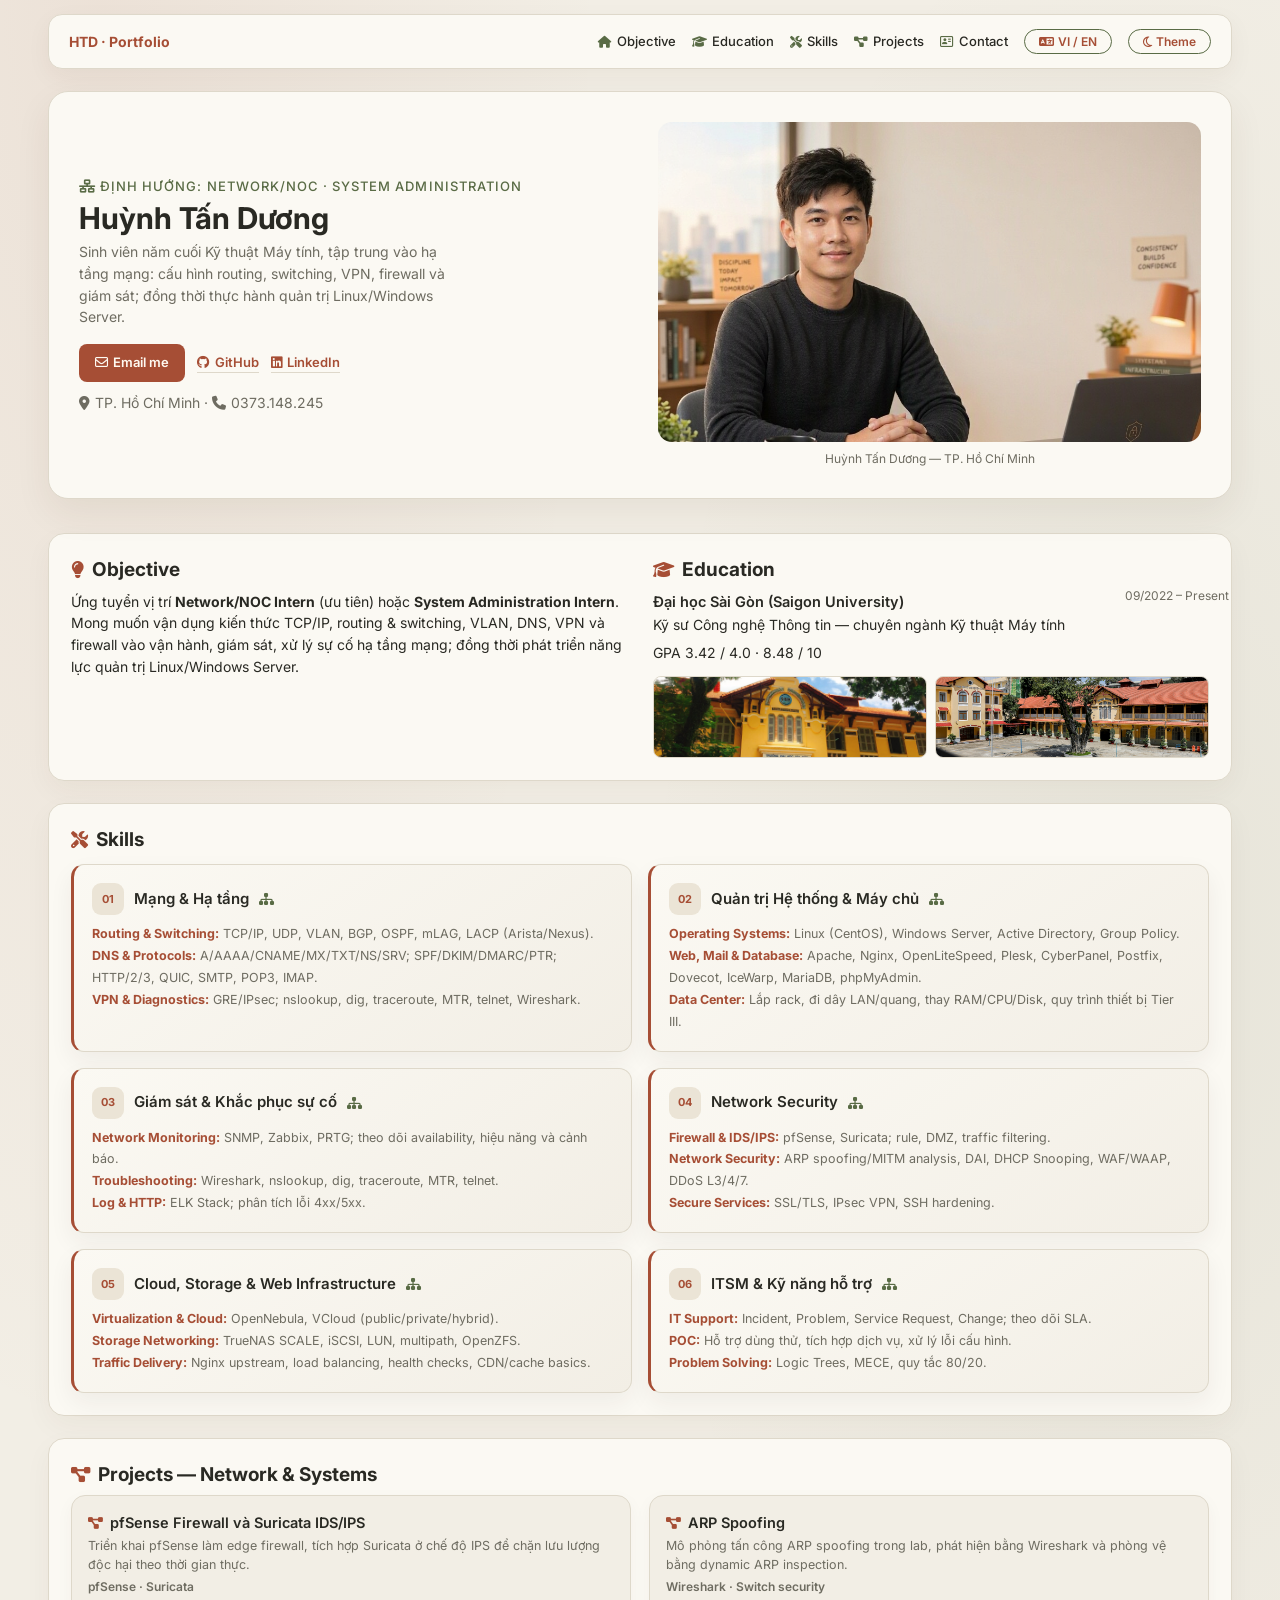
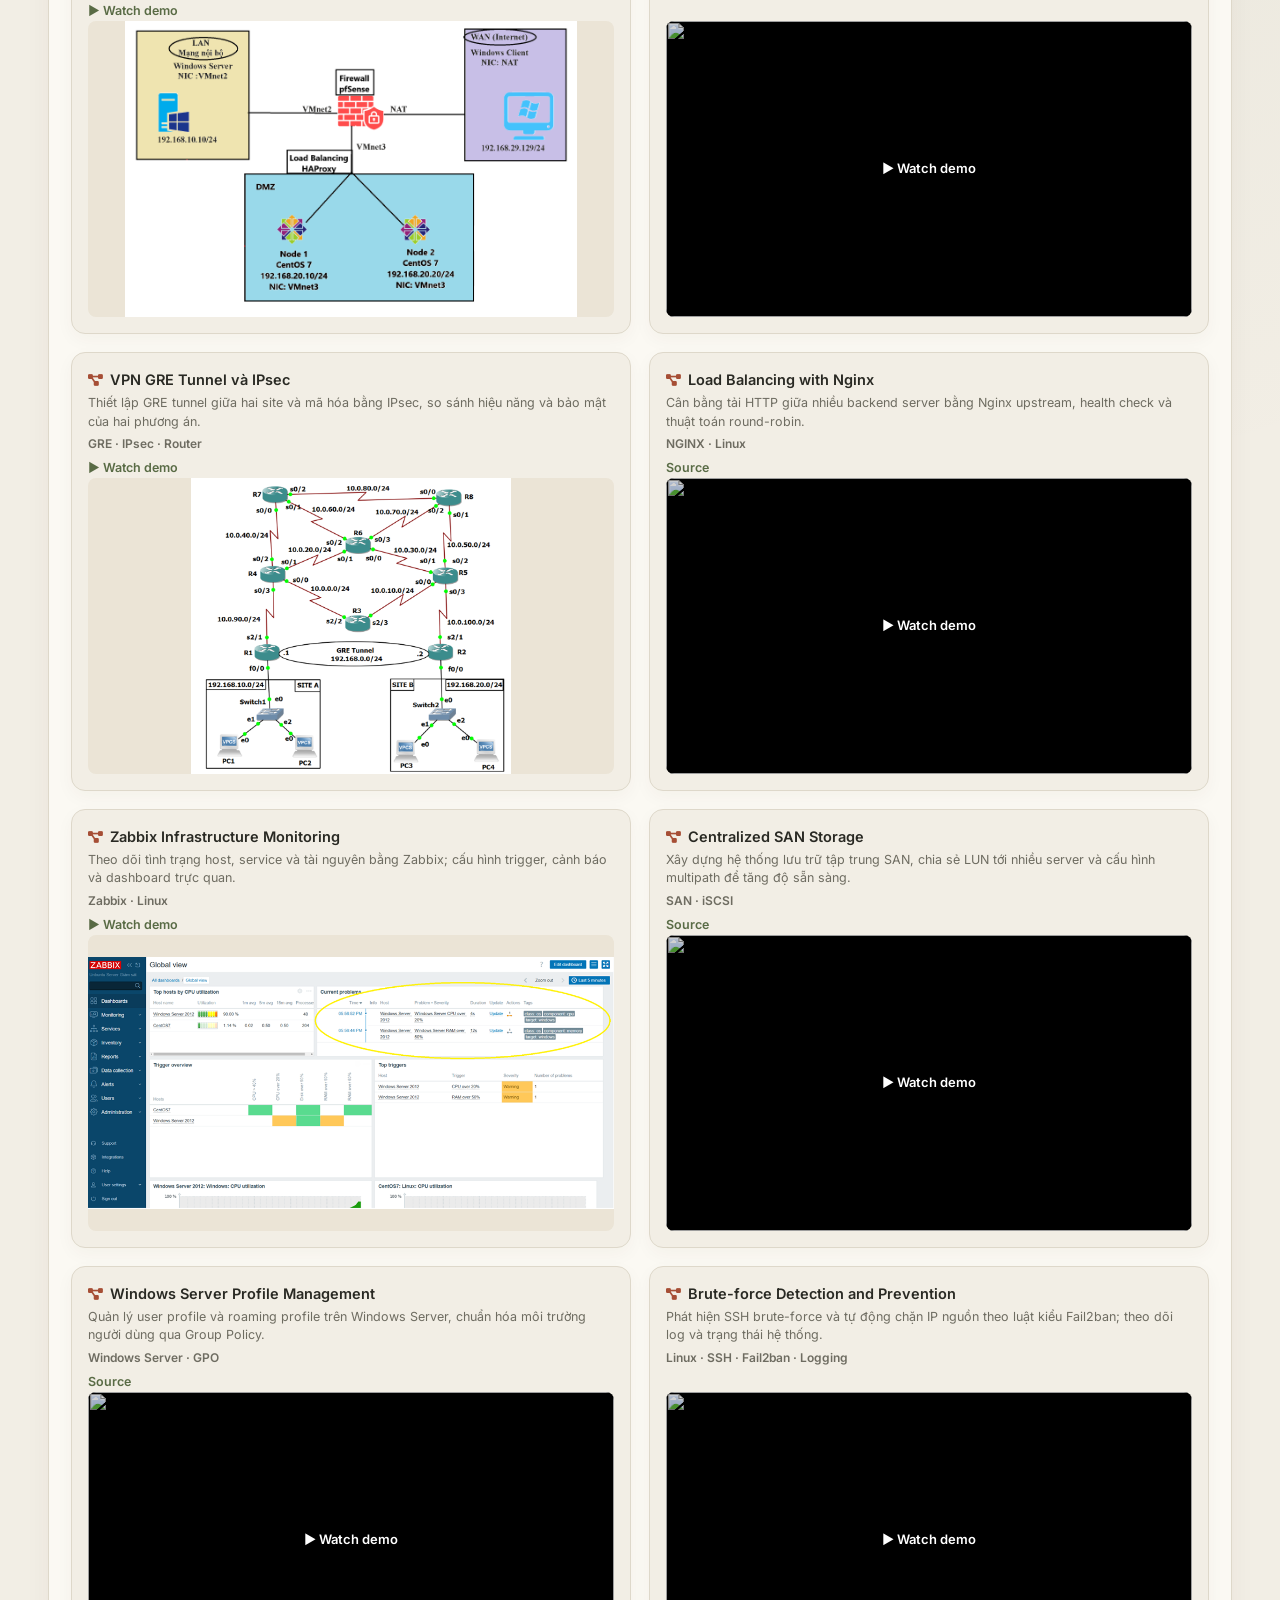
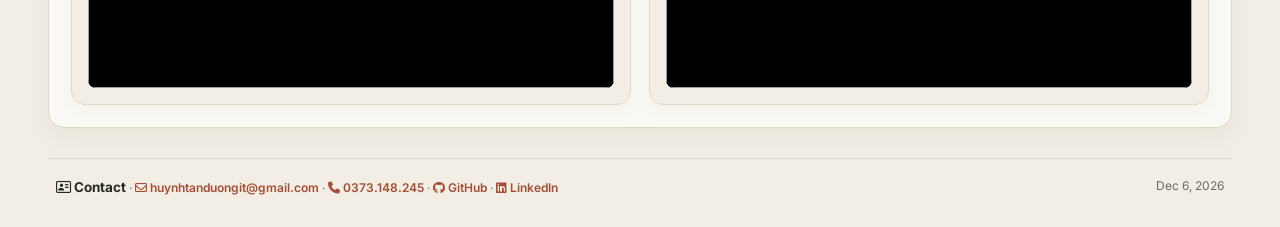
==== commit efa75fc7: "update điểm" ====
--- a/index.html
+++ b/index.html
@@ -114,9 +114,9 @@
 <div class="wrap">
 
   <nav class="nav">
-    <a href="index2.html#top" class="brand">HTD · Portfolio</a>
+    <a href="#top" class="brand">HTD · Portfolio</a>
     <div class="nav-r">
-      <a class="l" href="index2.html#objective"><i class="fa-solid fa-house" aria-hidden="true"></i><span data-i="nObj">Objective</span></a>
+      <a class="l" href="#objective"><i class="fa-solid fa-house" aria-hidden="true"></i><span data-i="nObj">Objective</span></a>
       <a class="l" href="education.html"><i class="fa-solid fa-graduation-cap" aria-hidden="true"></i><span data-i="nEdu">Education</span></a>
       <a class="l" href="skills.html"><i class="fa-solid fa-screwdriver-wrench" aria-hidden="true"></i><span data-i="nSkills">Skills</span></a>
       <a class="l" href="projects.html"><i class="fa-solid fa-diagram-project" aria-hidden="true"></i><span data-i="nProj">Projects</span></a>
@@ -159,7 +159,7 @@
         </div>
         <span class="d">09/2022 – <span data-i="present">Present</span></span>
       </div>
-      <p>GPA 3.39 / 4.0 · 8.39 / 10</p>
+      <p>GPA 3.42 / 4.0 · 8.48 / 10</p>
       <div class="edu-thumbs" aria-label="Saigon University campus">
         <img src="img/sgu.jpg" alt="Tòa nhà chính Đại học Sài Gòn" loading="lazy">
         <img src="img/sanSGU.webp" alt="Khuôn viên Đại học Sài Gòn" loading="lazy">
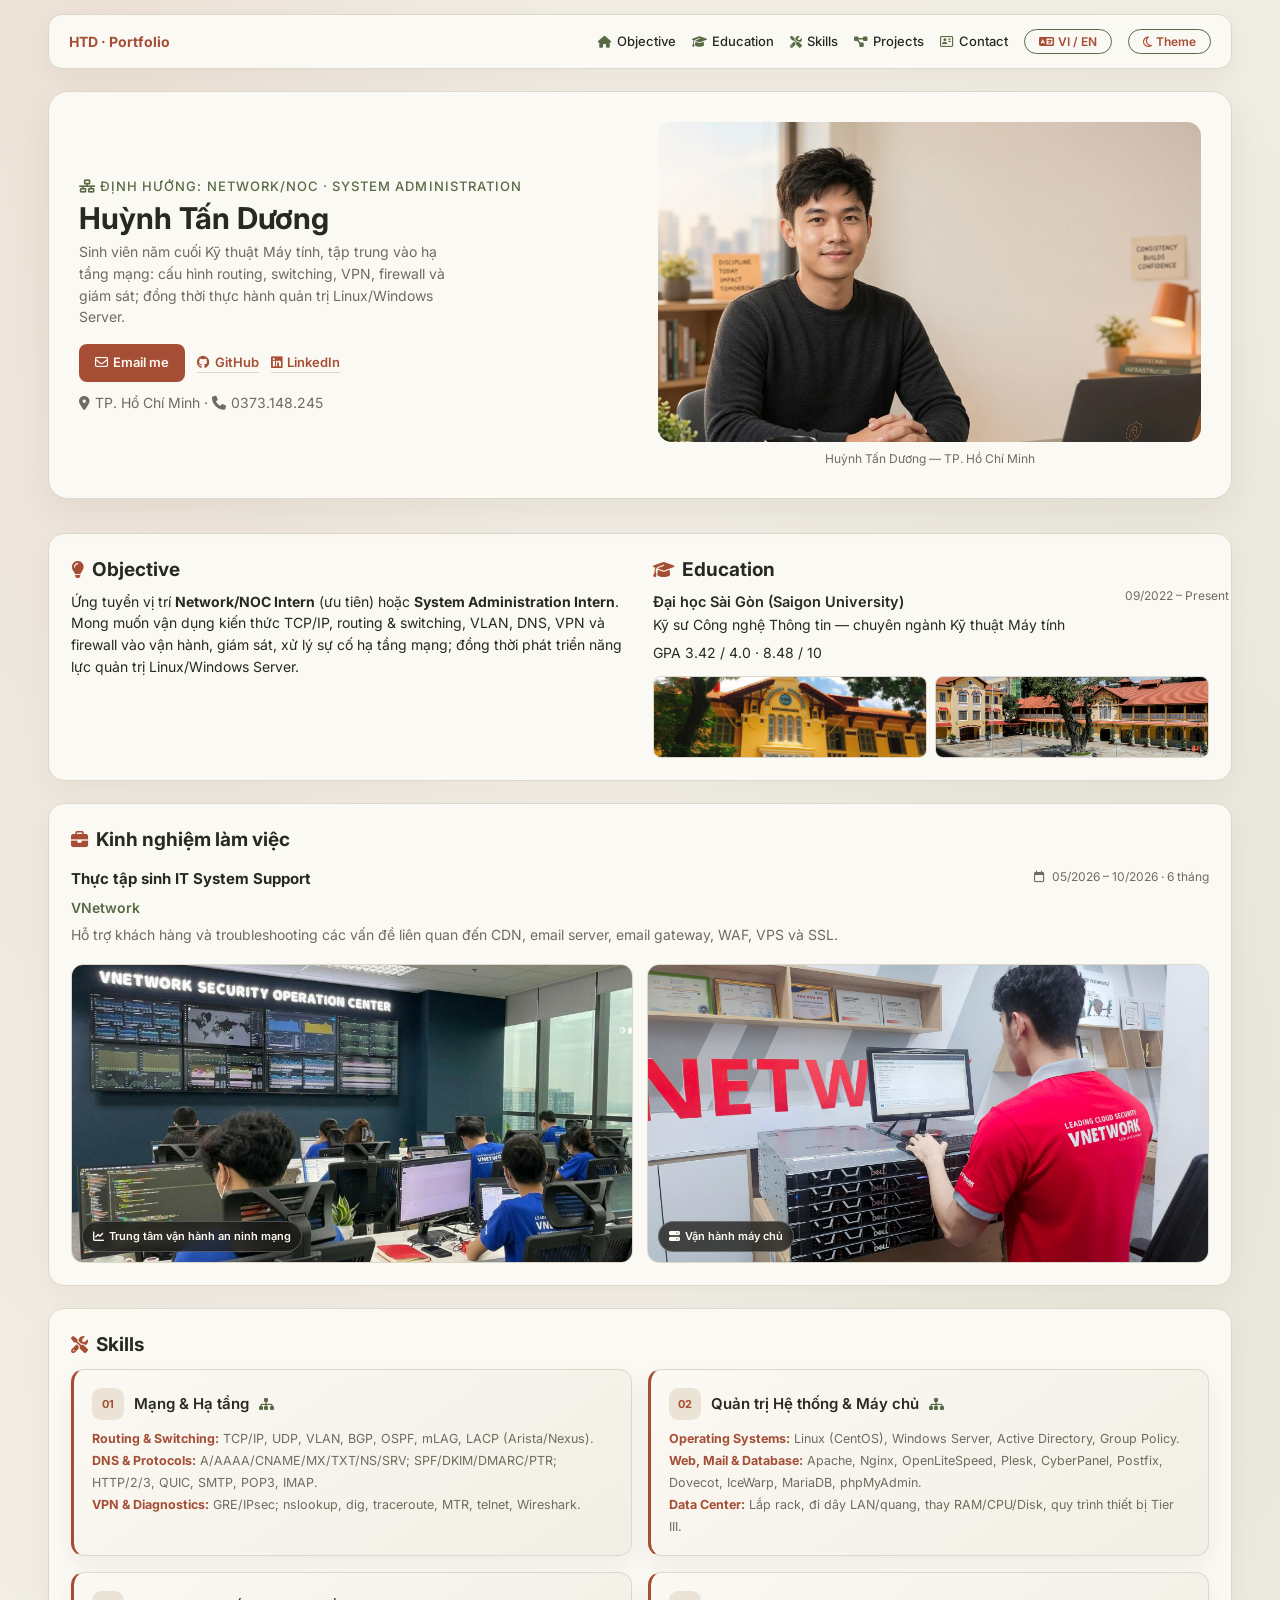
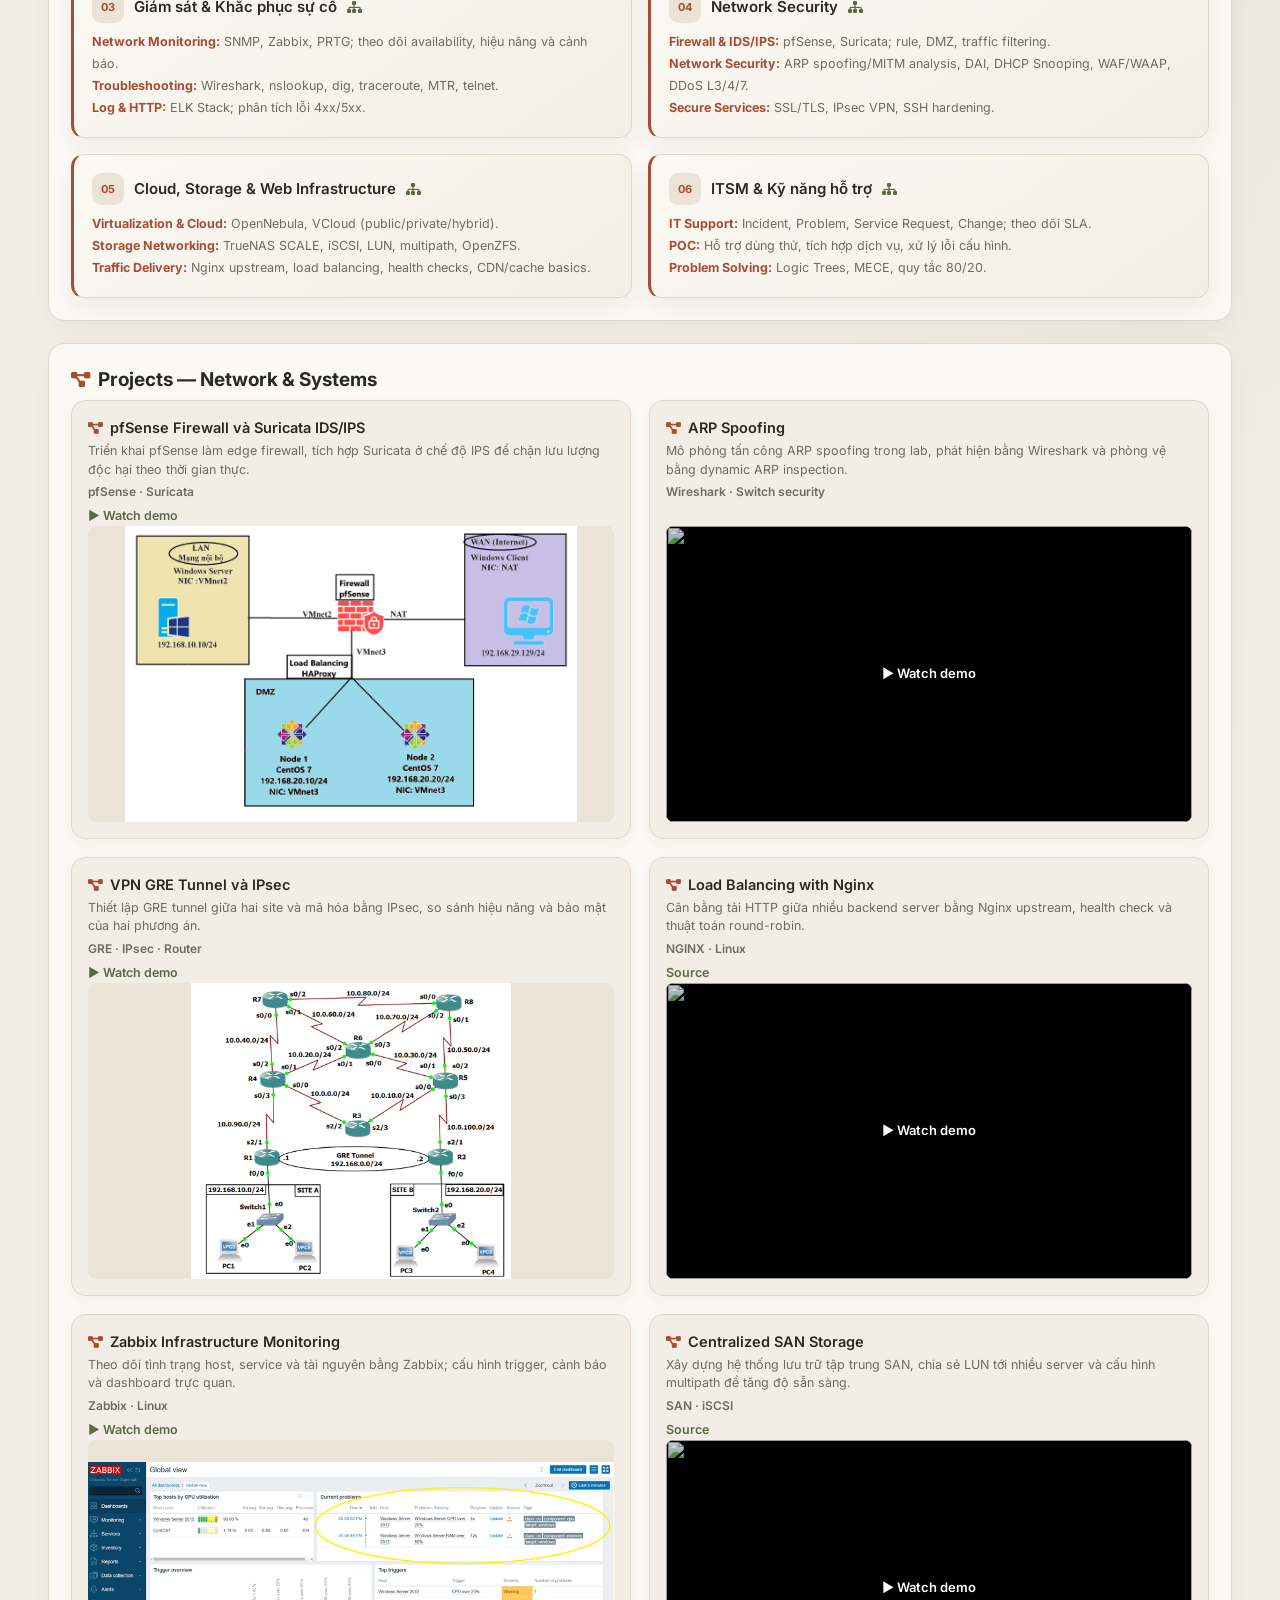
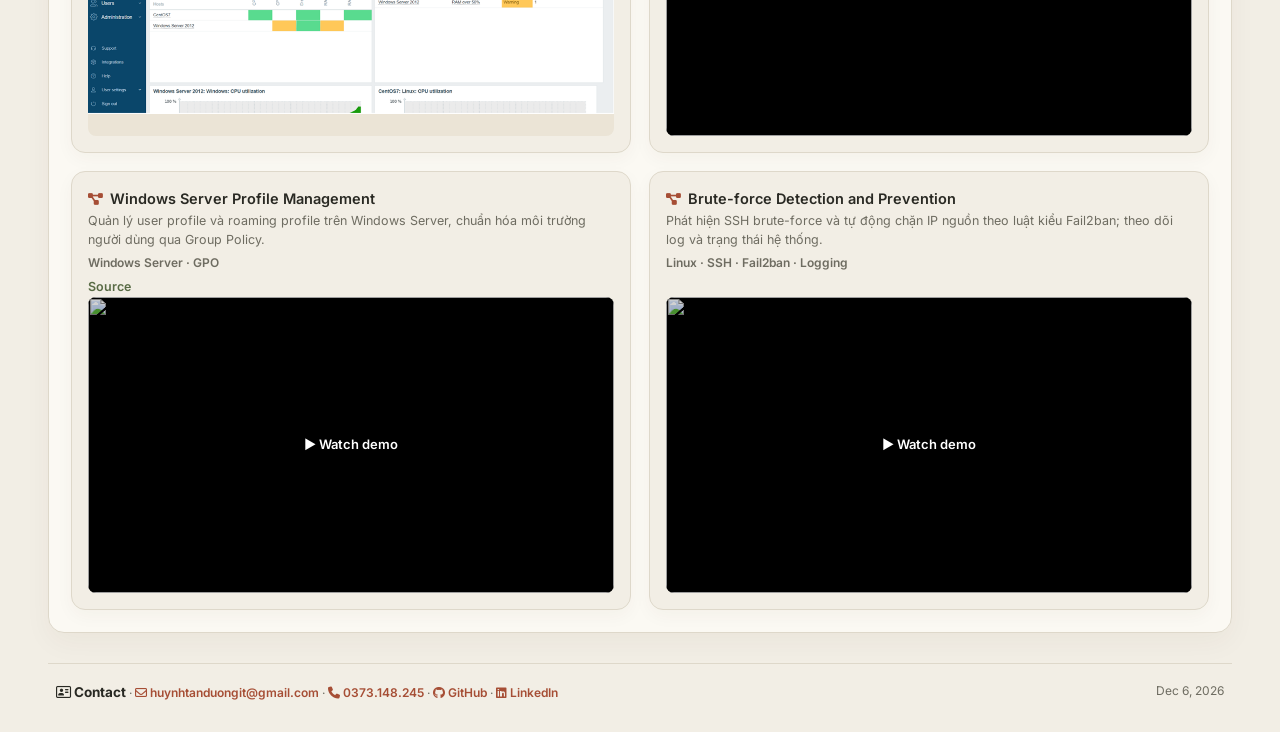
==== commit 625fd681: "update intern" ====
--- a/index.html
+++ b/index.html
@@ -53,11 +53,24 @@
 h2[data-i="hObj"]:before{content:"\f0eb"}
 h2[data-i="hEdu"]:before{content:"\f19d"}
 h2[data-i="hSkills"]:before{content:"\f7d9"}
+h2[data-i="hExperience"]:before{content:"\f0b1"}
 h2.proj-h:before{content:"\f542"}
-h2[data-i="hObj"]:before,h2[data-i="hEdu"]:before,h2[data-i="hSkills"]:before,h2.proj-h:before{margin-right:8px;color:var(--accent);font:900 .9em "Font Awesome 6 Free"}
+h2[data-i="hObj"]:before,h2[data-i="hEdu"]:before,h2[data-i="hSkills"]:before,h2[data-i="hExperience"]:before,h2.proj-h:before{margin-right:8px;color:var(--accent);font:900 .9em "Font Awesome 6 Free"}
 .sec p{margin-top:6px;line-height:1.55}
 .edu-top{display:flex;justify-content:space-between;gap:12px}
 .edu-top .d{color:var(--muted);font-size:12px;white-space:nowrap;margin-right:-20px;padding-top:2px}
+.experience-entry h2{margin:0}
+.experience-entry-top{display:flex;align-items:flex-start;justify-content:space-between;gap:16px;margin-top:14px}
+.experience-entry-top h3{font-size:15px}
+.experience-company{margin-top:2px;color:var(--accent2);font-weight:600}
+.experience-date{display:inline-flex;align-items:center;gap:7px;color:var(--muted);font-size:12px;white-space:nowrap}
+.experience-description{max-width:900px;color:var(--muted)}
+.experience-gallery{display:grid;grid-template-columns:repeat(2,minmax(0,1fr));gap:14px;margin-top:18px}
+.experience-photo{position:relative;min-width:0;overflow:hidden;aspect-ratio:16/8.5;border:1px solid var(--line);border-radius:12px;background:var(--chip)}
+.experience-photo img{display:block;width:100%;height:100%;object-fit:cover;transition:transform .3s ease}
+.experience-photo:hover img{transform:scale(1.025)}
+.experience-photo figcaption{position:absolute;right:10px;bottom:10px;left:10px;width:fit-content;padding:6px 10px;border:1px solid rgba(255,255,255,.22);border-radius:999px;background:rgba(28,27,23,.76);color:#fffaf2;font-size:11px;font-weight:600;backdrop-filter:blur(6px)}
+.experience-photo figcaption i{margin-right:5px}
 .sub{font-weight:600;font-size:14.5px;margin-top:8px}
 .chips{display:flex;flex-wrap:wrap;gap:8px;margin-top:8px}
 .chip{background:var(--chip);color:var(--accent);border-radius:999px;padding:3px 13px;font-size:12.5px;font-weight:500}
@@ -106,6 +119,8 @@
   .hero-l{padding:0}
   .sec{padding:18px;margin-top:16px}
   .edu-top .d{margin-right:0}
+  .experience-entry-top{flex-direction:column;gap:6px}
+  .experience-gallery{grid-template-columns:1fr;gap:10px}
   footer{flex-direction:column;gap:6px}
 }
 </style>
@@ -167,6 +182,28 @@
     </div>
   </div>
 
+  <section class="sec experience-entry" aria-labelledby="experience-title">
+    <h2 id="experience-title" data-i="hExperience">Kinh nghiệm làm việc</h2>
+    <div class="experience-entry-top">
+      <div>
+        <h3 data-i="experienceRole">Thực tập sinh IT System Support</h3>
+        <p class="experience-company">VNetwork</p>
+      </div>
+      <span class="experience-date"><i class="fa-regular fa-calendar" aria-hidden="true"></i><span data-i="experienceDates">05/2026 – 10/2026 · 6 tháng</span></span>
+    </div>
+    <p class="experience-description" data-i="experienceDetails">Hỗ trợ khách hàng và troubleshooting các vấn đề liên quan đến CDN, email server, email gateway, WAF, VPS và SSL.</p>
+    <div class="experience-gallery" role="group" aria-label="Hình ảnh tại VNetwork">
+      <figure class="experience-photo">
+        <img src="img/vnet1.jpg" alt="Trung tâm vận hành an ninh mạng VNetwork" loading="lazy">
+        <figcaption><i class="fa-solid fa-chart-line" aria-hidden="true"></i><span data-i="experiencePhotoSoc">Trung tâm vận hành an ninh mạng</span></figcaption>
+      </figure>
+      <figure class="experience-photo">
+        <img src="img/vnet2.jpg" alt="Kỹ thuật viên kiểm tra máy chủ tại VNetwork" loading="lazy">
+        <figcaption><i class="fa-solid fa-server" aria-hidden="true"></i><span data-i="experiencePhotoServer">Vận hành máy chủ</span></figcaption>
+      </figure>
+    </div>
+  </section>
+
   <div class="sec" id="skills">
     <h2 data-i="hSkills">Skills</h2>
     <div class="skill-groups">
@@ -282,7 +319,13 @@
   objText:'Seeking <strong>Network/NOC Intern</strong> roles first, followed by <strong>System Administration Intern</strong> roles. Ready to apply TCP/IP, routing and switching, VLAN, DNS, VPN and firewall fundamentals to network operations, monitoring and troubleshooting while growing Linux/Windows Server administration skills.',
   hEdu:'Education', uni:'Saigon University',
   degree:'Bachelor of Information Technology — Major in Computer Engineering',
-  present:'Present', hSkills:'Skills',
+  present:'Present', hExperience:'Work Experience',
+  experienceRole:'IT System Support Intern',
+  experienceDates:'May 2026 – Oct 2026 · 6 months',
+  experienceDetails:'Supported customers and troubleshot issues involving CDN, email servers, email gateways, WAF, VPS, and SSL.',
+  experiencePhotoSoc:'Security operations center',
+  experiencePhotoServer:'Server operations',
+  hSkills:'Skills',
   s2Title:'Networking & Infrastructure',
   s2Details:'<strong>Routing & Switching:</strong> TCP/IP, UDP, VLAN, BGP, OSPF, mLAG, LACP (Arista/Nexus).<br><strong>DNS & Protocols:</strong> A/AAAA/CNAME/MX/TXT/NS/SRV; SPF/DKIM/DMARC/PTR; HTTP/2/3, QUIC, SMTP, POP3, IMAP.<br><strong>VPN & Diagnostics:</strong> GRE/IPsec; nslookup, dig, traceroute, MTR, telnet, Wireshark.',
   s1Title:'System & Server Administration',
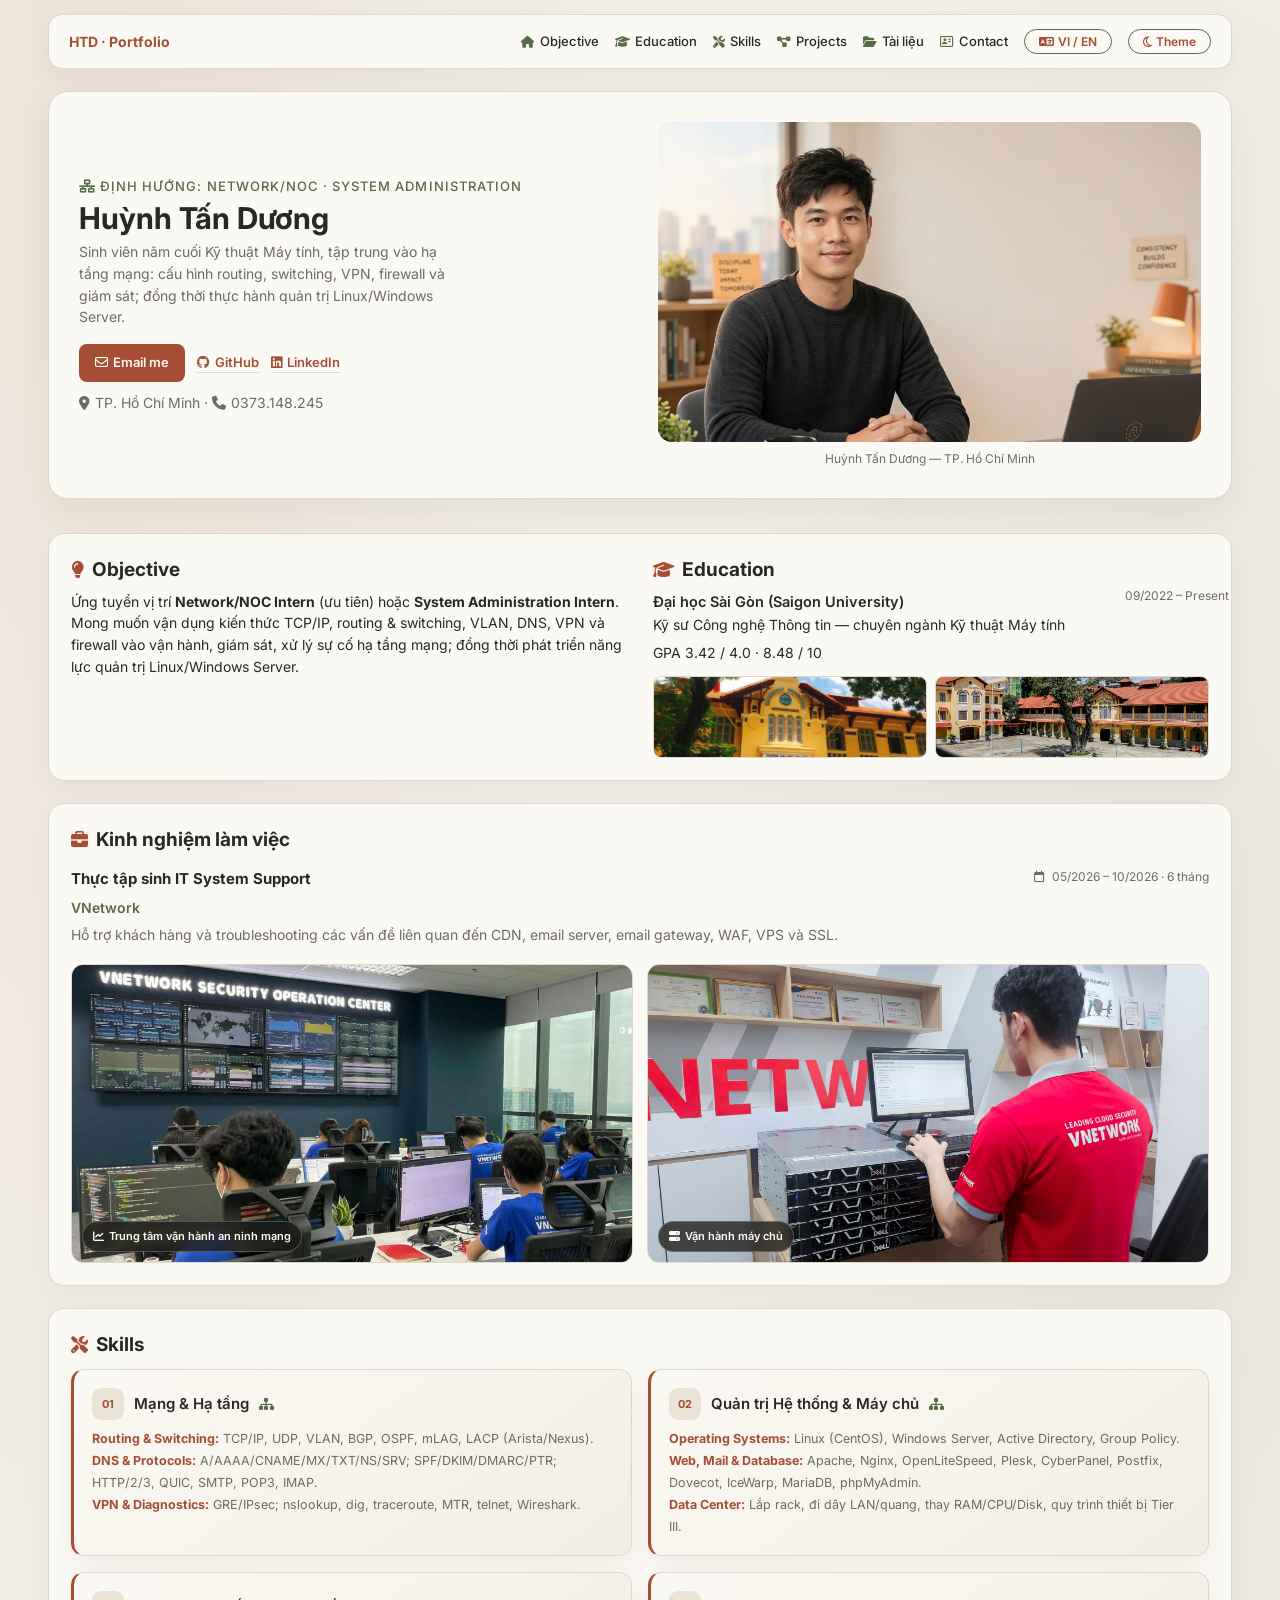
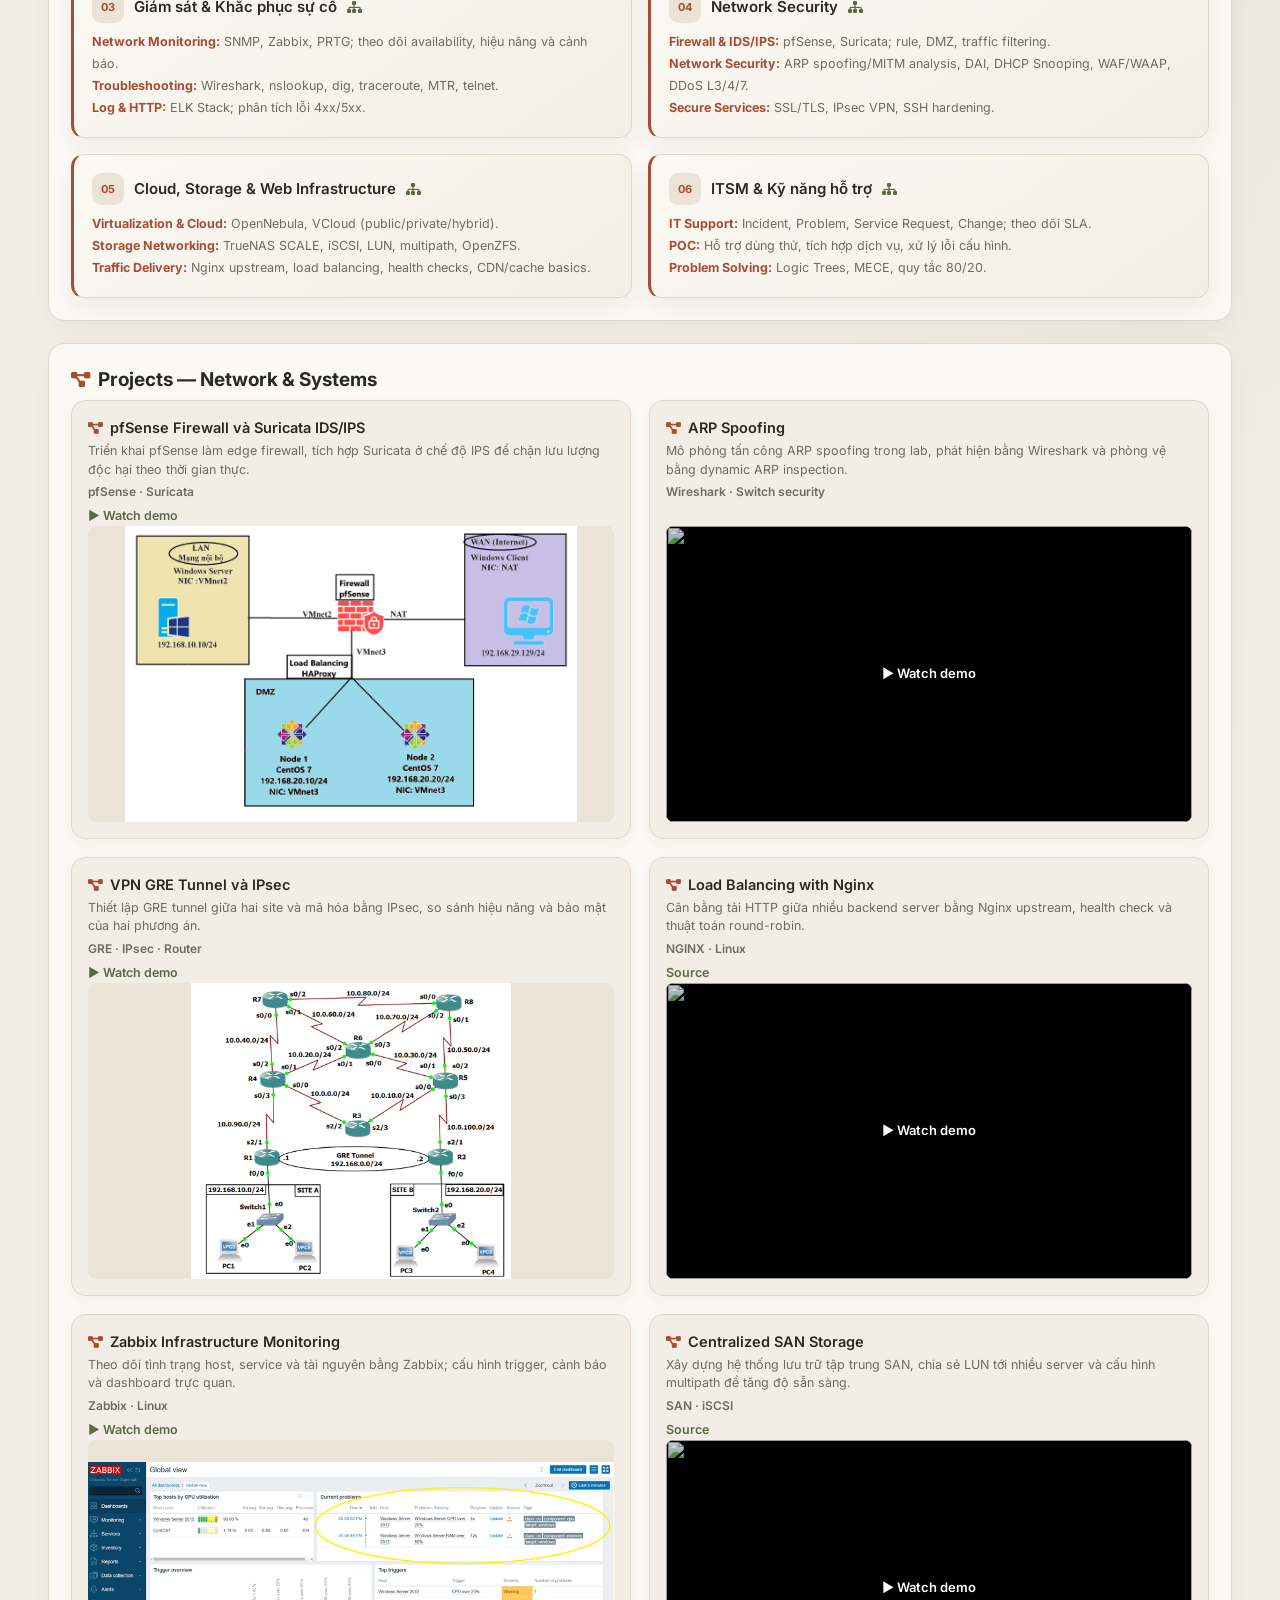
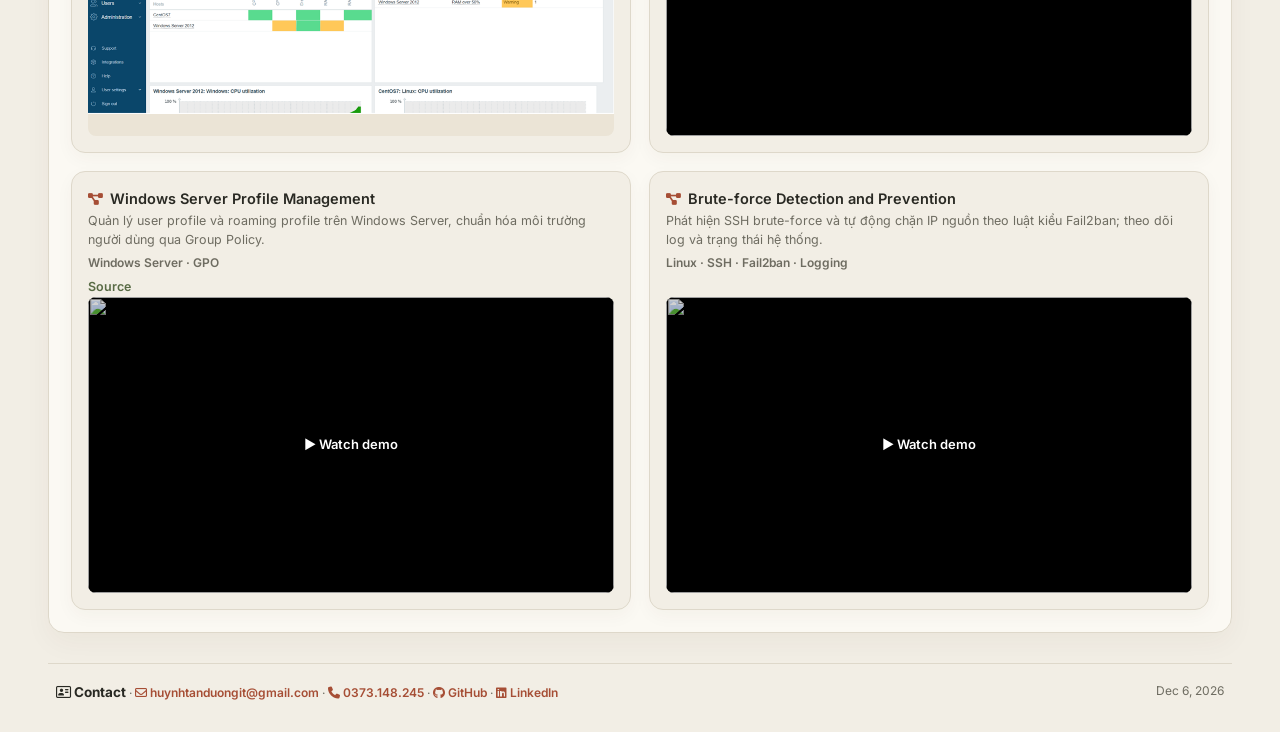
==== commit 6a30ba6f: "Add private document library Co-authored-by: Copilot <223556219+Copilot@users.noreply.github.com>" ====
--- a/index.html
+++ b/index.html
@@ -135,6 +135,7 @@
       <a class="l" href="education.html"><i class="fa-solid fa-graduation-cap" aria-hidden="true"></i><span data-i="nEdu">Education</span></a>
       <a class="l" href="skills.html"><i class="fa-solid fa-screwdriver-wrench" aria-hidden="true"></i><span data-i="nSkills">Skills</span></a>
       <a class="l" href="projects.html"><i class="fa-solid fa-diagram-project" aria-hidden="true"></i><span data-i="nProj">Projects</span></a>
+      <a class="l" href="documents.html"><i class="fa-solid fa-folder-open" aria-hidden="true"></i><span data-i="nDocs">Tài liệu</span></a>
       <a class="l" href="contact.html"><i class="fa-regular fa-address-card" aria-hidden="true"></i><span data-i="nContact">Contact</span></a>
       <button class="pill" id="langBtn"><i class="fa-solid fa-language" aria-hidden="true"></i>VI / EN</button>
       <button class="pill" id="themeBtn"><i class="fa-regular fa-moon" aria-hidden="true"></i>Theme</button>
@@ -311,7 +312,7 @@
 
 <script>
 const EN = {
-  nObj:'Objective', nEdu:'Education', nSkills:'Skills', nProj:'Projects', nContact:'Contact',
+  nObj:'Objective', nEdu:'Education', nSkills:'Skills', nProj:'Projects', nDocs:'Documents', nContact:'Contact',
   role:'Target roles: Network/NOC · Systems Administration',
   tagline:'Final-year Computer Engineering student focused on network infrastructure: routing, switching, VPNs, firewalls and monitoring, with hands-on Linux/Windows Server administration.',
   emailMe:'Email me', city:'Ho Chi Minh City', city2:'Ho Chi Minh City',
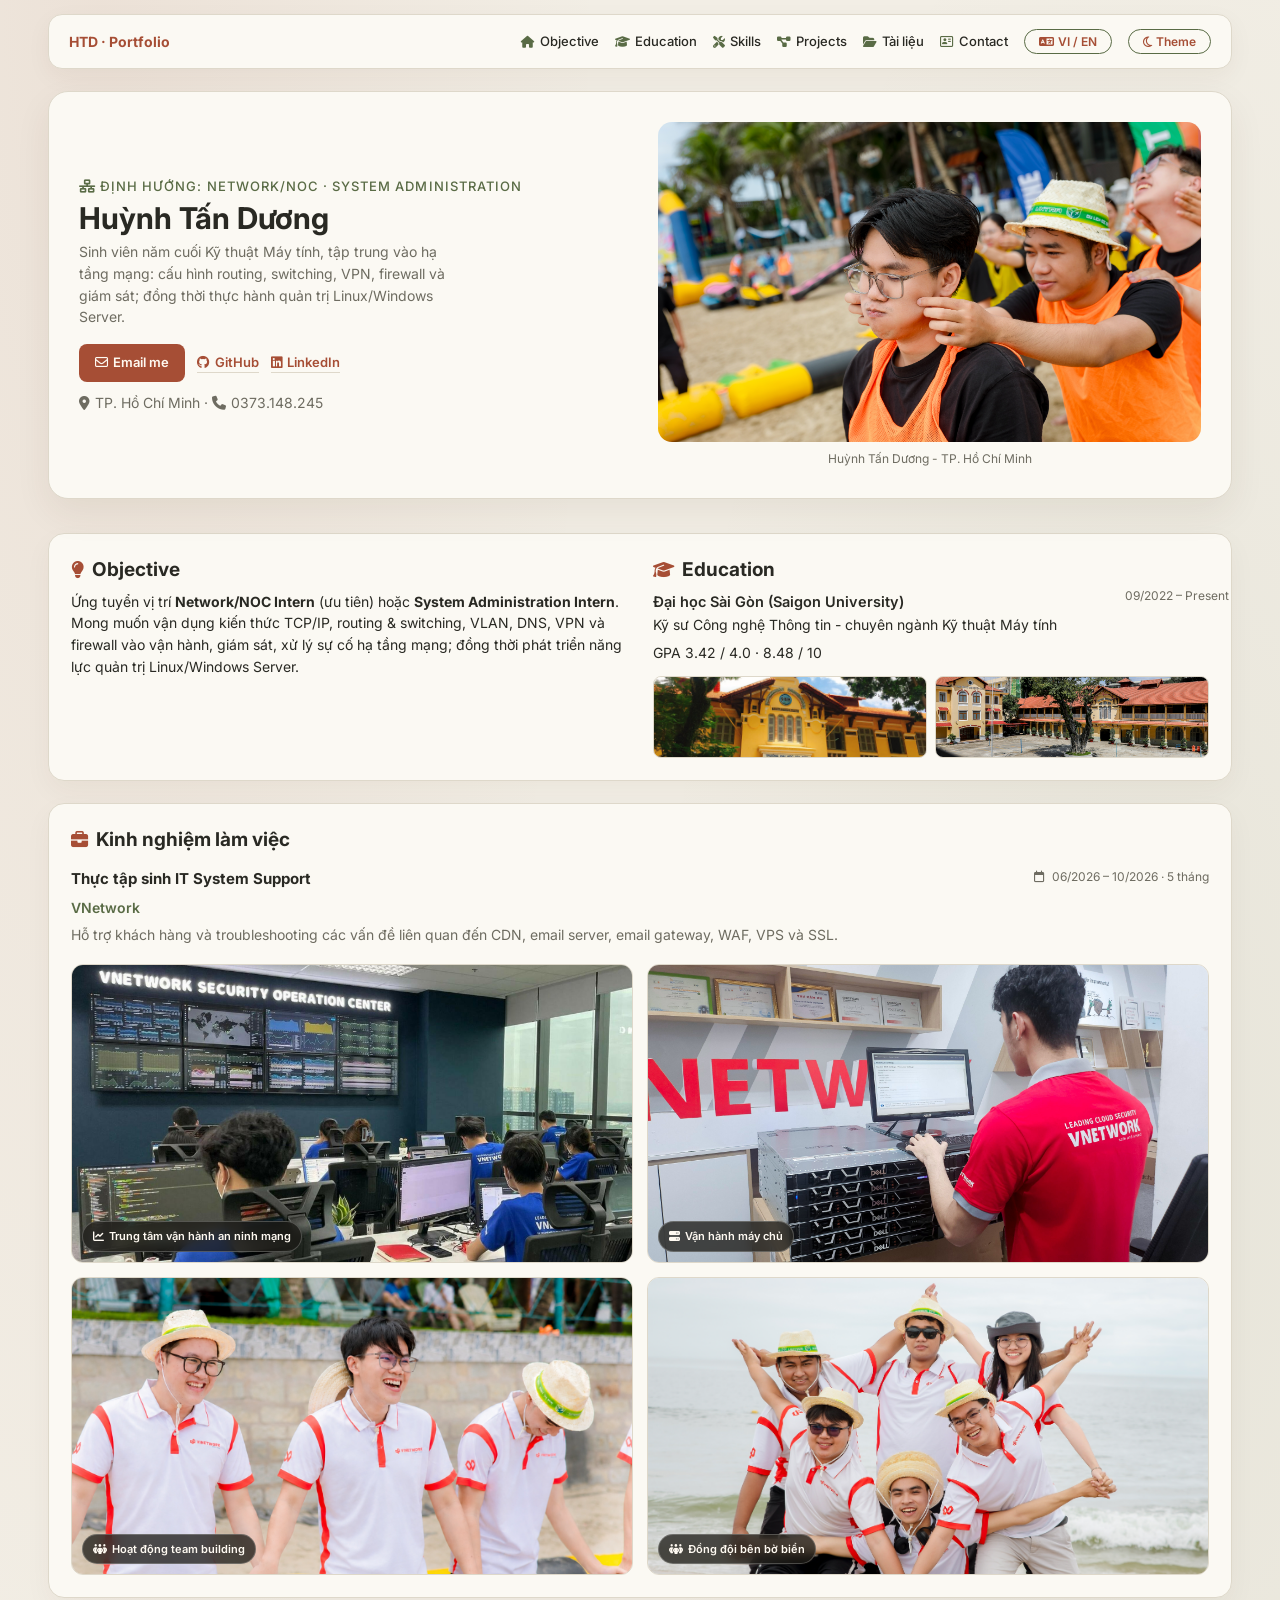
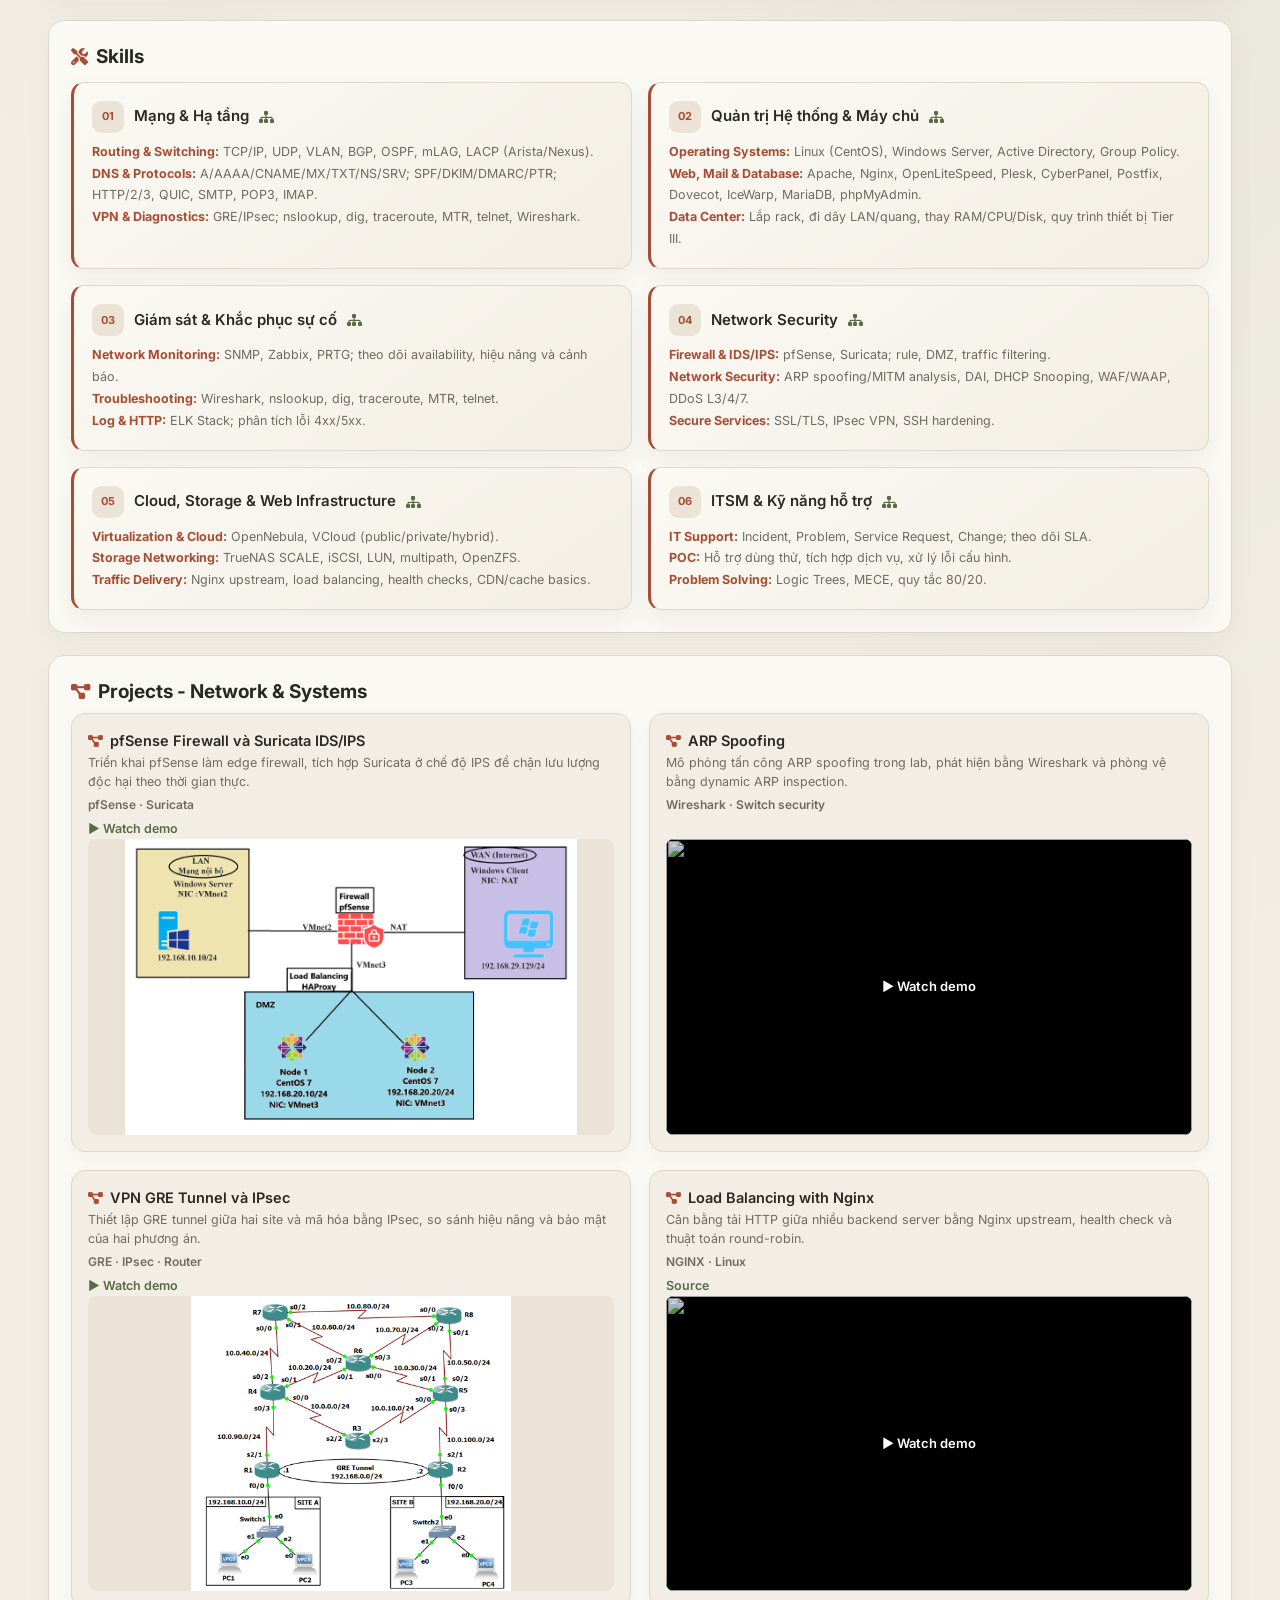
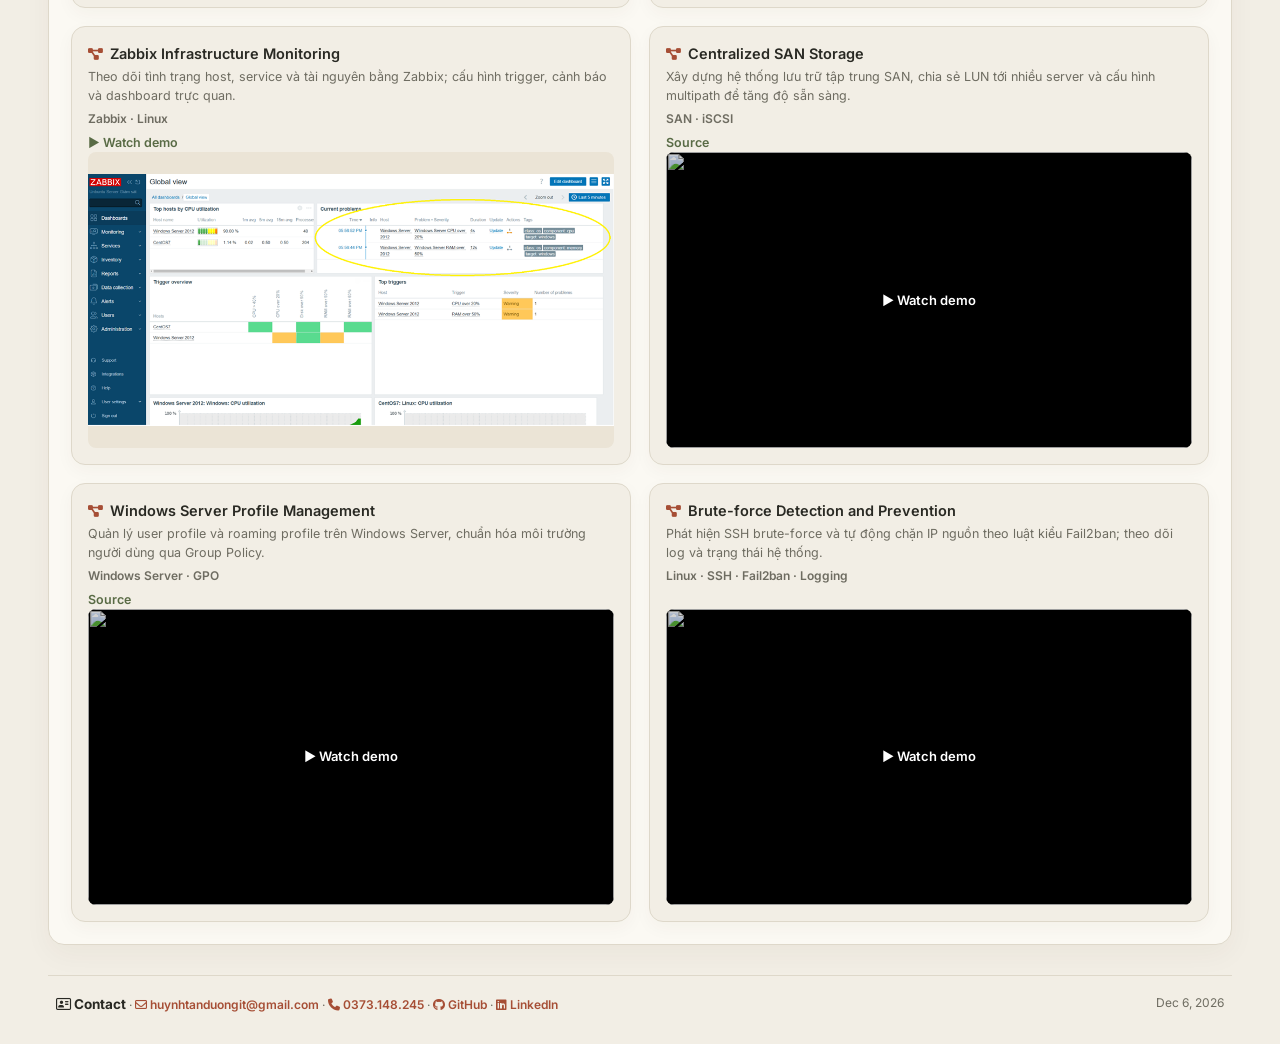
==== commit 6da891f7: "Refactor code structure for improved readability and maintainability" ====
--- a/index.html
+++ b/index.html
@@ -157,7 +157,7 @@
     <div class="hero-r">
       <!-- Đặt ảnh chân dung vào img/avatar.jpg -->
       <img class="photo" src="img/avatar.jpg" alt="Huỳnh Tấn Dương" onerror="this.style.visibility='hidden'">
-      <div class="caption"><span>Huỳnh Tấn Dương — </span><span data-i="city2">TP. Hồ Chí Minh</span></div>
+      <div class="caption"><span>Huỳnh Tấn Dương - </span><span data-i="city2">TP. Hồ Chí Minh</span></div>
     </div>
   </header>
 
@@ -171,7 +171,7 @@
       <div class="edu-top">
         <div>
           <div class="sub" style="margin-top:6px" data-i="uni">Đại học Sài Gòn (Saigon University)</div>
-          <p style="margin-top:2px" data-i="degree">Kỹ sư Công nghệ Thông tin — chuyên ngành Kỹ thuật Máy tính</p>
+          <p style="margin-top:2px" data-i="degree">Kỹ sư Công nghệ Thông tin - chuyên ngành Kỹ thuật Máy tính</p>
         </div>
         <span class="d">09/2022 – <span data-i="present">Present</span></span>
       </div>
@@ -190,7 +190,7 @@
         <h3 data-i="experienceRole">Thực tập sinh IT System Support</h3>
         <p class="experience-company">VNetwork</p>
       </div>
-      <span class="experience-date"><i class="fa-regular fa-calendar" aria-hidden="true"></i><span data-i="experienceDates">05/2026 – 10/2026 · 6 tháng</span></span>
+      <span class="experience-date"><i class="fa-regular fa-calendar" aria-hidden="true"></i><span data-i="experienceDates">06/2026 – 10/2026 · 5 tháng</span></span>
     </div>
     <p class="experience-description" data-i="experienceDetails">Hỗ trợ khách hàng và troubleshooting các vấn đề liên quan đến CDN, email server, email gateway, WAF, VPS và SSL.</p>
     <div class="experience-gallery" role="group" aria-label="Hình ảnh tại VNetwork">
@@ -202,6 +202,14 @@
         <img src="img/vnet2.jpg" alt="Kỹ thuật viên kiểm tra máy chủ tại VNetwork" loading="lazy">
         <figcaption><i class="fa-solid fa-server" aria-hidden="true"></i><span data-i="experiencePhotoServer">Vận hành máy chủ</span></figcaption>
       </figure>
+      <figure class="experience-photo">
+        <img src="img/tbd1.png" alt="Nhân viên VNetwork tham gia hoạt động team building" loading="lazy">
+        <figcaption><i class="fa-solid fa-people-group" aria-hidden="true"></i><span data-i="experiencePhotoTeamActivity">Hoạt động team building</span></figcaption>
+      </figure>
+      <figure class="experience-photo">
+        <img src="img/tbd2.JPG" alt="Đồng nghiệp VNetwork chụp ảnh trong chuyến team building trên biển" loading="lazy">
+        <figcaption><i class="fa-solid fa-people-group" aria-hidden="true"></i><span data-i="experiencePhotoTeamBeach">Đồng đội bên bờ biển</span></figcaption>
+      </figure>
     </div>
   </section>
 
@@ -236,7 +244,7 @@
   </div>
 
   <div class="sec" id="projects">
-    <h2 class="proj-h" data-i="hProj">Projects — Network & Systems</h2>
+    <h2 class="proj-h" data-i="hProj">Projects - Network & Systems</h2>
     <div class="projects">
 
       <div class="p">
@@ -319,13 +327,15 @@
   hObj:'Objective',
   objText:'Seeking <strong>Network/NOC Intern</strong> roles first, followed by <strong>System Administration Intern</strong> roles. Ready to apply TCP/IP, routing and switching, VLAN, DNS, VPN and firewall fundamentals to network operations, monitoring and troubleshooting while growing Linux/Windows Server administration skills.',
   hEdu:'Education', uni:'Saigon University',
-  degree:'Bachelor of Information Technology — Major in Computer Engineering',
+  degree:'Bachelor of Information Technology - Major in Computer Engineering',
   present:'Present', hExperience:'Work Experience',
   experienceRole:'IT System Support Intern',
-  experienceDates:'May 2026 – Oct 2026 · 6 months',
+  experienceDates:'Jun 2026 – Oct 2026 · 5 months',
   experienceDetails:'Supported customers and troubleshot issues involving CDN, email servers, email gateways, WAF, VPS, and SSL.',
   experiencePhotoSoc:'Security operations center',
   experiencePhotoServer:'Server operations',
+  experiencePhotoTeamActivity:'Team-building activity',
+  experiencePhotoTeamBeach:'Team by the beach',
   hSkills:'Skills',
   s2Title:'Networking & Infrastructure',
   s2Details:'<strong>Routing & Switching:</strong> TCP/IP, UDP, VLAN, BGP, OSPF, mLAG, LACP (Arista/Nexus).<br><strong>DNS & Protocols:</strong> A/AAAA/CNAME/MX/TXT/NS/SRV; SPF/DKIM/DMARC/PTR; HTTP/2/3, QUIC, SMTP, POP3, IMAP.<br><strong>VPN & Diagnostics:</strong> GRE/IPsec; nslookup, dig, traceroute, MTR, telnet, Wireshark.',
@@ -339,7 +349,7 @@
   s4Details:'<strong>Virtualization & Cloud:</strong> OpenNebula, VCloud (public/private/hybrid).<br><strong>Storage Networking:</strong> TrueNAS SCALE, iSCSI, LUN, multipath, OpenZFS.<br><strong>Traffic Delivery:</strong> Nginx upstream, load balancing, health checks and CDN/cache basics.',
   s6Title:'ITSM & Support Skills',
   s6Details:'<strong>IT Support:</strong> Incident, Problem, Service Request and Change; SLA tracking.<br><strong>POC:</strong> Trial support, service integration and configuration troubleshooting.<br><strong>Problem Solving:</strong> Logic Trees, MECE and the 80/20 rule.',
-  hProj:'Projects — Network & Systems',
+  hProj:'Projects - Network & Systems',
   p1:'Detects SSH brute-force attempts and blocks source IPs with Fail2ban-style rules; monitors logs and system status.',
   p2:'Deployed pfSense as an edge firewall with Suricata in IPS mode to block malicious traffic in real time.',
   p3:'Simulated ARP spoofing attacks in a lab, detected with Wireshark and mitigated with dynamic ARP inspection.',
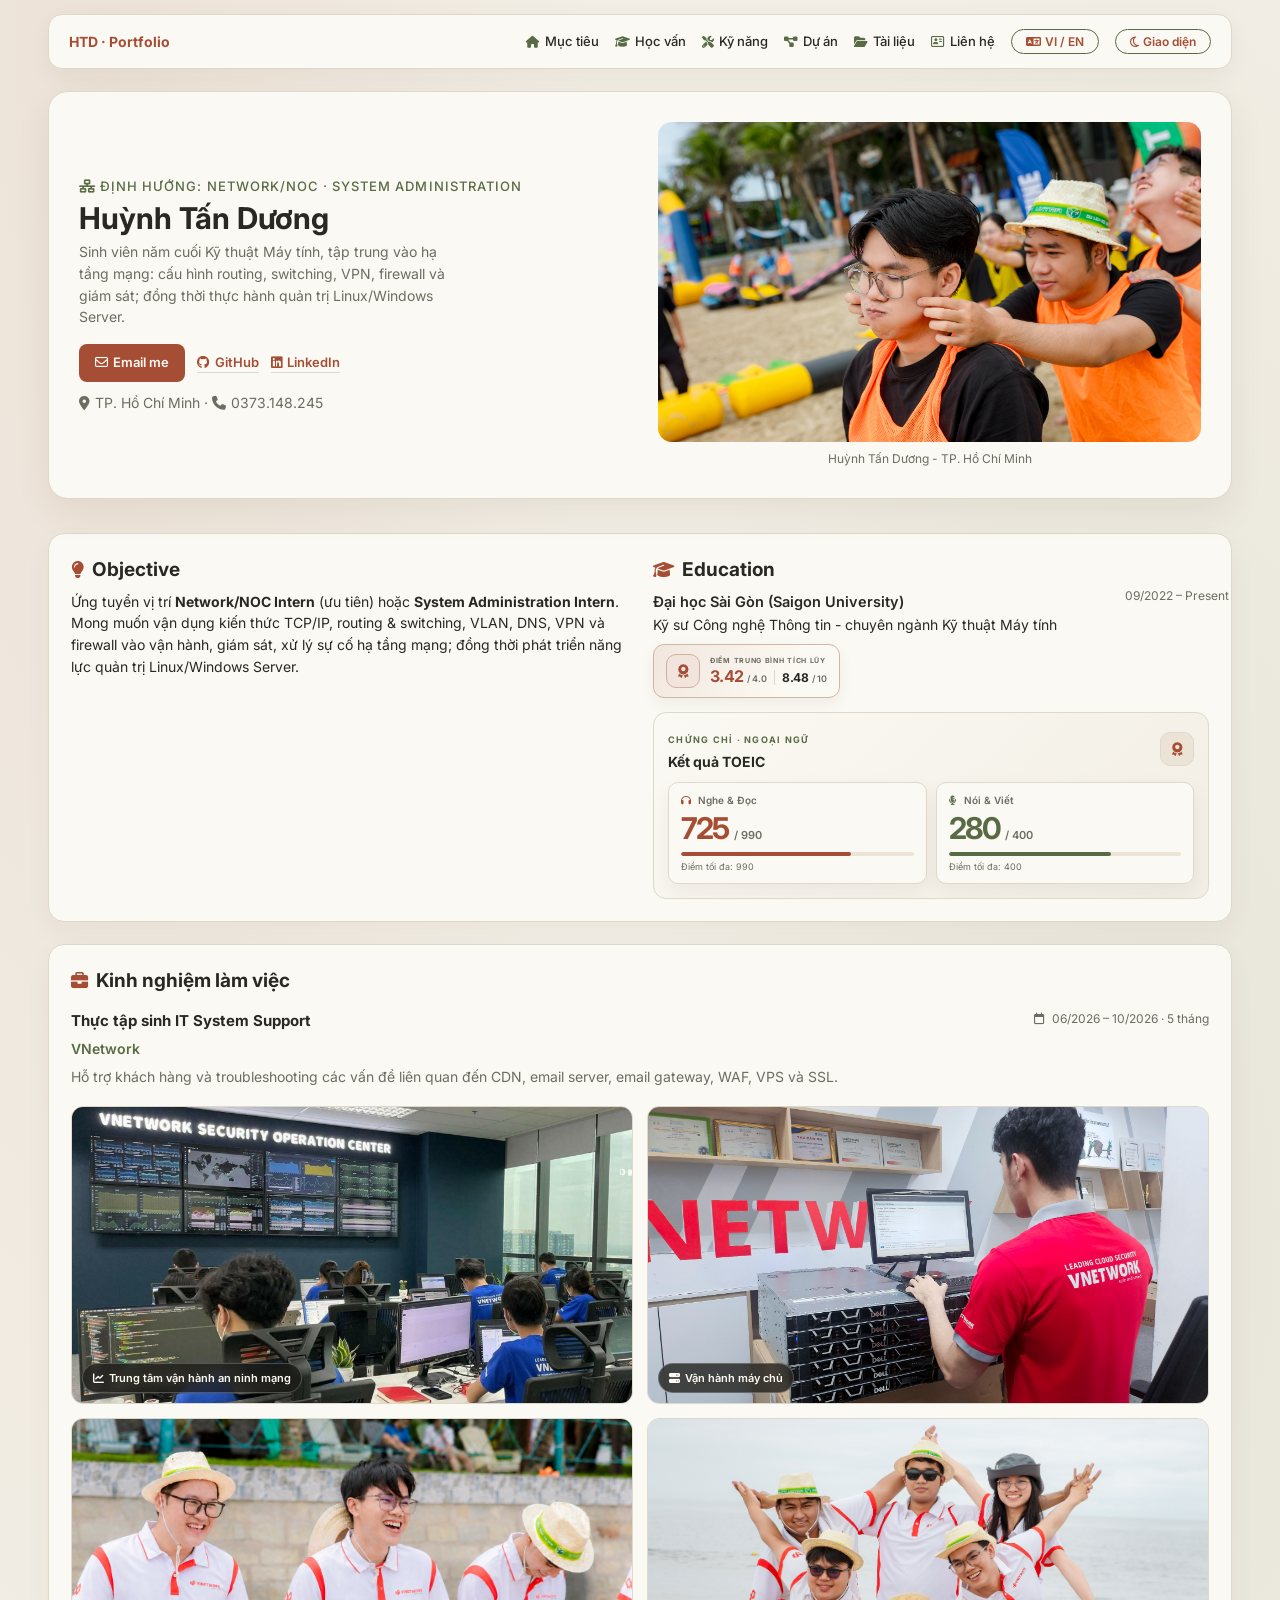
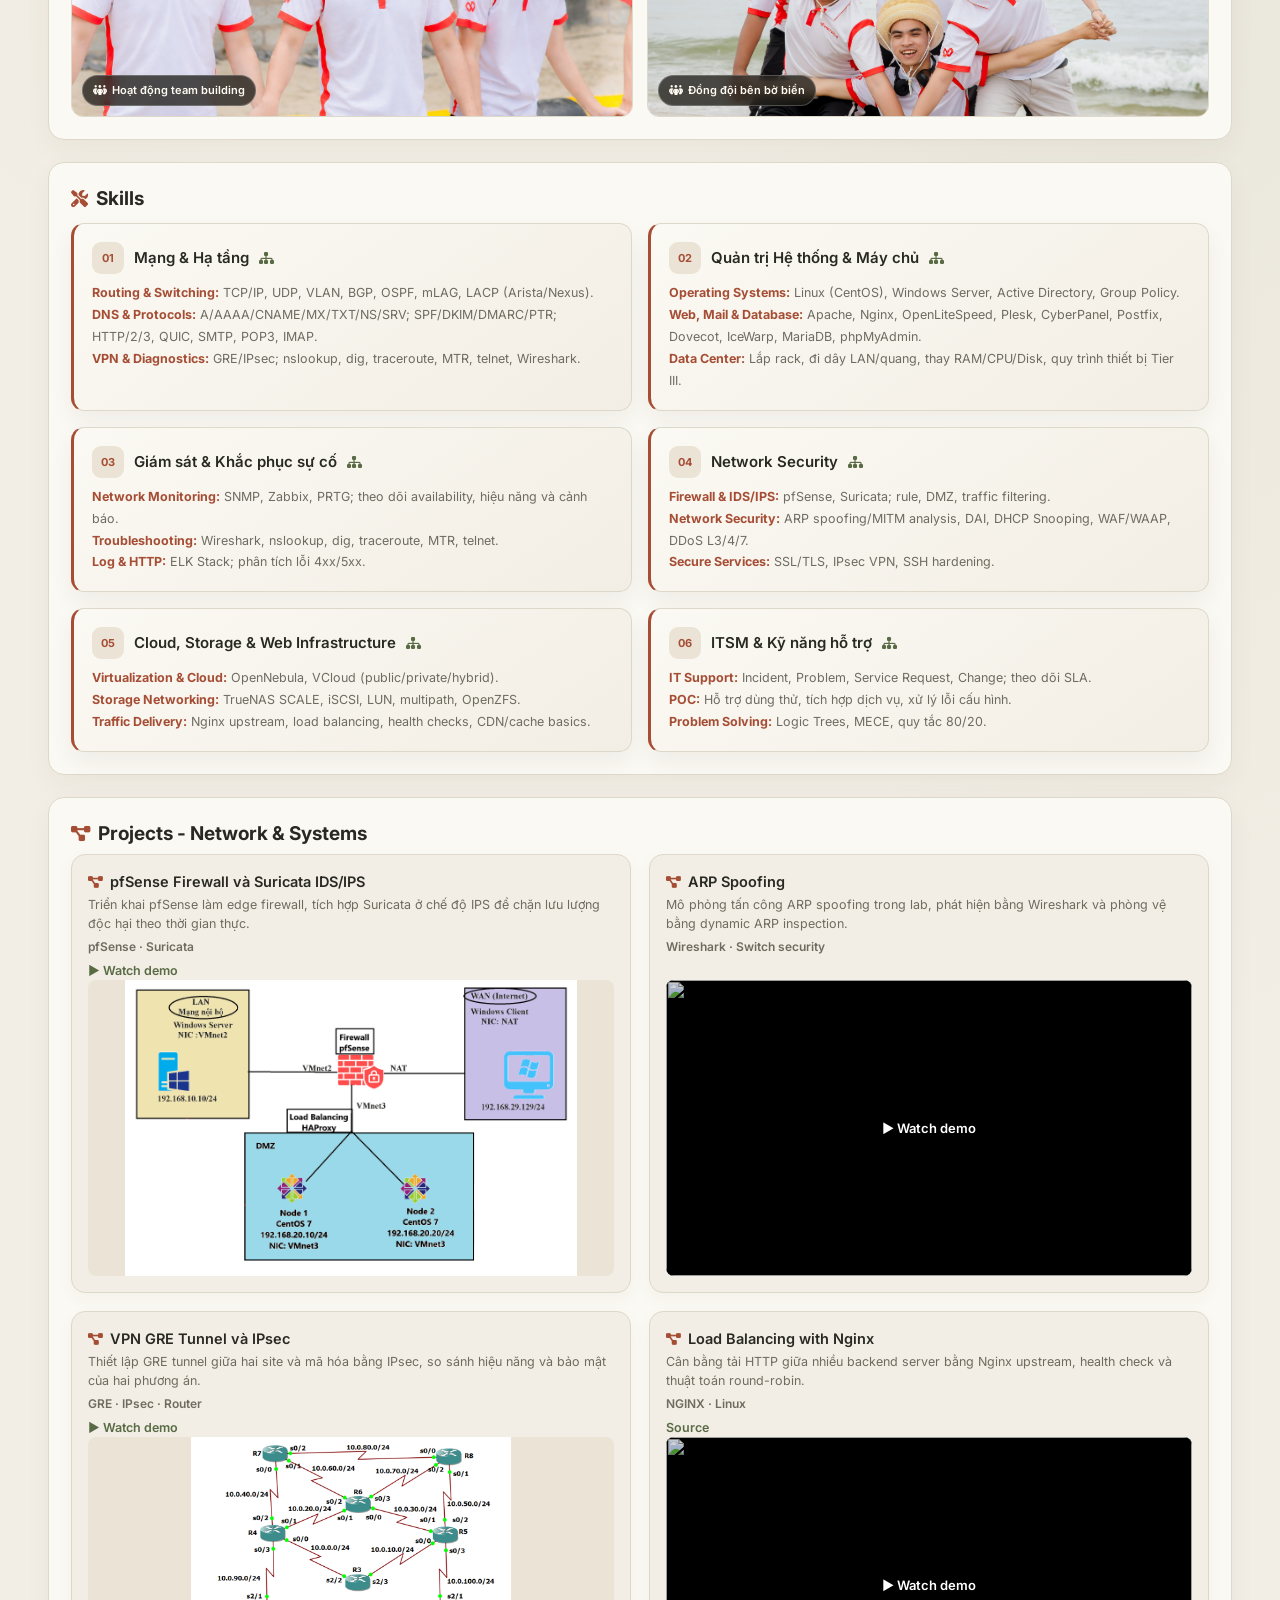
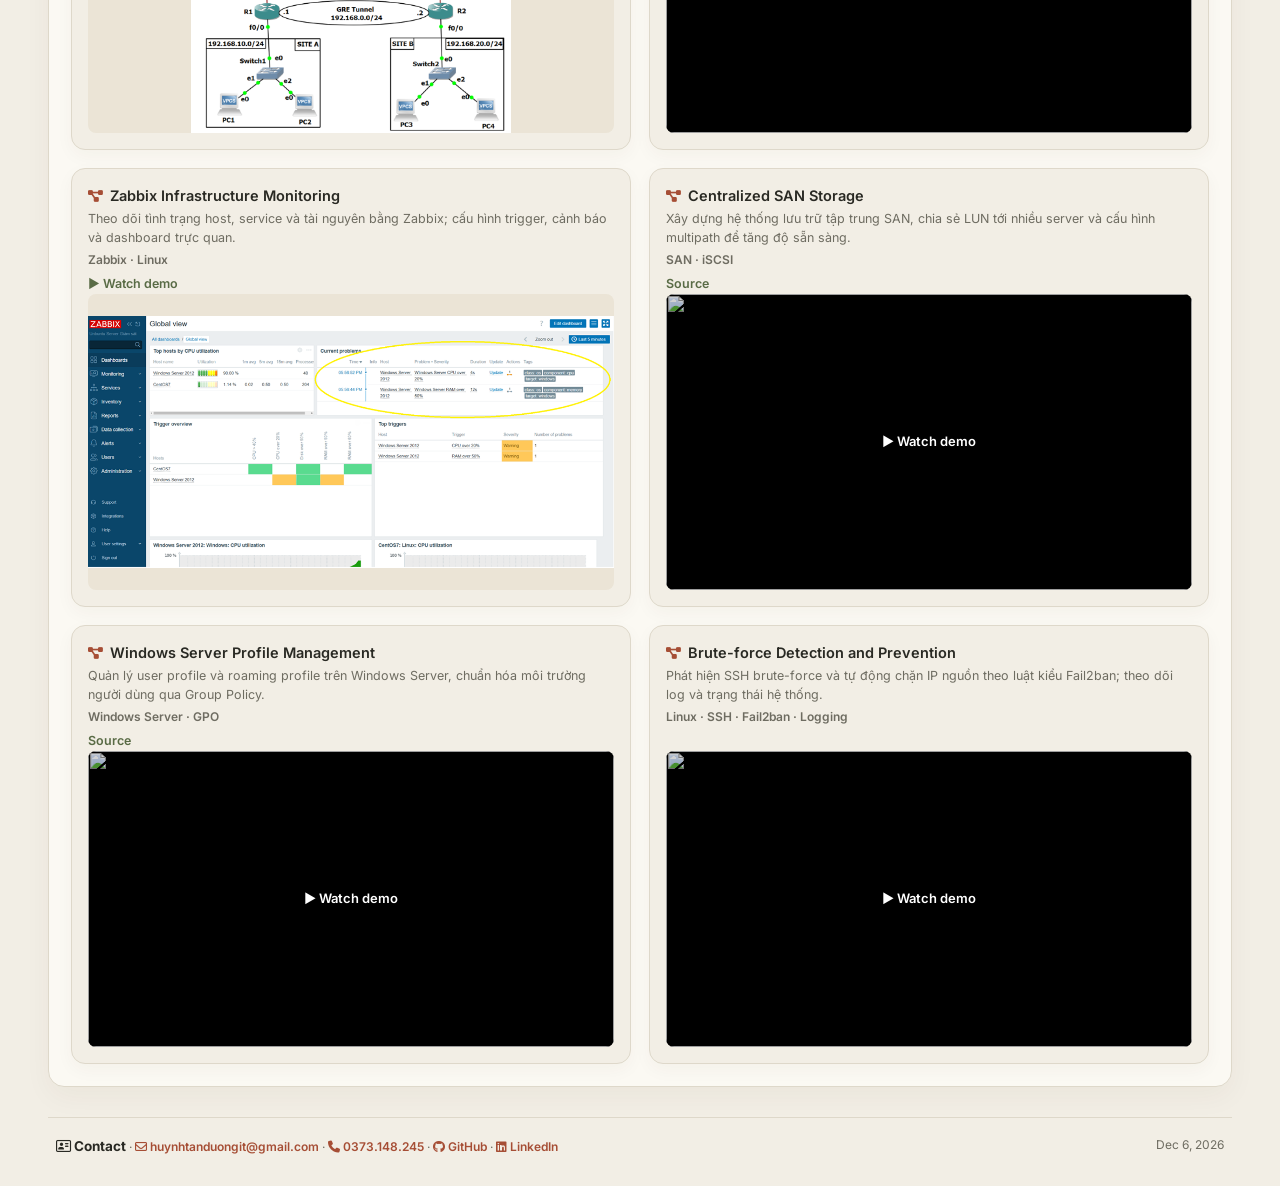
==== commit 459169af: "Update education and experience galleries Co-authored-by: Copilot <223556219+Copilot@users.noreply.g" ====
--- a/index.html
+++ b/index.html
@@ -89,9 +89,39 @@
 .p{padding:16px;display:flex;flex-direction:column;border:1px solid var(--line);border-radius:14px;background:var(--bg);box-shadow:0 6px 18px rgba(70,48,20,.04)}
 .p h3{font-size:14.5px;font-weight:600}
 .p h3:before{content:"\f542";margin-right:7px;color:var(--accent);font:900 .9em "Font Awesome 6 Free"}
-.edu-thumbs{display:grid;grid-template-columns:1fr 1fr;gap:8px;margin-top:12px}
-.edu-thumbs img{display:block;width:100%;height:82px;object-fit:cover;border:1px solid var(--line);border-radius:8px}
-.edu-thumbs img:first-child{object-position:center 52%}
+.toeic-section{position:relative;overflow:hidden;margin-top:14px;padding:14px;border:1px solid var(--line);border-radius:13px;background:linear-gradient(135deg,var(--surface),var(--bg))}
+.gpa{display:inline-flex;align-items:center;gap:10px;margin-top:8px;padding:9px 12px;border:1px solid color-mix(in srgb,var(--accent) 25%,var(--line));border-radius:11px;background:linear-gradient(120deg,color-mix(in srgb,var(--accent) 11%,var(--surface)),var(--surface) 72%);box-shadow:0 6px 16px rgba(48,40,28,.06);color:var(--text)}
+.gpa-icon{display:grid;width:34px;height:34px;flex:0 0 34px;place-items:center;border:1px solid color-mix(in srgb,var(--accent) 28%,var(--line));border-radius:10px;background:color-mix(in srgb,var(--accent) 12%,var(--surface));color:var(--accent);font-size:14px}
+.gpa-copy{display:flex;flex-direction:column;gap:1px}
+.gpa-label{color:var(--muted);font-size:7px;font-weight:700;letter-spacing:.1em}
+.gpa-copy strong{color:var(--accent);font-size:16px;line-height:1.15;letter-spacing:-.04em}
+.gpa-copy small{color:var(--muted);font-size:9px;font-weight:600;letter-spacing:0}
+.gpa-secondary{margin-left:7px;padding-left:7px;border-left:1px solid var(--line);color:var(--text);font-size:12px;letter-spacing:-.02em}
+.toeic-heading{display:flex;align-items:center;justify-content:space-between;gap:12px;margin-bottom:10px}
+.toeic-kicker{color:var(--accent2);font-size:9px;font-weight:700;letter-spacing:.14em}
+.toeic-heading h3{margin:3px 0 0;font-size:14px}
+.toeic-heading>i{display:grid;width:34px;height:34px;place-items:center;border:1px solid var(--line);border-radius:10px;background:var(--chip);color:var(--accent)}
+.toeic-grid{display:grid;grid-template-columns:repeat(2,minmax(0,1fr));gap:9px}
+.toeic-certificate{--toeic-accent:var(--accent);display:grid;grid-template-columns:minmax(0,1fr);overflow:hidden;border:1px solid var(--line);border-radius:10px;background:var(--surface);box-shadow:0 8px 20px rgba(48,40,28,.06);transition:transform .2s ease,box-shadow .2s ease}
+.toeic-certificate:hover{transform:translateY(-2px);box-shadow:0 13px 26px rgba(48,40,28,.11)}
+.toeic-sw{--toeic-accent:var(--accent2)}
+.toeic-details{display:flex;min-width:0;flex-direction:column;justify-content:center;padding:10px 12px}
+.toeic-type{display:flex;align-items:center;gap:7px;color:var(--muted);font-size:10px;font-weight:600}
+.toeic-type i{color:var(--toeic-accent)}
+.toeic-score{display:flex;align-items:baseline;gap:5px;margin-top:4px;color:var(--toeic-accent)}
+.toeic-score strong{font-size:30px;line-height:1.1;letter-spacing:-.06em}
+.toeic-score span{color:var(--muted);font-size:11px;font-weight:600}
+.toeic-meter{height:4px;margin-top:7px;overflow:hidden;border-radius:99px;background:var(--chip)}
+.toeic-meter span{display:block;width:var(--toeic-progress);height:100%;border-radius:inherit;background:var(--toeic-accent)}
+.toeic-note{margin-top:4px;color:var(--muted);font-size:9px}
+.image-lightbox:not([open]){display:none}
+.image-lightbox[open]{position:fixed;inset:0;display:grid;grid-template:minmax(0,1fr)/minmax(0,1fr);width:100vw;height:100vh;height:100dvh;min-height:0;max-width:none;max-height:none;margin:0;padding:48px;place-items:center;overflow:hidden;border:0;background:rgba(15,16,15,.96);color:#fff}
+.image-lightbox::backdrop{background:rgba(15,16,15,.96)}
+.image-lightbox img{display:block;width:auto;height:auto;min-width:0;min-height:0;max-width:calc(100vw - 96px);max-height:calc(100vh - 96px);max-height:calc(100dvh - 96px);object-fit:contain}
+.image-lightbox-close{position:absolute;top:max(16px,env(safe-area-inset-top));right:max(16px,env(safe-area-inset-right));display:grid;width:44px;height:44px;place-items:center;border:1px solid rgba(255,255,255,.32);border-radius:50%;background:rgba(255,255,255,.12);color:#fff;cursor:pointer;font-size:18px}
+.image-lightbox-close:hover,.image-lightbox-close:focus-visible{background:rgba(255,255,255,.24)}
+img[data-fullscreen-image]{cursor:zoom-in}
+img[data-fullscreen-image]:focus-visible{outline:3px solid var(--accent);outline-offset:-3px}
 .p .desc{color:var(--muted);font-size:12.5px;line-height:1.5;margin-top:3px}
 .p .tech{color:var(--muted);font-weight:600;font-size:12px;margin-top:4px}
 .project-image{aspect-ratio:16/9;border-radius:8px;overflow:hidden;background:var(--chip);margin-top:auto;flex:0 0 auto}
@@ -121,6 +151,9 @@
   .edu-top .d{margin-right:0}
   .experience-entry-top{flex-direction:column;gap:6px}
   .experience-gallery{grid-template-columns:1fr;gap:10px}
+  .toeic-grid{grid-template-columns:1fr}
+  .image-lightbox[open]{padding:64px 12px 12px}
+  .image-lightbox img{max-width:calc(100vw - 24px);max-height:calc(100vh - 76px);max-height:calc(100dvh - 76px)}
   footer{flex-direction:column;gap:6px}
 }
 </style>
@@ -131,14 +164,14 @@
   <nav class="nav">
     <a href="#top" class="brand">HTD · Portfolio</a>
     <div class="nav-r">
-      <a class="l" href="#objective"><i class="fa-solid fa-house" aria-hidden="true"></i><span data-i="nObj">Objective</span></a>
-      <a class="l" href="education.html"><i class="fa-solid fa-graduation-cap" aria-hidden="true"></i><span data-i="nEdu">Education</span></a>
-      <a class="l" href="skills.html"><i class="fa-solid fa-screwdriver-wrench" aria-hidden="true"></i><span data-i="nSkills">Skills</span></a>
-      <a class="l" href="projects.html"><i class="fa-solid fa-diagram-project" aria-hidden="true"></i><span data-i="nProj">Projects</span></a>
+      <a class="l" href="#objective"><i class="fa-solid fa-house" aria-hidden="true"></i><span data-i="nObj">Mục tiêu</span></a>
+      <a class="l" href="education.html"><i class="fa-solid fa-graduation-cap" aria-hidden="true"></i><span data-i="nEdu">Học vấn</span></a>
+      <a class="l" href="skills.html"><i class="fa-solid fa-screwdriver-wrench" aria-hidden="true"></i><span data-i="nSkills">Kỹ năng</span></a>
+      <a class="l" href="projects.html"><i class="fa-solid fa-diagram-project" aria-hidden="true"></i><span data-i="nProj">Dự án</span></a>
       <a class="l" href="documents.html"><i class="fa-solid fa-folder-open" aria-hidden="true"></i><span data-i="nDocs">Tài liệu</span></a>
-      <a class="l" href="contact.html"><i class="fa-regular fa-address-card" aria-hidden="true"></i><span data-i="nContact">Contact</span></a>
+      <a class="l" href="contact.html"><i class="fa-regular fa-address-card" aria-hidden="true"></i><span data-i="nContact">Liên hệ</span></a>
       <button class="pill" id="langBtn"><i class="fa-solid fa-language" aria-hidden="true"></i>VI / EN</button>
-      <button class="pill" id="themeBtn"><i class="fa-regular fa-moon" aria-hidden="true"></i>Theme</button>
+      <button class="pill" id="themeBtn"><i class="fa-regular fa-moon" aria-hidden="true"></i><span data-i="themeLabel">Giao diện</span></button>
     </div>
   </nav>
 
@@ -175,11 +208,40 @@
         </div>
         <span class="d">09/2022 – <span data-i="present">Present</span></span>
       </div>
-      <p>GPA 3.42 / 4.0 · 8.48 / 10</p>
-      <div class="edu-thumbs" aria-label="Saigon University campus">
-        <img src="img/sgu.jpg" alt="Tòa nhà chính Đại học Sài Gòn" loading="lazy">
-        <img src="img/sanSGU.webp" alt="Khuôn viên Đại học Sài Gòn" loading="lazy">
-      </div>
+      <div class="gpa" aria-label="GPA 3.42 out of 4.0, equivalent to 8.48 out of 10">
+        <span class="gpa-icon"><i class="fa-solid fa-award" aria-hidden="true"></i></span>
+        <span class="gpa-copy">
+          <span class="gpa-label" data-i="gpaLabel">ĐIỂM TRUNG BÌNH TÍCH LŨY</span>
+          <strong>3.42 <small>/ 4.0</small><span class="gpa-secondary">8.48 <small>/ 10</small></span></strong>
+        </span>
+      </div>
+      <section class="toeic-section" aria-labelledby="toeic-home-title">
+        <div class="toeic-heading">
+          <div>
+            <span class="toeic-kicker" data-i="toeicKicker">CHỨNG CHỈ · NGOẠI NGỮ</span>
+            <h3 id="toeic-home-title" data-i="toeicTitle">Kết quả TOEIC</h3>
+          </div>
+          <i class="fa-solid fa-award" aria-hidden="true"></i>
+        </div>
+        <div class="toeic-grid">
+          <article class="toeic-certificate toeic-lr" style="--toeic-progress:73.2%">
+            <div class="toeic-details">
+              <div class="toeic-type"><i class="fa-solid fa-headphones" aria-hidden="true"></i><span data-i="toeicLR">Nghe & Đọc</span></div>
+              <div class="toeic-score"><strong>725</strong><span>/ 990</span></div>
+              <div class="toeic-meter" aria-hidden="true"><span></span></div>
+              <div class="toeic-note" data-i="toeicLRMax">Điểm tối đa: 990</div>
+            </div>
+          </article>
+          <article class="toeic-certificate toeic-sw" style="--toeic-progress:70%">
+            <div class="toeic-details">
+              <div class="toeic-type"><i class="fa-solid fa-microphone-lines" aria-hidden="true"></i><span data-i="toeicSW">Nói & Viết</span></div>
+              <div class="toeic-score"><strong>280</strong><span>/ 400</span></div>
+              <div class="toeic-meter" aria-hidden="true"><span></span></div>
+              <div class="toeic-note" data-i="toeicSWMax">Điểm tối đa: 400</div>
+            </div>
+          </article>
+        </div>
+      </section>
     </div>
   </div>
 
@@ -195,19 +257,19 @@
     <p class="experience-description" data-i="experienceDetails">Hỗ trợ khách hàng và troubleshooting các vấn đề liên quan đến CDN, email server, email gateway, WAF, VPS và SSL.</p>
     <div class="experience-gallery" role="group" aria-label="Hình ảnh tại VNetwork">
       <figure class="experience-photo">
-        <img src="img/vnet1.jpg" alt="Trung tâm vận hành an ninh mạng VNetwork" loading="lazy">
+        <img src="img/vnet1.jpg" alt="Trung tâm vận hành an ninh mạng VNetwork" data-fullscreen-image loading="lazy">
         <figcaption><i class="fa-solid fa-chart-line" aria-hidden="true"></i><span data-i="experiencePhotoSoc">Trung tâm vận hành an ninh mạng</span></figcaption>
       </figure>
       <figure class="experience-photo">
-        <img src="img/vnet2.jpg" alt="Kỹ thuật viên kiểm tra máy chủ tại VNetwork" loading="lazy">
+        <img src="img/vnet2.jpg" alt="Kỹ thuật viên kiểm tra máy chủ tại VNetwork" data-fullscreen-image loading="lazy">
         <figcaption><i class="fa-solid fa-server" aria-hidden="true"></i><span data-i="experiencePhotoServer">Vận hành máy chủ</span></figcaption>
       </figure>
       <figure class="experience-photo">
-        <img src="img/tbd1.png" alt="Nhân viên VNetwork tham gia hoạt động team building" loading="lazy">
+        <img src="img/tbd1.png" alt="Nhân viên VNetwork tham gia hoạt động team building" data-fullscreen-image loading="lazy">
         <figcaption><i class="fa-solid fa-people-group" aria-hidden="true"></i><span data-i="experiencePhotoTeamActivity">Hoạt động team building</span></figcaption>
       </figure>
       <figure class="experience-photo">
-        <img src="img/tbd2.JPG" alt="Đồng nghiệp VNetwork chụp ảnh trong chuyến team building trên biển" loading="lazy">
+        <img src="img/tbd2.JPG" alt="Đồng nghiệp VNetwork chụp ảnh trong chuyến team building trên biển" data-fullscreen-image loading="lazy">
         <figcaption><i class="fa-solid fa-people-group" aria-hidden="true"></i><span data-i="experiencePhotoTeamBeach">Đồng đội bên bờ biển</span></figcaption>
       </figure>
     </div>
@@ -321,6 +383,7 @@
 <script>
 const EN = {
   nObj:'Objective', nEdu:'Education', nSkills:'Skills', nProj:'Projects', nDocs:'Documents', nContact:'Contact',
+  themeLabel:'Theme',
   role:'Target roles: Network/NOC · Systems Administration',
   tagline:'Final-year Computer Engineering student focused on network infrastructure: routing, switching, VPNs, firewalls and monitoring, with hands-on Linux/Windows Server administration.',
   emailMe:'Email me', city:'Ho Chi Minh City', city2:'Ho Chi Minh City',
@@ -328,6 +391,14 @@
   objText:'Seeking <strong>Network/NOC Intern</strong> roles first, followed by <strong>System Administration Intern</strong> roles. Ready to apply TCP/IP, routing and switching, VLAN, DNS, VPN and firewall fundamentals to network operations, monitoring and troubleshooting while growing Linux/Windows Server administration skills.',
   hEdu:'Education', uni:'Saigon University',
   degree:'Bachelor of Information Technology - Major in Computer Engineering',
+  gpaLabel:'CUMULATIVE GPA',
+  toeicKicker:'CREDENTIALS · ENGLISH',
+  toeicTitle:'TOEIC results',
+  toeicImagePlaceholder:'CERTIFICATE PHOTO',
+  toeicLR:'Listening & Reading',
+  toeicLRMax:'Maximum score: 990',
+  toeicSW:'Speaking & Writing',
+  toeicSWMax:'Maximum score: 400',
   present:'Present', hExperience:'Work Experience',
   experienceRole:'IT System Support Intern',
   experienceDates:'Jun 2026 – Oct 2026 · 5 months',
@@ -382,6 +453,8 @@
   try{ localStorage.setItem('theme', body.classList.contains('dark') ? 'dark' : 'light'); }catch(e){}
 };
 document.getElementById('year').textContent = new Date().toLocaleDateString('en-US',{month:'short',day:'numeric',year:'numeric'});
-</script>
+
+  </script>
+  <script src="image-viewer.js"></script>
 </body>
 </html>
